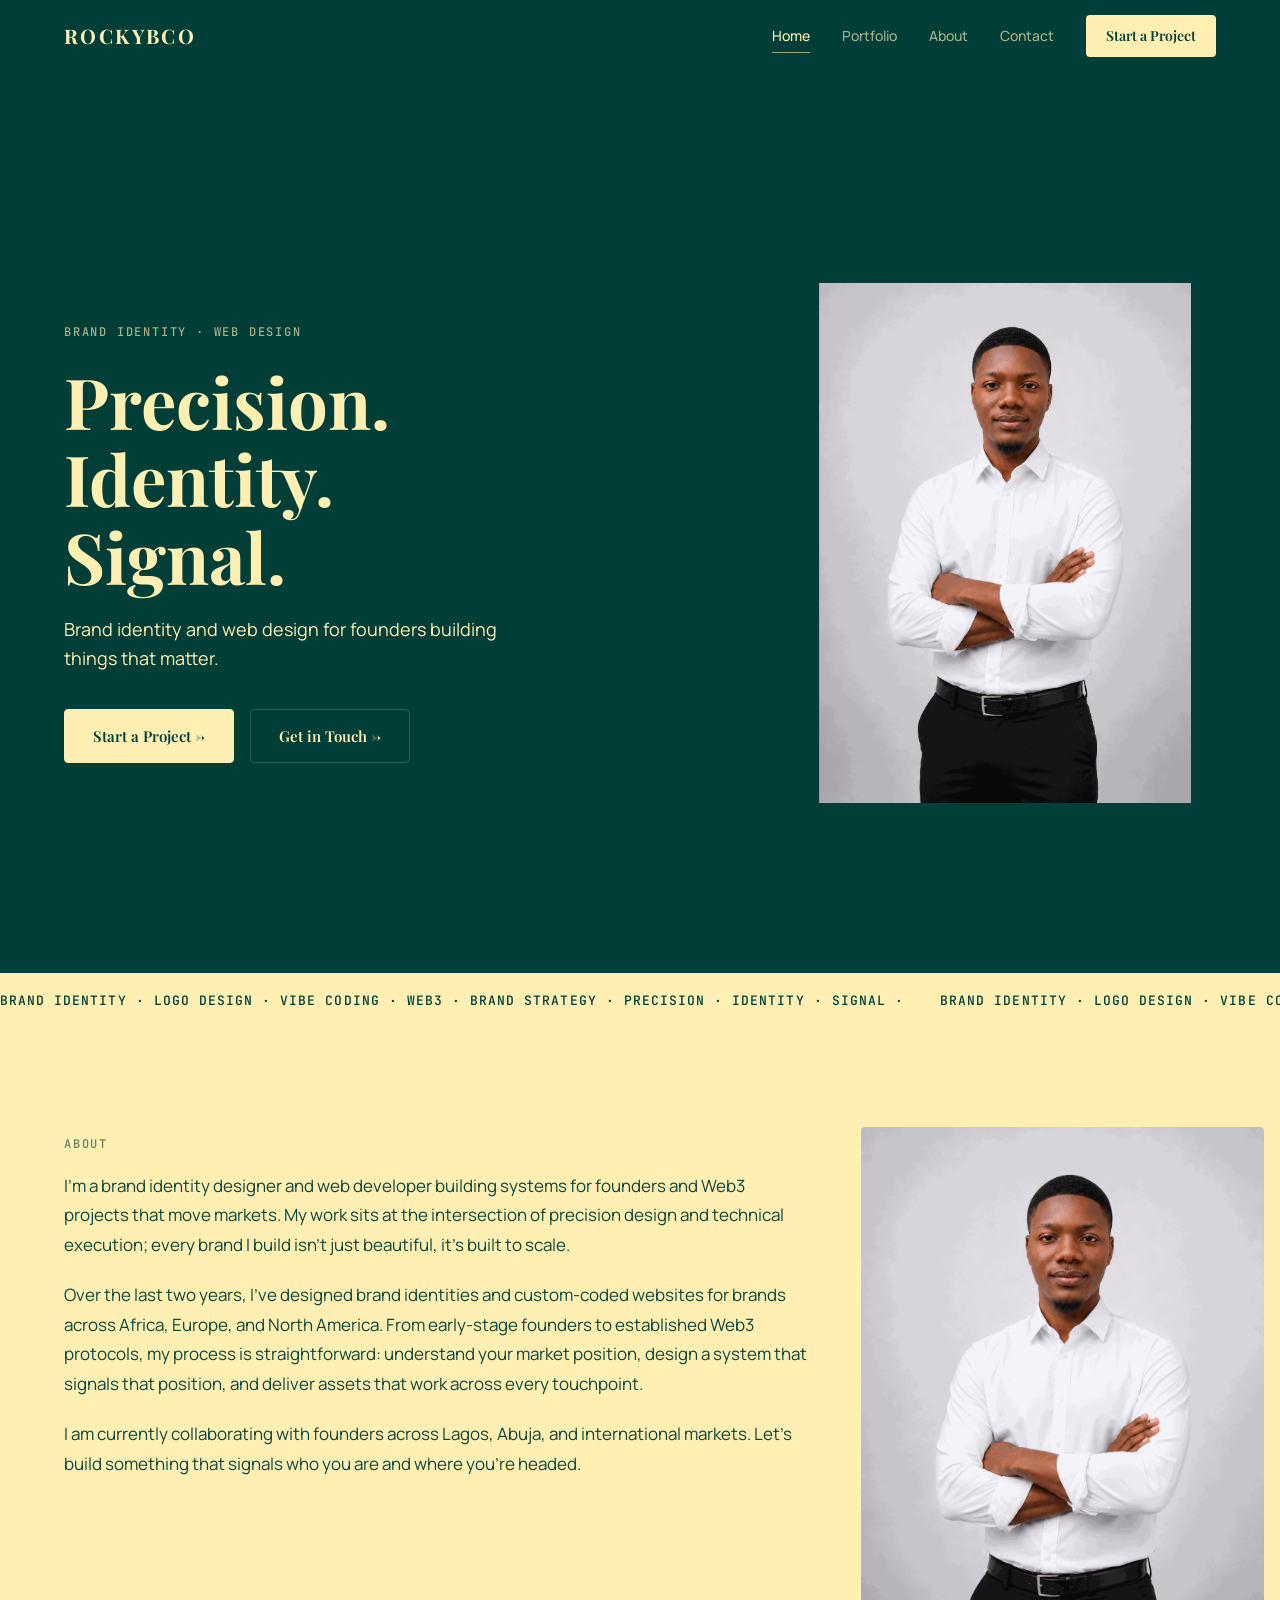
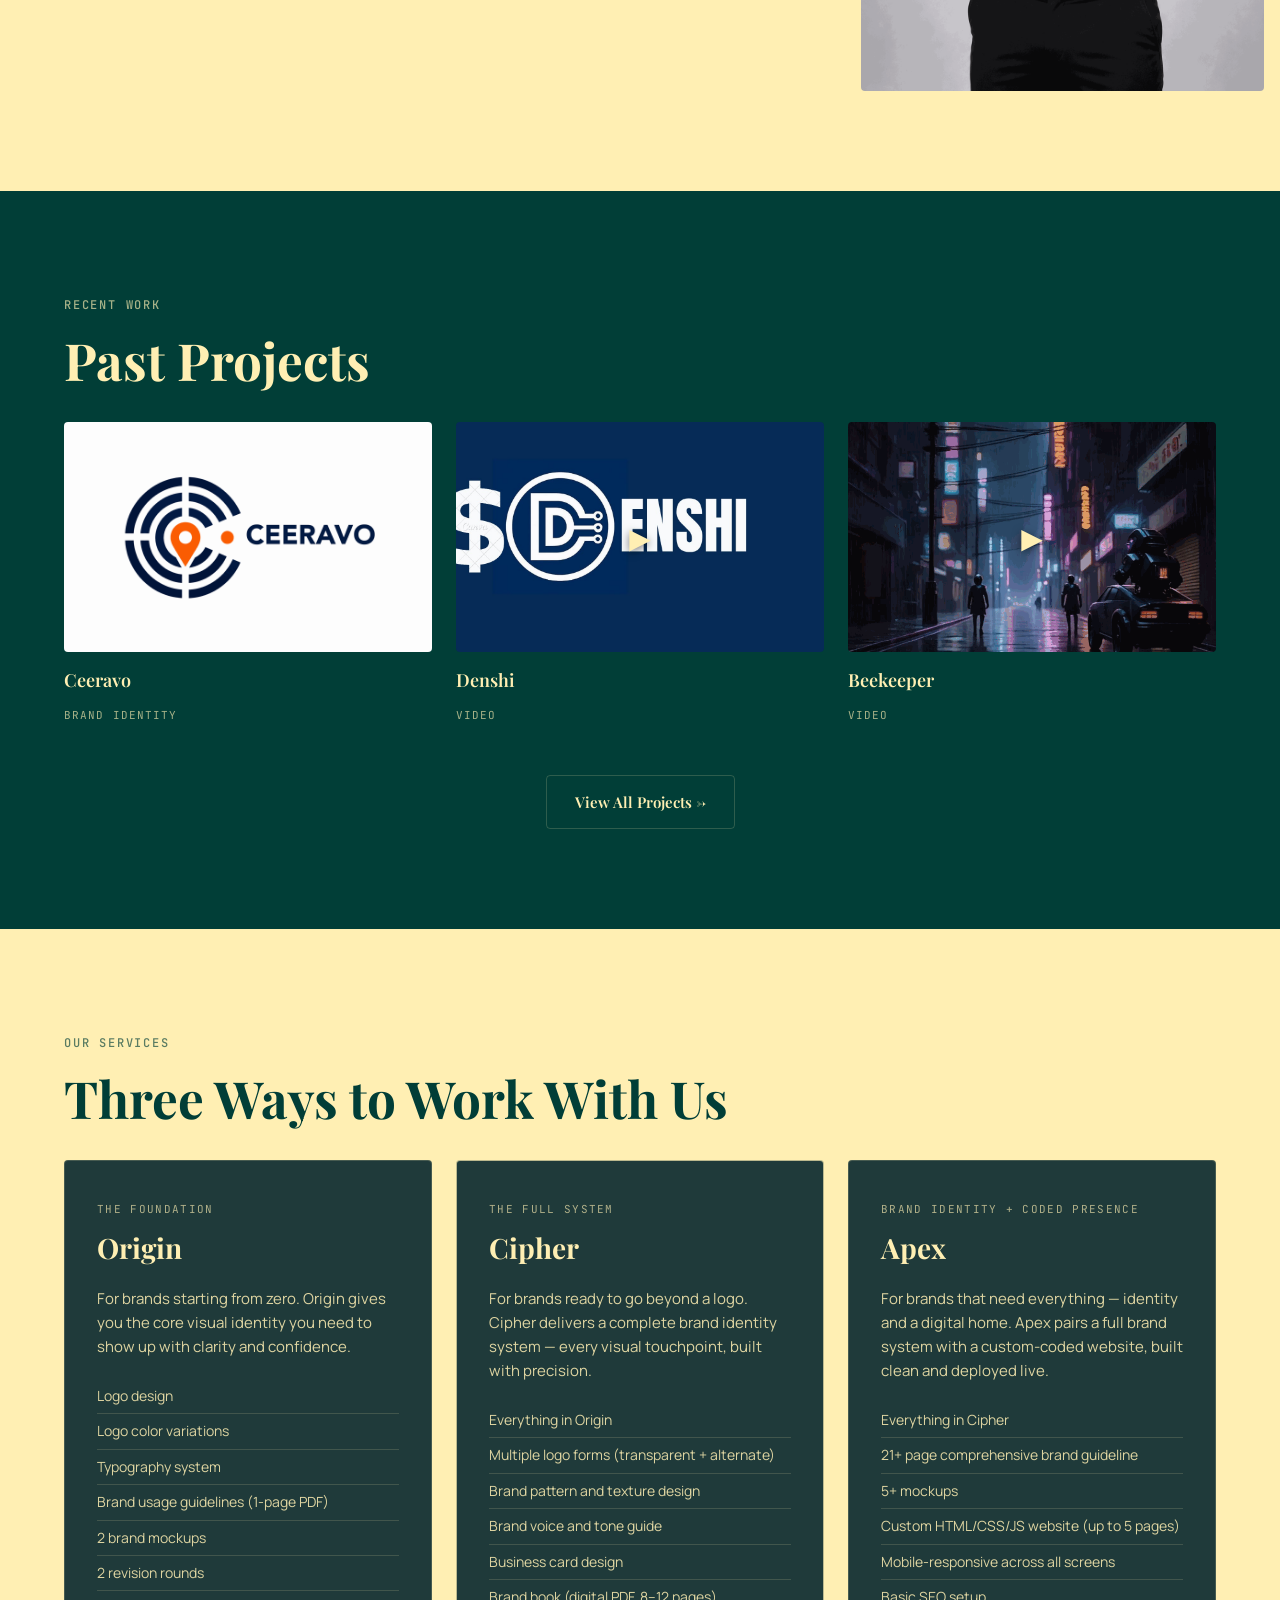
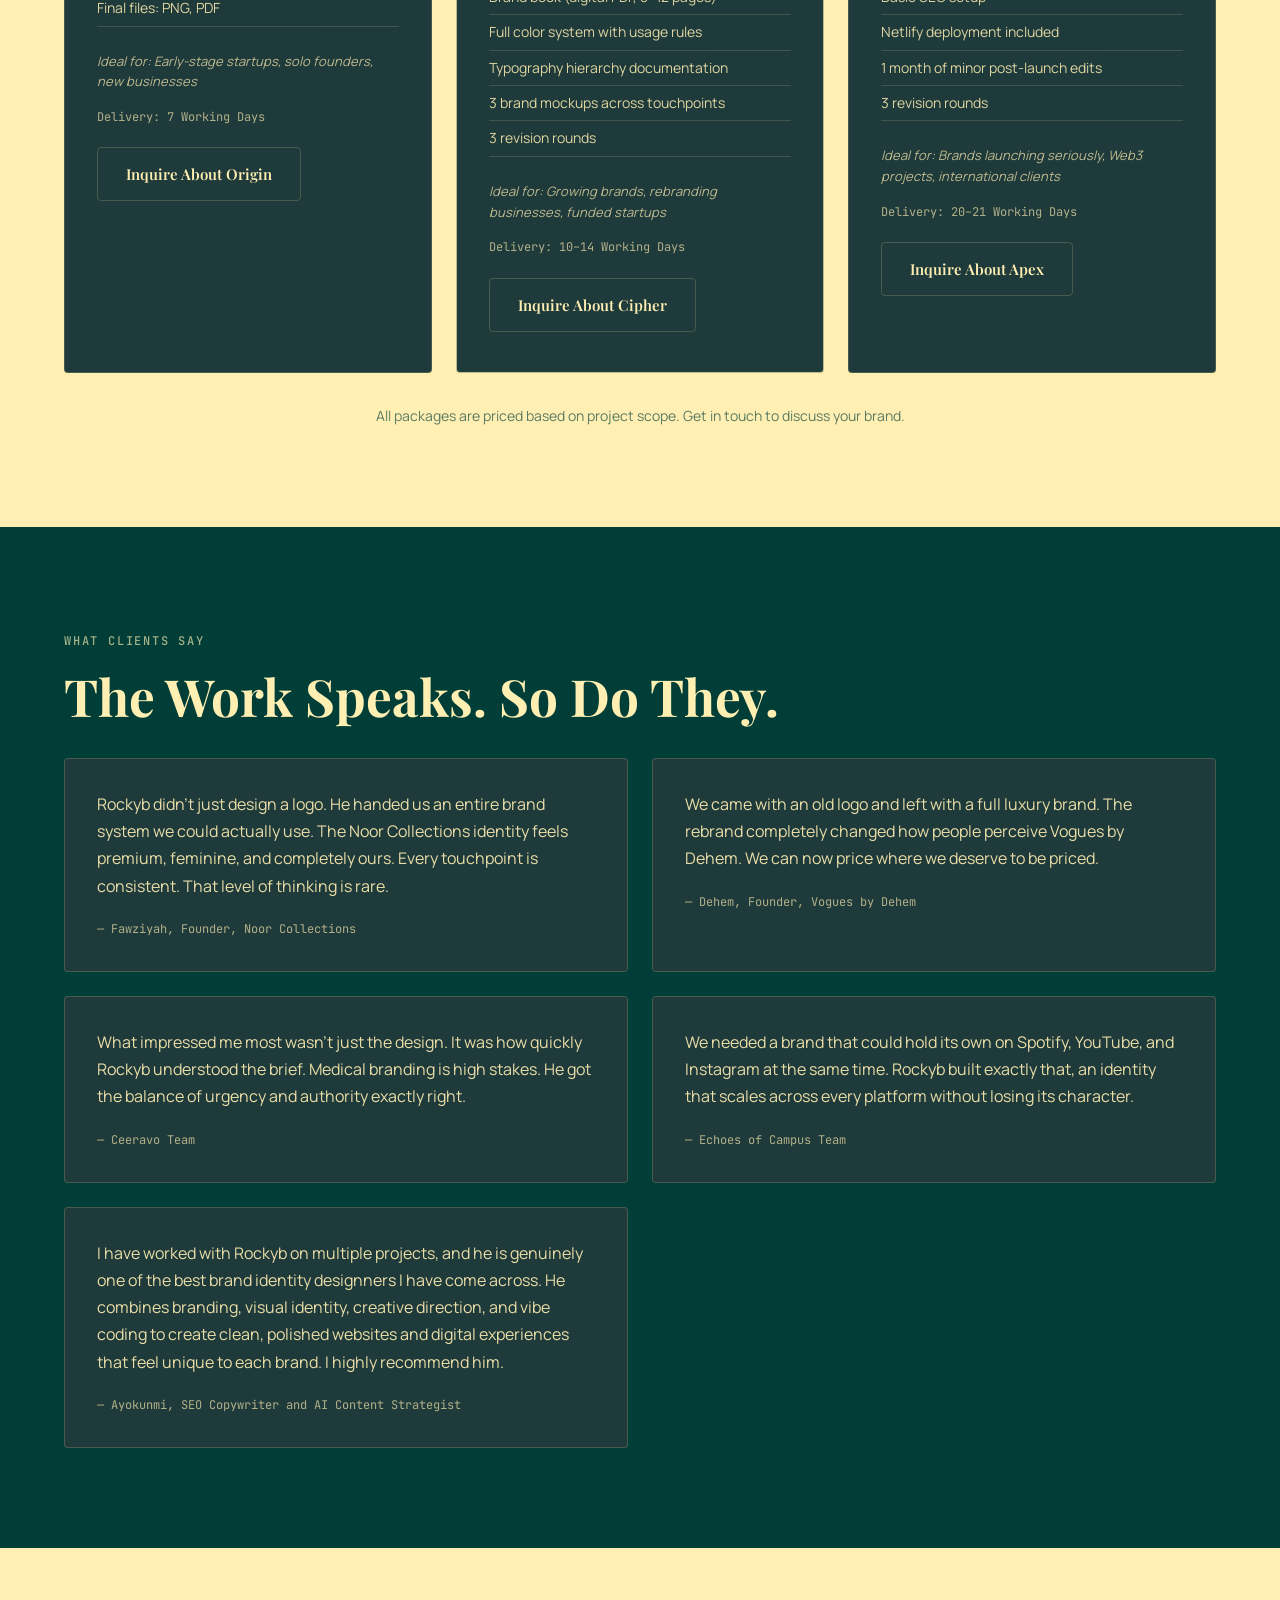
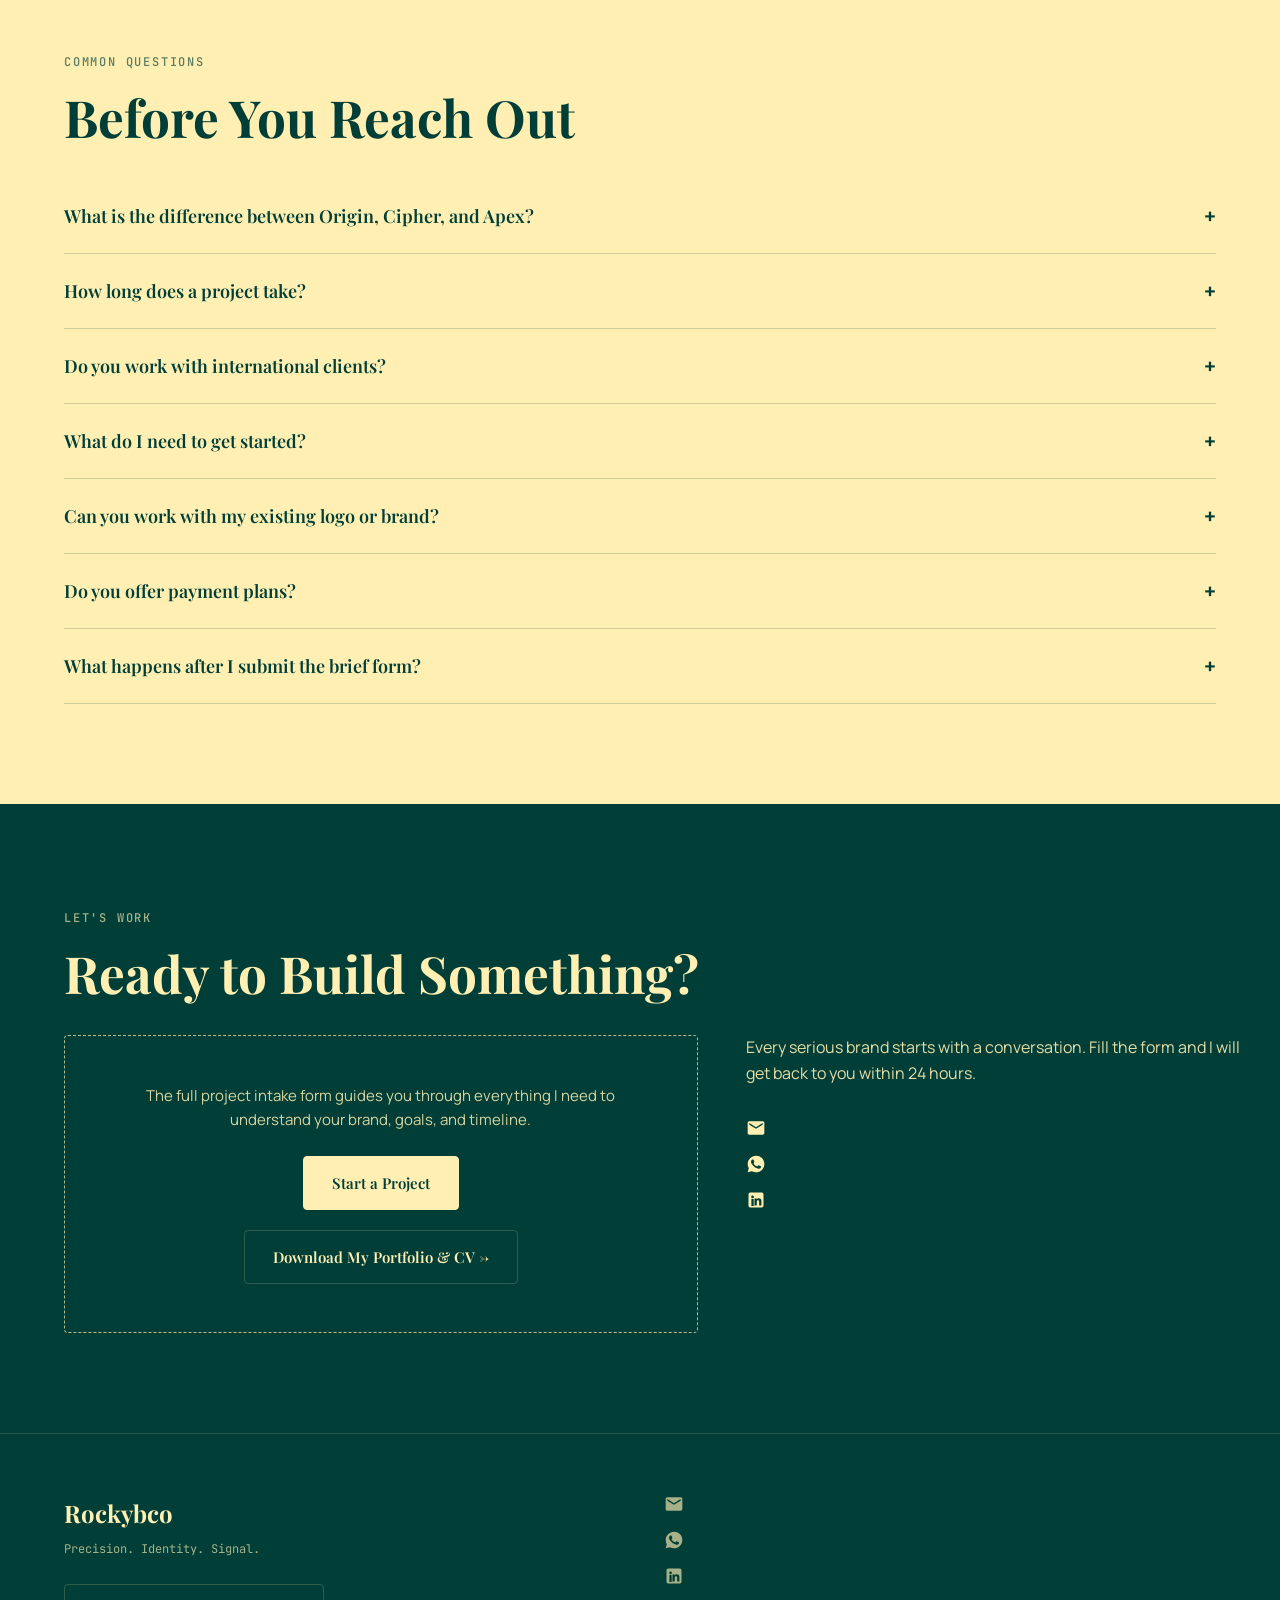
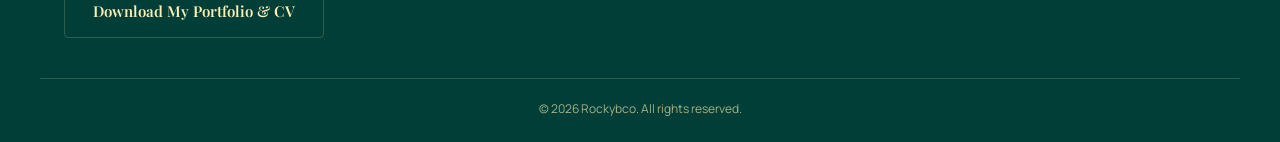
==== index.html @ d32a432c "Fix video indexing for denshi.mp4 + beekeeper.mp4 - sitemap.xml: add video sitemap namespace + 4 vid" ====
<!DOCTYPE html>
<html lang='en'>

<head>
  <meta charset='UTF-8'>
  <meta name='viewport' content='width=device-width, initial-scale=1.0'>
  <title>Rockybco — Brand Identity & Web Design | Precision. Identity. Signal.</title>
  <meta name="description" content="Rockybco is a brand identity & web design studio in Ilorin, Kwara State, Nigeria, crafting precision-driven identities and custom-coded websites for founders across Africa and beyond. Contact: +2348156876258, +2347047721082, Rockyb.systems@gmail.com." />
  <meta name="author" content="Rockybco — Ibraheem Abdulroqeeb Olayemi" />
  <meta name="robots" content="index, follow" />
  <link rel="canonical" href="https://rockybco.vercel.app/" />
  <!-- Open Graph -->
  <meta property="og:title" content="Rockybco — Brand Identity & Web Design | Precision. Identity. Signal." />
  <meta property="og:description" content="Brand identity and custom-coded websites for founders building things that matter. Based in Ilorin, Nigeria. 10 selected projects across brand, logos, web & Web3." />
  <meta property="og:image" content="https://rockybco.vercel.app/assets/image/rockyb.png" />
  <meta property="og:image:alt" content="Rockybco — Ibraheem Abdulroqeeb Olayemi" />
  <meta property="og:url" content="https://rockybco.vercel.app/" />
  <meta property="og:type" content="website" />
  <meta property="og:site_name" content="Rockybco" />
  <meta property="og:locale" content="en_NG" />
  <!-- Twitter -->
  <meta name="twitter:card" content="summary_large_image" />
  <meta name="twitter:title" content="Rockybco — Brand Identity & Web Design | Precision. Identity. Signal." />
  <meta name="twitter:description" content="Precision-driven brand identity and web design for founders. Ilorin, Nigeria — available worldwide." />
  <meta name="twitter:image" content="https://rockybco.vercel.app/assets/image/rockyb.png" />
  <!-- Business -->
  <meta name="format-detection" content="telephone=yes" />
  <meta name="geo.region" content="NG-KW" />
  <meta name="geo.placename" content="Ilorin, Kwara State, Nigeria" />
    <!-- Google tag (gtag.js) -->
  <script async src="https://www.googletagmanager.com/gtag/js?id=G-21J6ST9GNY"></script>
  <script>
    window.dataLayer = window.dataLayer || [];
    function gtag(){dataLayer.push(arguments);}
    gtag('js', new Date());
    gtag('config', 'G-21J6ST9GNY');
  </script>
  <!-- VideoObject Schema for denshi.mp4 + beekeeper.mp4 -->
  <script type="application/ld+json">
  {
    "@context": "https://schema.org",
    "@graph": [
      {
        "@type": "VideoObject",
        "name": "Denshi — Web3 Design Contest 1st Place | Rockybco",
        "description": "$DENSHI Web3 token on Solana — program-derived addresses, circuit-inspired D monogram. Featured on Rockybco homepage.",
        "thumbnailUrl": "https://rockybco.vercel.app/assets/web3/denshi-poster.jpeg",
        "contentUrl": "https://rockybco.vercel.app/assets/web3/denshi.mp4",
        "embedUrl": "https://rockybco.vercel.app/",
        "uploadDate": "2026-08-30",
        "duration": "PT36S"
      },
      {
        "@type": "VideoObject",
        "name": "Beekeeper — Web3 Design Contest 1st Place | Rockybco",
        "description": "$BEEKEEPER Web3 token — hive metaphor, hexagonal mark, animated case study. Featured on Rockybco homepage.",
        "thumbnailUrl": "https://rockybco.vercel.app/assets/web3/beekeeper-poster.png",
        "contentUrl": "https://rockybco.vercel.app/assets/web3/beekeeper.mp4",
        "embedUrl": "https://rockybco.vercel.app/",
        "uploadDate": "2026-08-30",
        "duration": "PT42S"
      }
    ]
  }
  </script>
  <link rel="preconnect" href="https://fonts.googleapis.com">
  <link rel="preconnect" href="https://fonts.gstatic.com" crossorigin>
  <link href='https://fonts.googleapis.com/css2?family=Playfair+Display:wght@400;600;700&family=Manrope:wght@400;500;600&family=JetBrains+Mono:wght@400;500&display=swap' rel='stylesheet'>
  <link rel='stylesheet' href='css/style.css'>
  <style>
    /* ===== HOME PAGE STYLES ===== */
    .hero {
      background: var(--teal);
      min-height: 100vh;
      display: flex;
      align-items: center;
      padding: 120px 0 80px;
    }

    .hero-inner {
      display: grid;
      grid-template-columns: 55% 45%;
      gap: 48px;
      align-items: center;
    }

    @media (max-width: 900px) {
      .hero-inner {
        grid-template-columns: 1fr;
      }
    }

    .hero-label {
      font-family: var(--font-mono);
      font-size: 12px;
      font-weight: 500;
      text-transform: uppercase;
      letter-spacing: 0.15em;
      color: var(--cream-dim);
      margin-bottom: 20px;
      opacity: 0;
      transform: translateY(16px);
      animation: fadeUp 0.5s ease-out 0s forwards;
    }

    .hero-headline {
      font-family: var(--font-head);
      font-size: clamp(48px, 5.5vw, 80px);
      font-weight: 700;
      line-height: 1.1;
      color: var(--cream);
      margin-bottom: 20px;
      opacity: 0;
      transform: translateY(16px);
      animation: fadeUp 0.6s ease-out 0.15s forwards;
    }

    .hero-sub {
      font-family: var(--font-body);
      font-size: 18px;
      font-weight: 400;
      color: var(--cream);
      opacity: 0.85;
      margin-bottom: 36px;
      max-width: 440px;
      transform: translateY(16px);
      animation: fadeUp 0.5s ease-out 0.3s forwards;
    }

    .hero-btns {
      display: flex;
      gap: 16px;
      flex-wrap: wrap;
      opacity: 0;
      transform: translateY(16px);
      animation: fadeUp 0.5s ease-out 0.45s forwards;
    }

    .hero-photo {
      display: flex;
      justify-content: center;
      align-items: flex-end;
      opacity: 0;
      transform: translateX(30px);
      animation: fadeRight 0.7s ease-out 0.3s forwards;
    }

    .hero-photo img {
      max-height: 520px;
      width: auto;
      object-fit: contain;
    }

    @keyframes fadeUp {
      to {
        opacity: 1;
        transform: translateY(0);
      }
    }

    @keyframes fadeRight {
      to {
        opacity: 1;
        transform: translateX(0);
      }
    }

    /* Marquee */
    .marquee-strip {
      background: var(--cream);
      overflow: hidden;
      padding: 14px 0;
      white-space: nowrap;
    }

    .marquee-track {
      display: inline-block;
      animation: marqueeScroll 20s linear infinite;
      font-family: var(--font-mono);
      font-size: 13px;
      font-weight: 500;
      color: var(--teal);
      letter-spacing: 0.08em;
      text-transform: uppercase;
    }

    @keyframes marqueeScroll {
      0% {
        transform: translateX(0);
      }

      100% {
        transform: translateX(-50%);
      }
    }

    /* Bio (Pale Cream Background) */
    .bio-section {
      background: var(--cream);
      color: var(--teal);
      padding: 100px 0;
    }

    .bio-inner {
      display: grid;
      grid-template-columns: 65% 35%;
      gap: 48px;
      align-items: start;
    }

    @media (max-width: 900px) {
      .bio-inner {
        grid-template-columns: 1fr;
      }
    }

    .bio-text {
      font-family: var(--font-body);
      font-size: 17px;
      line-height: 1.75;
      color: var(--teal);
      opacity: 0.95;
    }

    .bio-text p {
      margin-bottom: 20px;
    }

    .bio-photo img {
      width: 100%;
      border-radius: var(--radius);
      object-fit: cover;
    }

    /* Featured Work (Dark Teal) */
    .featured {
      background: var(--teal);
      padding: 100px 0;
    }

    .project-grid {
      display: grid;
      grid-template-columns: repeat(3, 1fr);
      gap: 24px;
    }

    @media (max-width: 1024px) {
      .project-grid {
        grid-template-columns: repeat(2, 1fr);
      }
    }

    @media (max-width: 600px) {
      .project-grid {
        grid-template-columns: 1fr;
      }
    }

    .project-card {
      cursor: pointer;
      transition: transform var(--transition);
    }

    .project-card:hover {
      transform: translateY(-4px);
    }

    .project-card .thumb {
      width: 100%;
      aspect-ratio: 16/10;
      background: var(--teal-light);
      border-radius: var(--radius);
      overflow: hidden;
      margin-bottom: 14px;
    }

    .project-card .thumb img,
    .project-card .thumb video {
      width: 100%;
      height: 100%;
      object-fit: cover;
    }

    .project-card .thumb.video-thumb {
      position: relative;
    }

    .project-card h3 {
      font-family: var(--font-head);
      font-size: 18px;
      font-weight: 600;
      margin-bottom: 6px;
      color: var(--cream);
    }

    .project-card .tag {
      font-family: var(--font-mono);
      font-size: 11px;
      color: var(--cream-dim);
      text-transform: uppercase;
      letter-spacing: 0.1em;
    }

    .featured-cta {
      text-align: center;
      margin-top: 48px;
    }

    /* Services (Pale Cream) */
    .services {
      background: var(--cream);
      color: var(--teal);
      padding: 100px 0;
    }

    .service-grid {
      display: grid;
      grid-template-columns: repeat(3, 1fr);
      gap: 24px;
    }

    @media (max-width: 900px) {
      .service-grid {
        grid-template-columns: 1fr;
      }
    }

    .service-card {
      background: var(--teal-light);
      color: var(--cream);
      border: 1px solid var(--border);
      border-radius: var(--radius);
      padding: 40px 32px;
    }

    .service-card.highlight {
      border-color: var(--border-active);
    }

    .service-card .tier {
      font-family: var(--font-mono);
      font-size: 11px;
      text-transform: uppercase;
      letter-spacing: 0.12em;
      color: var(--cream-dim);
      margin-bottom: 8px;
    }

    .service-card h3 {
      font-family: var(--font-head);
      font-size: 28px;
      font-weight: 700;
      margin-bottom: 16px;
    }

    .service-card .intro {
      font-family: var(--font-body);
      font-size: 15px;
      opacity: 0.85;
      margin-bottom: 20px;
    }

    .service-card ul {
      margin-bottom: 24px;
    }

    .service-card ul li {
      font-family: var(--font-body);
      font-size: 14px;
      padding: 6px 0;
      border-bottom: 1px solid var(--border);
      opacity: 0.85;
    }

    .service-card .ideal {
      font-family: var(--font-body);
      font-size: 13px;
      font-style: italic;
      opacity: 0.7;
      margin: 16px 0;
    }

    .service-card .timeline {
      font-family: var(--font-mono);
      font-size: 12px;
      color: var(--cream-dim);
      margin-bottom: 20px;
    }

    .service-note {
      text-align: center;
      font-family: var(--font-body);
      font-size: 14px;
      color: var(--teal-dim);
      margin-top: 32px;
    }

    /* Testimonials (Dark Teal) */
    .testimonials {
      background: var(--teal);
      padding: 100px 0;
    }

    .testimonial-grid {
      display: grid;
      grid-template-columns: repeat(2, 1fr);
      gap: 24px;
    }

    @media (max-width: 768px) {
      .testimonial-grid {
        display: flex;
        overflow-x: auto;
        gap: 16px;
        scroll-snap-type: x mandatory;
        padding-bottom: 12px;
      }

      .testimonial-card {
        min-width: 300px;
        scroll-snap-align: start;
      }
    }

    .testimonial-card {
      background: var(--teal-light);
      border: 1px solid var(--border);
      border-radius: var(--radius);
      padding: 32px;
      color: var(--cream);
    }

    .testimonial-card p {
      font-family: var(--font-body);
      font-size: 16px;
      line-height: 1.7;
      margin-bottom: 20px;
      opacity: 0.9;
    }

    .testimonial-card .attr {
      font-family: var(--font-mono);
      font-size: 12px;
      color: var(--cream-dim);
    }

    /* FAQ (Pale Cream) */
    .faq {
      background: var(--cream);
      color: var(--teal);
      padding: 100px 0;
    }

    .faq-item {
      border-bottom: 1px solid var(--teal-border);
    }

    .faq-question {
      display: flex;
      justify-content: space-between;
      align-items: center;
      width: 100%;
      padding: 24px 0;
      font-family: var(--font-head);
      font-size: 18px;
      font-weight: 600;
      text-align: left;
      color: var(--teal);
    }

    .faq-icon {
      font-family: var(--font-mono);
      font-size: 20px;
      transition: transform 0.3s ease;
    }

    .faq-item.open .faq-icon {
      transform: rotate(45deg);
    }

    .faq-answer {
      max-height: 0;
      overflow: hidden;
      transition: max-height 0.35s ease, padding 0.35s ease;
    }

    .faq-item.open .faq-answer {
      max-height: 400px;
      padding-bottom: 24px;
    }

    .faq-answer p {
      font-family: var(--font-body);
      font-size: 15px;
      line-height: 1.7;
      color: var(--teal-dim);
    }

    /* Contact (Dark Teal) */
    .contact {
      background: var(--teal);
      padding: 100px 0;
    }

    .contact-inner {
      display: grid;
      grid-template-columns: 55% 45%;
      gap: 48px;
      align-items: start;
    }

    @media (max-width: 900px) {
      .contact-inner {
        grid-template-columns: 1fr;
      }
    }

    .contact-form-embed {
      border: 1px dashed var(--border-active);
      border-radius: var(--radius);
      padding: 48px;
      text-align: center;
    }

    .contact-form-embed p {
      font-family: var(--font-body);
      font-size: 15px;
      opacity: 0.85;
      margin-bottom: 24px;
    }

    .contact-info p {
      font-family: var(--font-body);
      font-size: 16px;
      opacity: 0.9;
      margin-bottom: 32px;
    }

    .contact-links {
      display: flex;
      flex-direction: column;
      gap: 16px;
    }

    .contact-links a {
      display: flex;
      align-items: center;
      gap: 12px;
      font-family: var(--font-body);
      font-size: 16px;
      color: var(--cream);
      transition: opacity var(--transition);
    }

    .contact-links a:hover {
      opacity: 0.7;
    }

    /* Modal */
    .modal-overlay {
      position: fixed;
      inset: 0;
      background: rgba(1, 62, 55, 0.88);
      backdrop-filter: blur(8px);
      z-index: 2000;
      display: none;
      align-items: center;
      justify-content: center;
      padding: 40px 24px;
    }

    .modal-overlay.active {
      display: flex;
    }

    .modal-content {
      background: var(--teal);
      border: 1px solid var(--border);
      border-radius: var(--radius);
      max-width: 960px;
      width: 100%;
      max-height: 85vh;
      overflow-y: auto;
      position: relative;
      color: var(--cream);
    }

    .modal-close {
      position: absolute;
      top: 16px;
      right: 16px;
      width: 36px;
      height: 36px;
      display: flex;
      align-items: center;
      justify-content: center;
      background: var(--teal-light);
      border-radius: var(--radius);
      font-family: var(--font-mono);
      font-size: 18px;
      color: var(--cream);
      z-index: 10;
    }

    .modal-body {
      display: grid;
      grid-template-columns: 1fr 1fr;
      gap: 0;
    }

    @media (max-width: 768px) {
      .modal-body {
        grid-template-columns: 1fr;
      }
    }

    .modal-visuals {
      padding: 40px;
      display: flex;
      flex-direction: column;
      gap: 20px;
      background: var(--teal-light);
      border-right: 1px solid var(--border);
    }

    .modal-visuals img {
      border-radius: var(--radius);
      width: 100%;
    }

    .modal-story {
      padding: 40px;
    }

    .modal-story h2 {
      font-family: var(--font-head);
      font-size: 28px;
      font-weight: 700;
      margin-bottom: 8px;
      color: var(--cream);
    }

    .modal-story .label {
      font-family: var(--font-mono);
      font-size: 12px;
      color: var(--cream-dim);
      margin-bottom: 20px;
      display: block;
    }

    .modal-story p {
      font-family: var(--font-body);
      font-size: 15px;
      line-height: 1.7;
      opacity: 0.9;
      margin-bottom: 16px;
      color: var(--cream);
    }

    .modal-story .swatches {
      display: flex;
      gap: 10px;
      margin: 16px 0;
    }

    .swatch {
      width: 32px;
      height: 32px;
      border-radius: 50%;
      border: 1px solid var(--border);
    }

    .modal-story .typo {
      font-family: var(--font-mono);
      font-size: 12px;
      color: var(--cream-dim);
      margin: 8px 0;
    }
  </style>
</head>

<body><!-- HEADER -->
  <header class='site-header'>
    <div class='container nav-inner'><a href='index.html' class='logo-link'><span class='logo-fallback'>ROCKYBCO</span></a>
      <nav class='nav-links'><a href='index.html' class='nav-link active'>Home</a><a href='work.html' class='nav-link'>Portfolio</a><a href='about.html' class='nav-link'>About</a><a href='brief.html' class='nav-link'>Contact</a><a href='brief.html' class='nav-cta'>Start a Project</a></nav><button class='hamburger' aria-label='Menu'><span></span><span></span><span></span></button>
    </div>
    <div class='mobile-nav'><a href='index.html'>Home</a><a href='work.html'>Portfolio</a><a href='about.html'>About</a><a href='brief.html'>Contact</a><a href='brief.html' class='nav-cta'>Start a Project</a></div>
  </header><!-- HERO -->
  <section class='hero'>
    <div class='container hero-inner'>
      <div class='hero-text'>
        <div class='hero-label'>Brand Identity &middot; Web Design</div>
        <h1 class='hero-headline'>Precision.<br>Identity.<br>Signal.</h1>
        <p class='hero-sub'>Brand identity and web design for founders building things that matter.</p>
        <div class='hero-btns'><a href='brief.html' class='btn btn-primary'>Start a Project &rarr;</a><a href='brief.html' class='btn btn-ghost'>Get in Touch &rarr;</a></div>
      </div>
      <div class='hero-photo'><img src='assets/image/rockyb.png' alt='Ibraheem Abdulroqeeb Olayemi — Rockyb, Brand Identity Designer' width='400' height='520' loading='eager' fetchpriority='high' decoding='async'></div>
    </div>
  </section><!-- MARQUEE -->
  <div class='marquee-strip'>
    <div class='marquee-track'>Brand Identity &middot; Logo Design &middot; Vibe Coding &middot; Web3 &middot; Brand Strategy &middot; Precision &middot; Identity &middot; Signal &middot;&nbsp;&nbsp;&nbsp;&nbsp;Brand Identity &middot; Logo Design &middot; Vibe Coding &middot; Web3 &middot; Brand Strategy &middot; Precision &middot; Identity &middot; Signal &middot;&nbsp;&nbsp;&nbsp;&nbsp;</div>
  </div><!-- BIO -->
  <section class='bio-section section'>
    <div class='container bio-inner reveal'>
      <div class='bio-text'><span class='section-label on-cream'>About</span>
        <p>I'm a brand identity designer and web developer building systems for founders and Web3 projects that move markets. My work sits at the intersection of precision design and technical execution; every brand I build isn't just beautiful, it's built to scale.</p>
        <p>Over the last two years, I've designed brand identities and custom-coded websites for brands across Africa, Europe, and North America. From early-stage founders to established Web3 protocols, my process is straightforward: understand your market position, design a system that signals that position, and deliver assets that work across every touchpoint.</p>
        <p>I am currently collaborating with founders across Lagos, Abuja, and international markets. Let's build something that signals who you are and where you're headed.</p>
      </div>
      <div class='bio-photo'><img src='assets/image/rockyb.png' alt='Ibraheem Abdulroqeeb Olayemi portrait' width='350' height='450' loading='lazy'></div>
    </div>
  </section><!-- FEATURED PROJECTS -->
  <section class='featured section'>
    <div class='container'><span class='section-label reveal'>Recent Work</span>
      <h2 class='section-headline reveal'>Past Projects</h2>
      <div class='project-grid stagger-children' id='featuredGrid'>
        <div class='project-card' data-modal='ceeravo'>
          <div class='thumb'><img src='assets/projects/ceeravo/ceeravo-thumbnail.png' alt='Ceeravo brand identity' width='400' height='250' loading='lazy'></div>
          <h3>Ceeravo</h3><span class='tag'>Brand Identity</span>
        </div>
        <div class='project-card' data-modal='denshi'>
          <div class='thumb video-thumb'><video src='assets/web3/denshi.mp4' muted playsinline preload='metadata' poster='assets/web3/denshi-poster.jpeg' onerror="this.poster='assets/web3/denshi-poster.jpeg'; this.style.display='block';"></video><span class='play-icon' style='position:absolute;inset:0;display:flex;align-items:center;justify-content:center;font-size:28px;color:var(--cream);text-shadow:0 2px 8px rgba(0,0,0,0.5);pointer-events:none;'>&#9654;</span></div>
          <h3>Denshi</h3><span class='tag'>Video</span>
        </div>
        <div class='project-card' data-modal='beekeeper'>
          <div class='thumb video-thumb'><video src='assets/web3/beekeeper.mp4' muted playsinline preload='metadata' poster='assets/web3/beekeeper-poster.png' onerror="this.poster='assets/web3/beekeeper-poster.png'; this.style.display='block';"></video><span class='play-icon' style='position:absolute;inset:0;display:flex;align-items:center;justify-content:center;font-size:28px;color:var(--cream);text-shadow:0 2px 8px rgba(0,0,0,0.5);pointer-events:none;'>&#9654;</span></div>
          <h3>Beekeeper</h3><span class='tag'>Video</span>
        </div>
      </div>
      <div class='featured-cta reveal'><a href='work.html' class='btn btn-ghost'>View All Projects &rarr;</a></div>
    </div>
  </section><!-- SERVICES -->
  <section class='services section' id='services'>
    <div class='container'><span class='section-label reveal on-cream'>Our Services</span>
      <h2 class='section-headline reveal on-cream'>Three Ways to Work With Us</h2>
      <div class='service-grid stagger-children'>
        <div class='service-card'>
          <div class='tier'>The Foundation</div>
          <h3>Origin</h3>
          <p class='intro'>For brands starting from zero. Origin gives you the core visual identity you need to show up with clarity and confidence.</p>
          <ul>
            <li>Logo design</li>
            <li>Logo color variations</li>
            <li>Typography system</li>
            <li>Brand usage guidelines (1-page PDF)</li>
            <li>2 brand mockups</li>
            <li>2 revision rounds</li>
            <li>Final files: PNG, PDF</li>
          </ul>
          <p class='ideal'>Ideal for: Early-stage startups, solo founders, new businesses</p>
          <p class='timeline'>Delivery: 7 Working Days</p><a href='brief.html' class='btn btn-ghost'>Inquire About Origin</a>
        </div>
        <div class='service-card highlight'>
          <div class='tier'>The Full System</div>
          <h3>Cipher</h3>
          <p class='intro'>For brands ready to go beyond a logo. Cipher delivers a complete brand identity system — every visual touchpoint, built with precision.</p>
          <ul>
            <li>Everything in Origin</li>
            <li>Multiple logo forms (transparent + alternate)</li>
            <li>Brand pattern and texture design</li>
            <li>Brand voice and tone guide</li>
            <li>Business card design</li>
            <li>Brand book (digital PDF, 8–12 pages)</li>
            <li>Full color system with usage rules</li>
            <li>Typography hierarchy documentation</li>
            <li>3 brand mockups across touchpoints</li>
            <li>3 revision rounds</li>
          </ul>
          <p class='ideal'>Ideal for: Growing brands, rebranding businesses, funded startups</p>
          <p class='timeline'>Delivery: 10–14 Working Days</p><a href='brief.html' class='btn btn-ghost'>Inquire About Cipher</a>
        </div>
        <div class='service-card'>
          <div class='tier'>Brand Identity + Coded Presence</div>
          <h3>Apex</h3>
          <p class='intro'>For brands that need everything — identity and a digital home. Apex pairs a full brand system with a custom-coded website, built clean and deployed live.</p>
          <ul>
            <li>Everything in Cipher</li>
            <li>21+ page comprehensive brand guideline</li>
            <li>5+ mockups</li>
            <li>Custom HTML/CSS/JS website (up to 5 pages)</li>
            <li>Mobile-responsive across all screens</li>
            <li>Basic SEO setup</li>
            <li>Netlify deployment included</li>
            <li>1 month of minor post-launch edits</li>
            <li>3 revision rounds</li>
          </ul>
          <p class='ideal'>Ideal for: Brands launching seriously, Web3 projects, international clients</p>
          <p class='timeline'>Delivery: 20–21 Working Days</p><a href='brief.html' class='btn btn-ghost'>Inquire About Apex</a>
        </div>
      </div>
      <p class='service-note'>All packages are priced based on project scope. Get in touch to discuss your brand.</p>
    </div>
  </section><!-- TESTIMONIALS -->
  <section class='testimonials section'>
    <div class='container'><span class='section-label reveal'>What Clients Say</span>
      <h2 class='section-headline reveal'>The Work Speaks. So Do They.</h2>
      <div class='testimonial-grid stagger-children'>
        <div class='testimonial-card'>
          <p>Rockyb didn't just design a logo. He handed us an entire brand system we could actually use. The Noor Collections identity feels premium, feminine, and completely ours. Every touchpoint is consistent. That level of thinking is rare.</p>
          <div class='attr'>— Fawziyah, Founder, Noor Collections</div>
        </div>
        <div class='testimonial-card'>
          <p>We came with an old logo and left with a full luxury brand. The rebrand completely changed how people perceive Vogues by Dehem. We can now price where we deserve to be priced.</p>
          <div class='attr'>— Dehem, Founder, Vogues by Dehem</div>
        </div>
        <div class='testimonial-card'>
          <p>What impressed me most wasn't just the design. It was how quickly Rockyb understood the brief. Medical branding is high stakes. He got the balance of urgency and authority exactly right.</p>
          <div class='attr'>— Ceeravo Team</div>
        </div>
        <div class='testimonial-card'>
          <p>We needed a brand that could hold its own on Spotify, YouTube, and Instagram at the same time. Rockyb built exactly that, an identity that scales across every platform without losing its character.</p>
          <div class='attr'>— Echoes of Campus Team</div>
        </div>
        <div class='testimonial-card'>
          <p>I have worked with Rockyb on multiple projects, and he is genuinely one of the best brand identity designners I have come across. He combines branding, visual identity, creative direction, and vibe coding to create clean, polished websites and digital experiences that feel unique to each brand. I highly recommend him. </p>
          <div class='attr'>— Ayokunmi, SEO Copywriter and AI Content Strategist</div>
        </div>
      </div>
    </div>
  </section><!-- FAQ -->
  <section class='faq section'>
    <div class='container'><span class='section-label reveal on-cream'>Common Questions</span>
      <h2 class='section-headline reveal on-cream'>Before You Reach Out</h2>
      <div class='faq-list reveal'>
        <div class='faq-item'><button class='faq-question' aria-expanded='false'>What is the difference between Origin, Cipher, and Apex?<span class='faq-icon'>+</span></button>
          <div class='faq-answer'>
            <p>Origin is for founders who need immediate brand credibility fast. Cipher is the complete brand identity system for businesses that want every visual touchpoint covered properly. Apex adds a custom-coded website on top of everything in Cipher — for teams that want to launch with the full package.</p>
          </div>
        </div>
        <div class='faq-item'><button class='faq-question' aria-expanded='false'>How long does a project take?<span class='faq-icon'>+</span></button>
          <div class='faq-answer'>
            <p>Origin runs 5 to 7 working days. Cipher takes 10 to 14 working days. Apex, because it includes a full website build, runs 3 to 4 weeks depending on how ready your content is. Timelines are confirmed at the start of every project.</p>
          </div>
        </div>
        <div class='faq-item'><button class='faq-question' aria-expanded='false'>Do you work with international clients?<span class='faq-icon'>+</span></button>
          <div class='faq-answer'>
            <p>Yes. I work with founders across Africa, Europe, and North America. Everything happens remotely with no drop in quality or process.</p>
          </div>
        </div>
        <div class='faq-item'><button class='faq-question' aria-expanded='false'>What do I need to get started?<span class='faq-icon'>+</span></button>
          <div class='faq-answer'>
            <p>Not much. After you submit the intake form, I send over a comprehensive brand brief that pulls out everything I need from you. The clearer your answers, the faster and sharper the output.</p>
          </div>
        </div>
        <div class='faq-item'><button class='faq-question' aria-expanded='false'>Can you work with my existing logo or brand?<span class='faq-icon'>+</span></button>
          <div class='faq-answer'>
            <p>Depending on the scope, yes. If what you have is worth building on, I will build on it. If it is holding you back, I will tell you that directly.</p>
          </div>
        </div>
        <div class='faq-item'><button class='faq-question' aria-expanded='false'>Do you offer payment plans?<span class='faq-icon'>+</span></button>
          <div class='faq-answer'>
            <p>Payment structure is discussed during the initial conversation. Reach out and we will work out something that fits your project scope.</p>
          </div>
        </div>
        <div class='faq-item'><button class='faq-question' aria-expanded='false'>What happens after I submit the brief form?<span class='faq-icon'>+</span></button>
          <div class='faq-answer'>
            <p>You get a response within 24 hours via WhatsApp or email. From there, we confirm scope, timeline, and investment. Then the work begins.</p>
          </div>
        </div>
      </div>
    </div>
  </section><!-- CONTACT / LET'S WORK -->
  <section class='contact section' id='contact'>
    <div class='container'><span class='section-label reveal'>Let's Work</span>
      <h2 class='section-headline reveal'>Ready to Build Something?</h2>
      <div class='contact-inner reveal'>
        <div class='contact-form-embed'>
          <p>The full project intake form guides you through everything I need to understand your brand, goals, and timeline.</p><a href='brief.html' class='btn btn-primary'>Start a Project</a>
          <div style='margin-top:20px;'><a href='assets/pdf/rockybco-portfolio-cv.pdf' class='btn btn-ghost' download target='_blank' rel='noopener'>Download My Portfolio &amp; CV &rarr;</a></div>
        </div>
        <div class='contact-info'>
          <p>Every serious brand starts with a conversation. Fill the form and I will get back to you within 24 hours.</p>
          <div class='contact-links'><a href='mailto:Rockyb.systems@gmail.com' aria-label='Email Rockybco'><span class='icon icon-email'><svg viewBox="0 0 24 24" width="20" height="20" fill="currentColor"> <path d="M20 4H4c-1.1 0-2 .9-2 2v12c0 1.1.9 2 2 2h16c1.1 0 2-.9 2-2V6c0-1.1-.9-2-2-2zm0 4l-8 5-8-5V6l8 5 8-5v2z" />
                          </svg></span></a><a href='https://wa.me/2348156876258' target='_blank' rel='noopener' aria-label='WhatsApp Rockybco'><span class='icon icon-whatsapp'><svg viewBox="0 0 24 24" width="20" height="20" fill="currentColor">
                  <path d="M12.012 2c-5.506 0-9.989 4.478-9.99 9.984 0 1.764.459 3.487 1.333 5.004L2 22l5.133-1.347a9.923 9.923 0 004.877 1.28h.005c5.507 0 9.99-4.478 9.99-9.985 0-2.667-1.039-5.176-2.926-7.062A9.926 9.926 0 0012.012 2zm5.827 14.167c-.247.695-1.226 1.272-1.996 1.439-.53.114-1.222.204-3.553-.761-2.981-1.234-4.901-4.264-5.05-4.462-.147-.198-1.206-1.607-1.206-3.065 0-1.459.761-2.176 1.03-2.47.27-.295.589-.368.785-.368.196 0 .393.002.564.01.182.008.428-.069.67.511.247.592.836 2.04.91 2.188.074.148.123.321.025.518-.098.197-.148.321-.295.494-.148.173-.31.387-.442.52-.148.148-.302.309-.13.605.173.296.767 1.267 1.65 2.054 1.135 1.011 2.091 1.325 2.387 1.472.296.148.468.124.64-.074.173-.198.739-.863.935-1.16.197-.296.394-.247.665-.148.271.099 1.722.813 2.017.961.295.148.492.222.565.345.074.123.074.717-.173 1.412z" />
                </svg></span></a><a href='https://linkedin.com/in/iamrockyb' target='_blank' rel='noopener' aria-label='LinkedIn Rockybco'><span class='icon icon-linkedin'><svg viewBox="0 0 24 24" width="20" height="20" fill="currentColor">
                  <path d="M19 3a2 2 0 0 1 2 2v14a2 2 0 0 1-2 2H5a2 2 0 0 1-2-2V5a2 2 0 0 1 2-2h14m-.5 15.5v-5.3a3.26 3.26 0 0 0-3.26-3.26c-.85 0-1.84.52-2.28 1.3v-1.11h-2.79v8.37h2.79v-4.93c0-.77.62-1.4 1.39-1.4a1.4 1.4 0 0 1 1.4 1.4v4.93h2.75M6.46 10.9v8.37H9.25V10.9H6.46M7.86 6.64a1.62 1.62 0 1 0 0 3.24 1.62 1.62 0 0 0 0-3.24z" />
                </svg></span></a></div>
        </div>
      </div>
    </div>
  </section><!-- FOOTER -->
  <footer class='site-footer'>
    <div class='container footer-inner'>
      <div>
        <div class='footer-brand'>Rockybco</div>
        <div class='footer-tagline'>Precision. Identity. Signal.</div><a href='assets/pdf/rockybco-portfolio-cv.pdf' class='btn btn-ghost' download target='_blank' rel='noopener'>Download My Portfolio &amp; CV</a>
      </div>
      <div class='footer-contact'><a href='mailto:Rockyb.systems@gmail.com' aria-label='Email'><span class='icon icon-email'><svg viewBox="0 0 24 24" width="20" height="20" fill="currentColor">
              <path d="M20 4H4c-1.1 0-2 .9-2 2v12c0 1.1.9 2 2 2h16c1.1 0 2-.9 2-2V6c0-1.1-.9-2-2-2zm0 4l-8 5-8-5V6l8 5 8-5v2z" />
            </svg></span></a><a href='https://wa.me/2348156876258' target='_blank' rel='noopener' aria-label="WhatsApp"><span class='icon icon-whatsapp'><svg viewBox="0 0 24 24" width="20" height="20" fill="currentColor">
              <path d="M12.012 2c-5.506 0-9.989 4.478-9.99 9.984 0 1.764.459 3.487 1.333 5.004L2 22l5.133-1.347a9.923 9.923 0 004.877 1.28h.005c5.507 0 9.99-4.478 9.99-9.985 0-2.667-1.039-5.176-2.926-7.062A9.926 9.926 0 0012.012 2zm5.827 14.167c-.247.695-1.226 1.272-1.996 1.439-.53.114-1.222.204-3.553-.761-2.981-1.234-4.901-4.264-5.05-4.462-.147-.198-1.206-1.607-1.206-3.065 0-1.459.761-2.176 1.03-2.47.27-.295.589-.368.785-.368.196 0 .393.002.564.01.182.008.428-.069.67.511.247.592.836 2.04.91 2.188.074.148.123.321.025.518-.098.197-.148.321-.295.494-.148.173-.31.387-.442.52-.148.148-.302.309-.13.605.173.296.767 1.267 1.65 2.054 1.135 1.011 2.091 1.325 2.387 1.472.296.148.468.124.64-.074.173-.198.739-.863.935-1.16.197-.296.394-.247.665-.148.271.099 1.722.813 2.017.961.295.148.492.222.565.345.074.123.074.717-.173 1.412z" />
            </svg></span></a><a href='https://linkedin.com/in/iamrockyb' target='_blank' rel='noopener' aria-label="LinkedIn"><span class='icon icon-linkedin'><svg viewBox="0 0 24 24" width="20" height="20" fill="currentColor">
              <path d="M19 3a2 2 0 0 1 2 2v14a2 2 0 0 1-2 2H5a2 2 0 0 1-2-2V5a2 2 0 0 1 2-2h14m-.5 15.5v-5.3a3.26 3.26 0 0 0-3.26-3.26c-.85 0-1.84.52-2.28 1.3v-1.11h-2.79v8.37h2.79v-4.93c0-.77.62-1.4 1.39-1.4a1.4 1.4 0 0 1 1.4 1.4v4.93h2.75M6.46 10.9v8.37H9.25V10.9H6.46M7.86 6.64a1.62 1.62 0 1 0 0 3.24 1.62 1.62 0 0 0 0-3.24z" />
            </svg></span></a></div>
    </div>
    <div class='container footer-bottom'>&copy; 2026 Rockybco. All rights reserved.</div>
  </footer><!-- PROJECT MODAL -->
  <div class='modal-overlay' id='projectModal'>
    <div class='modal-content'><button class='modal-close' aria-label='Close modal'>&times;</button>
      <div class='modal-body' id='modalBody'></div>
    </div>
  </div>
  <script src='js/nav.js' defer></script>
  <script>
    /* FAQ Accordion */
    document.querySelectorAll('.faq-question').forEach(btn => {
      btn.addEventListener('click', () => {
        const item = btn.parentElement;
        const isOpen = item.classList.contains('open');
        document.querySelectorAll('.faq-item').forEach(i => {
          i.classList.remove('open');
          i.querySelector('.faq-question').setAttribute('aria-expanded', 'false');
        });
        if (!isOpen) {
          item.classList.add('open');
          btn.setAttribute('aria-expanded', 'true');
        }
      });
    }); /* Project Modal Data */
    const modalData = {
      ceeravo: {
        name: 'Ceeravo',
        label: 'Smart Medical Routing Platform',
        swatches: ['#041940', '#FA5C08'],
        typo: 'Avenir Bold + Inter',
        story: 'Ceeravo is a smart routing and matching platform startup built to synchronize Nigeria hospital network. It tracks facility capacity, specialist availability, and live operational status across clinics and hospitals. The brand needed to be impossible to forget and easy to navigate when a user is in full panic. Too subtle and it disappears under pressure. Too complex and it slows down a paramedic trying to find a route in ten seconds. I replaced passive medical symbols with an expanding C, a radar grid, and a location pin to create a sharp, memorable visual beacon that signals real-time routing. Deep Navy carries trust. Vibrant Orange is reserved strictly for emergency CTAs and live pins, giving panicked eyes an instant visual target. Avenir Bold and Inter strip out all non-essential clutter so users can scan critical data like bed counts and queue times and act immediately.',
        images: ['assets/projects/ceeravo/ceeravo-mockup-1.png', 'assets/projects/ceeravo/ceeravo-mockup-2.png'],
        pdf: 'assets/pdf/ceeravo-brand-identity.pdf'
      },
      echoes: {
        name: 'Echoes of Campus',
        label: 'Student Media Platform',
        swatches: ['#0B1E38', '#8A939C', '#4A5568', '#6B7280'],
        typo: 'Futura Bold + Inter',
        story: 'Echoes of Campus is a student media startup built to amplify the voices, opinions, and experiences of Nigerian students. The brand needed to feel authoritative enough to command respect across universities while staying dynamic, youth-driven, and recognizable on Spotify, YouTube, and Instagram. I built the identity around one idea: every voice has a signal, and Echoes of Campus amplifies it.',
        images: ['assets/projects/echoes-of-campus/echoes-of-campus-mockup-1.png', 'assets/projects/echoes-of-campus/echoes-of-campus-mockup-2.png'],
        pdf: 'assets/pdf/echoes-of-campus-brand-identity.pdf'
      },
      denshi: {
        name: 'Denshi',
        label: 'Web3 Design Contest — 1st Place',
        swatches: [],
        typo: '',
        story: '$DENSHI is a Web3 token built on Solana, centered around program-derived addresses and keyless authority. A protocol where control belongs strictly to code. Most submissions relied on static imagery that failed to communicate technical depth or protocol credibility. I delivered a full-motion case study instead. A circuit-inspired D monogram derived from Denshi, Japanese for electronic, built from printed circuit board trace nodes to symbolize pure code execution. The visual system moves from physical locks and matrix terminal code to dynamic 3D kinetic tunnels, speed lines, and live market overlays in deep space navy and electric white. Delivering a high-production video asset out-framed every competitor and secured a first-place win.',
        images: []
      },
      beekeeper: {
        name: 'Beekeeper',
        label: 'Web3 Design Contest — 1st Place',
        swatches: [],
        typo: '',
        story: 'In Web3, static visuals get scrolled past. While every other contestant filled the submissions channel with flat images, I saw a gap. Combining brand identity, AI generation, video editing, and narrative architecture, I built an animated brand case study that did not just show a logo mark. It defined the entire ecosystem of $BEEKEEPER. A Web3 token built on decentralized liquidity and community volume, using the hive as a metaphor for collective financial strength. I engineered a precise hexagonal mark signaling security and structural integrity, paired with high-contrast Electric Amber. Turning a static design brief into a full motion case study secured an undisputed first-place win.',
        images: []
      }
    };
    const modal = document.getElementById('projectModal');
    const modalBody = document.getElementById('modalBody');
    document.querySelectorAll('.project-card[data-modal]').forEach(card => {
      card.addEventListener('click', () => {
        const key = card.dataset.modal;
        const data = modalData[key];
        if (!data) return;
        let visuals = '';
        if (data.images && data.images.length) {
          visuals = data.images.map(src => `<img src='${src}' alt='${data.name} mockup' width='800' height='500' loading='lazy' decoding='async'>`).join('');
        } else {
          visuals = `<div class='img-placeholder'>${data.name}</div>`;
        }
        let swatches = '';
        if (data.swatches && data.swatches.length) {
          swatches = `<div class='swatches'>${data.swatches.map(c => `<div class='swatch' style='background:${c}' title='${c}'></div>`).join('')}</div>`;
        }
        let typo = data.typo ? `<div class='typo'>Typography: ${data.typo}</div>` : '';
        let liveBtn = data.liveUrl ? `<a href='${data.liveUrl}' class='btn btn-primary' target='_blank' rel='noopener' style='margin-top:12px; display:inline-block;'>View Live Website &rarr;</a>` : '';
        let pdfBtn = data.pdf ? `<a href='${data.pdf}' class='btn btn-ghost' target='_blank' rel='noopener' style='margin-top:12px; display:inline-block; margin-left:8px;'>View Full Identity &rarr;</a>` : '';
        modalBody.innerHTML = `<div class='modal-visuals'>${visuals}</div><div class='modal-story'><h2>${data.name}</h2><span class='label'>${data.label}</span>${swatches}${typo}<p>${data.story}</p>${liveBtn}${pdfBtn}<br><a href='work.html' class='btn btn-ghost' style='margin-top:12px'>Back to Portfolio</a></div>`;
        modal.classList.add('active');
        document.body.style.overflow = 'hidden';
      });
    });
    document.querySelector('.modal-close').addEventListener('click', closeModal);
    modal.addEventListener('click', e => {
      if (e.target === modal) closeModal();
    });
    document.addEventListener('keydown', e => {
      if (e.key === 'Escape') closeModal();
    });

    function closeModal() {
      modal.classList.remove('active');
      document.body.style.overflow = '';
    }
  </script>
</body>

</html>
---- css/style.css ----
/* ============================================ */
/* ROCKYBCO — GLOBAL STYLES                      */
/* ============================================ */
:root {
  --teal:          #013E37;
  --teal-light:    #1F3A3A;   /* Dark Slate — accent */
  --charcoal:      #2A2A2A;   /* Warm Charcoal — accent */
  --cream:         #FFEFB3;   /* Pale Cream — primary light */
  --cream-dim:     rgba(255, 239, 179, 0.65);
  --cream-faint:   rgba(255, 239, 179, 0.12);
  --border:        rgba(255, 239, 179, 0.18);
  --border-active: rgba(255, 239, 179, 0.70);
  /* On-cream colours (teal text/accents used on pale cream bg) */
  --teal-dim:      rgba(1, 62, 55, 0.65);
  --teal-faint:    rgba(1, 62, 55, 0.10);
  --teal-border:   rgba(1, 62, 55, 0.20);
  --teal-border-active: rgba(1, 62, 55, 0.60);
  --error:         #c0392b;
  --radius:        4px;
  --transition:    0.22s ease;
  --font-head:     'Playfair Display', Georgia, serif;
  --font-body:     'Manrope', system-ui, sans-serif;
  --font-mono:     'JetBrains Mono', 'SF Mono', monospace;
}

/* Reset & Base */
*, *::before, *::after { margin: 0; padding: 0; box-sizing: border-box; }
html { scroll-behavior: smooth; }
body {
  font-family: var(--font-body);
  background: var(--teal);
  color: var(--cream);
  line-height: 1.6;
  -webkit-font-smoothing: antialiased;
  -moz-osx-font-smoothing: grayscale;
}
img { max-width: 100%; height: auto; display: block; }
a { color: inherit; text-decoration: none; }
ul, ol { list-style: none; }
button { font-family: inherit; cursor: pointer; border: none; background: none; color: inherit; }

/* Typography Helpers */
.font-head { font-family: var(--font-head); }
.font-body { font-family: var(--font-body); }
.font-mono { font-family: var(--font-mono); }

/* Section Base */
.section { width: 100%; padding: 80px 0; }
@media (max-width: 768px) { .section { padding: 60px 0; } }
.container {
  width: 100%;
  max-width: 1200px;
  margin: 0 auto;
  padding: 0 24px;
}

/* Labels on TEAL background */
.section-label {
  font-family: var(--font-mono);
  font-size: 12px;
  font-weight: 500;
  text-transform: uppercase;
  letter-spacing: 0.15em;
  color: var(--cream-dim);
  margin-bottom: 16px;
  display: inline-block;
}

/* Labels on CREAM background */
.section-label.on-cream {
  color: var(--teal-dim);
}

/* Headlines on TEAL */
.section-headline {
  font-family: var(--font-head);
  font-size: clamp(32px, 4vw, 56px);
  font-weight: 700;
  line-height: 1.15;
  color: var(--cream);
  margin-bottom: 32px;
}

/* Headlines on CREAM */
.section-headline.on-cream {
  color: var(--teal);
}

/* ============================================ */
/* BUTTONS                                       */
/* ============================================ */

/* Primary button — cream bg / teal text (use on teal sections) */
.btn {
  display: inline-flex;
  align-items: center;
  gap: 8px;
  font-family: var(--font-head);
  font-size: 15px;
  font-weight: 600;
  padding: 14px 28px;
  border-radius: var(--radius);
  transition: all var(--transition);
  cursor: pointer;
}

.btn-primary {
  background: var(--cream);
  color: var(--teal);
  border: 1px solid var(--cream);
}
.btn-primary:hover {
  background: transparent;
  color: var(--cream);
  border-color: var(--cream);
}

/* Ghost button on TEAL bg */
.btn-ghost {
  background: transparent;
  color: var(--cream);
  border: 1px solid var(--border);
}
.btn-ghost:hover {
  border-color: var(--border-active);
  background: var(--cream-faint);
}

/* Teal button — teal bg / cream text (use on cream sections) */
.btn-teal {
  background: var(--teal);
  color: var(--cream);
  border: 1px solid var(--teal);
}
.btn-teal:hover {
  background: var(--teal-light);
  border-color: var(--teal-light);
}

/* Ghost button on CREAM bg */
.btn-ghost-cream {
  background: transparent;
  color: var(--teal);
  border: 1px solid var(--teal-border);
}
.btn-ghost-cream:hover {
  border-color: var(--teal-border-active);
  background: var(--teal-faint);
}

/* ============================================ */
/* SCROLL REVEAL                                 */
/* ============================================ */
.reveal {
  opacity: 0;
  transform: translateY(24px);
  transition: opacity 0.6s ease-out, transform 0.6s ease-out;
}
.reveal.visible {
  opacity: 1;
  transform: translateY(0);
}

.stagger-children > * {
  opacity: 0;
  transform: translateY(20px);
  transition: opacity 0.5s ease-out, transform 0.5s ease-out;
}
.stagger-children.visible > *:nth-child(1) { transition-delay: 0ms;   opacity: 1; transform: translateY(0); }
.stagger-children.visible > *:nth-child(2) { transition-delay: 50ms;  opacity: 1; transform: translateY(0); }
.stagger-children.visible > *:nth-child(3) { transition-delay: 100ms; opacity: 1; transform: translateY(0); }
.stagger-children.visible > *:nth-child(4) { transition-delay: 150ms; opacity: 1; transform: translateY(0); }
.stagger-children.visible > *:nth-child(5) { transition-delay: 200ms; opacity: 1; transform: translateY(0); }
.stagger-children.visible > *:nth-child(6) { transition-delay: 250ms; opacity: 1; transform: translateY(0); }
.stagger-children.visible > *:nth-child(7)  { transition-delay: 300ms; opacity: 1; transform: translateY(0); }
.stagger-children.visible > *:nth-child(8)  { transition-delay: 350ms; opacity: 1; transform: translateY(0); }
.stagger-children.visible > *:nth-child(9)  { transition-delay: 400ms; opacity: 1; transform: translateY(0); }
.stagger-children.visible > *:nth-child(10) { transition-delay: 450ms; opacity: 1; transform: translateY(0); }
.stagger-children.visible > *:nth-child(11) { transition-delay: 500ms; opacity: 1; transform: translateY(0); }
.stagger-children.visible > *:nth-child(12) { transition-delay: 550ms; opacity: 1; transform: translateY(0); }
.stagger-children.visible > *:nth-child(13) { transition-delay: 600ms; opacity: 1; transform: translateY(0); }
.stagger-children.visible > *:nth-child(14) { transition-delay: 650ms; opacity: 1; transform: translateY(0); }
.stagger-children.visible > *:nth-child(15) { transition-delay: 700ms; opacity: 1; transform: translateY(0); }

/* Image placeholder */
.img-placeholder {
  width: 100%;
  aspect-ratio: 16/10;
  background: var(--teal-light);
  display: flex;
  align-items: center;
  justify-content: center;
  font-family: var(--font-mono);
  font-size: 13px;
  color: var(--cream-dim);
  text-align: center;
  padding: 20px;
  border-radius: var(--radius);
}

/* ============================================ */
/* NAVIGATION                                    */
/* ============================================ */
.site-header {
  position: sticky;
  top: 0;
  z-index: 1000;
  background: var(--teal);
  border-bottom: 1px solid transparent;
  transition: all var(--transition);
}
.site-header.scrolled {
  border-bottom-color: rgba(255, 239, 179, 0.15);
  backdrop-filter: blur(8px);
}
.nav-inner {
  display: flex;
  align-items: center;
  justify-content: space-between;
  height: 72px;
}
.logo-link { display: flex; align-items: center; }
.logo-link img { height: 32px; width: auto; }
.logo-fallback {
  font-family: var(--font-head);
  font-weight: 700;
  font-size: 20px;
  letter-spacing: 0.12em;
  color: var(--cream);
}
.nav-links {
  display: flex;
  align-items: center;
  gap: 32px;
}
.nav-link {
  font-family: var(--font-body);
  font-size: 14px;
  font-weight: 500;
  color: var(--cream-dim);
  transition: color var(--transition);
  position: relative;
}
.nav-link:hover, .nav-link.active { color: var(--cream); }
.nav-link.active::after {
  content: '';
  position: absolute;
  bottom: -6px;
  left: 0;
  width: 100%;
  height: 1px;
  background: var(--cream);
  opacity: 0.6;
}
.nav-cta {
  background: var(--cream);
  color: var(--teal);
  padding: 10px 20px;
  border-radius: var(--radius);
  font-family: var(--font-head);
  font-size: 14px;
  font-weight: 600;
  transition: opacity var(--transition);
}
.nav-cta:hover { opacity: 0.85; }

/* Hamburger */
.hamburger {
  display: none;
  flex-direction: column;
  gap: 5px;
  padding: 8px;
  cursor: pointer;
  z-index: 1002;
}
.hamburger span {
  display: block;
  width: 24px;
  height: 2px;
  background: var(--cream);
  transition: all 0.3s ease;
}
.hamburger.active span:nth-child(1) { transform: rotate(45deg) translate(5px, 5px); }
.hamburger.active span:nth-child(2) { opacity: 0; }
.hamburger.active span:nth-child(3) { transform: rotate(-45deg) translate(5px, -5px); }

/* Mobile Nav */
.mobile-nav {
  position: fixed;
  inset: 0;
  background: var(--teal);
  z-index: 1001;
  display: flex;
  flex-direction: column;
  align-items: center;
  justify-content: center;
  gap: 40px;
  transform: translateX(100%);
  transition: transform 0.4s ease;
}
.mobile-nav.open { transform: translateX(0); }
.mobile-nav a {
  font-family: var(--font-head);
  font-size: 32px;
  font-weight: 700;
  color: var(--cream);
}
.mobile-nav .nav-cta { font-size: 20px; padding: 14px 32px; }
@media (max-width: 768px) {
  .nav-links { display: none; }
  .hamburger { display: flex; }
}

/* ============================================ */
/* FOOTER                                        */
/* ============================================ */
.site-footer {
  background: var(--teal);
  border-top: 1px solid rgba(255, 239, 179, 0.15);
  padding: 60px 0 24px;
}
.footer-inner {
  display: grid;
  grid-template-columns: 1fr 1fr;
  gap: 48px;
  margin-bottom: 40px;
}
@media (max-width: 768px) { .footer-inner { grid-template-columns: 1fr; } }
.footer-brand {
  font-family: var(--font-head);
  font-size: 24px;
  font-weight: 700;
  color: var(--cream);
  margin-bottom: 8px;
}
.footer-tagline {
  font-family: var(--font-mono);
  font-size: 12px;
  color: var(--cream-dim);
  margin-bottom: 24px;
}
.footer-contact {
  display: flex;
  flex-direction: column;
  gap: 16px;
}
.footer-contact a {
  display: flex;
  align-items: center;
  gap: 12px;
  font-family: var(--font-body);
  font-size: 15px;
  color: var(--cream-dim);
  transition: color var(--transition);
}
.footer-contact a:hover { color: var(--cream); }
.footer-bottom {
  border-top: 1px solid var(--border);
  padding-top: 20px;
  text-align: center;
  font-family: var(--font-body);
  font-size: 12px;
  color: var(--cream-dim);
}

/* Icons */
.icon { width: 20px; height: 20px; display: inline-flex; align-items: center; justify-content: center; vertical-align: middle; }
.icon svg { display: block; width: 100%; height: 100%; }
.icon-email:empty::before    { content: '✉'; }
.icon-phone:empty::before    { content: '☎'; }
.icon-whatsapp:empty::before { content: '💬'; }
.icon-linkedin:empty::before { content: 'in'; font-family: var(--font-mono); font-size: 12px; font-weight: 700; }
.icon-close:empty::before    { content: '✕'; font-size: 20px; }
.icon-play:empty::before     { content: '▶'; font-size: 24px; }
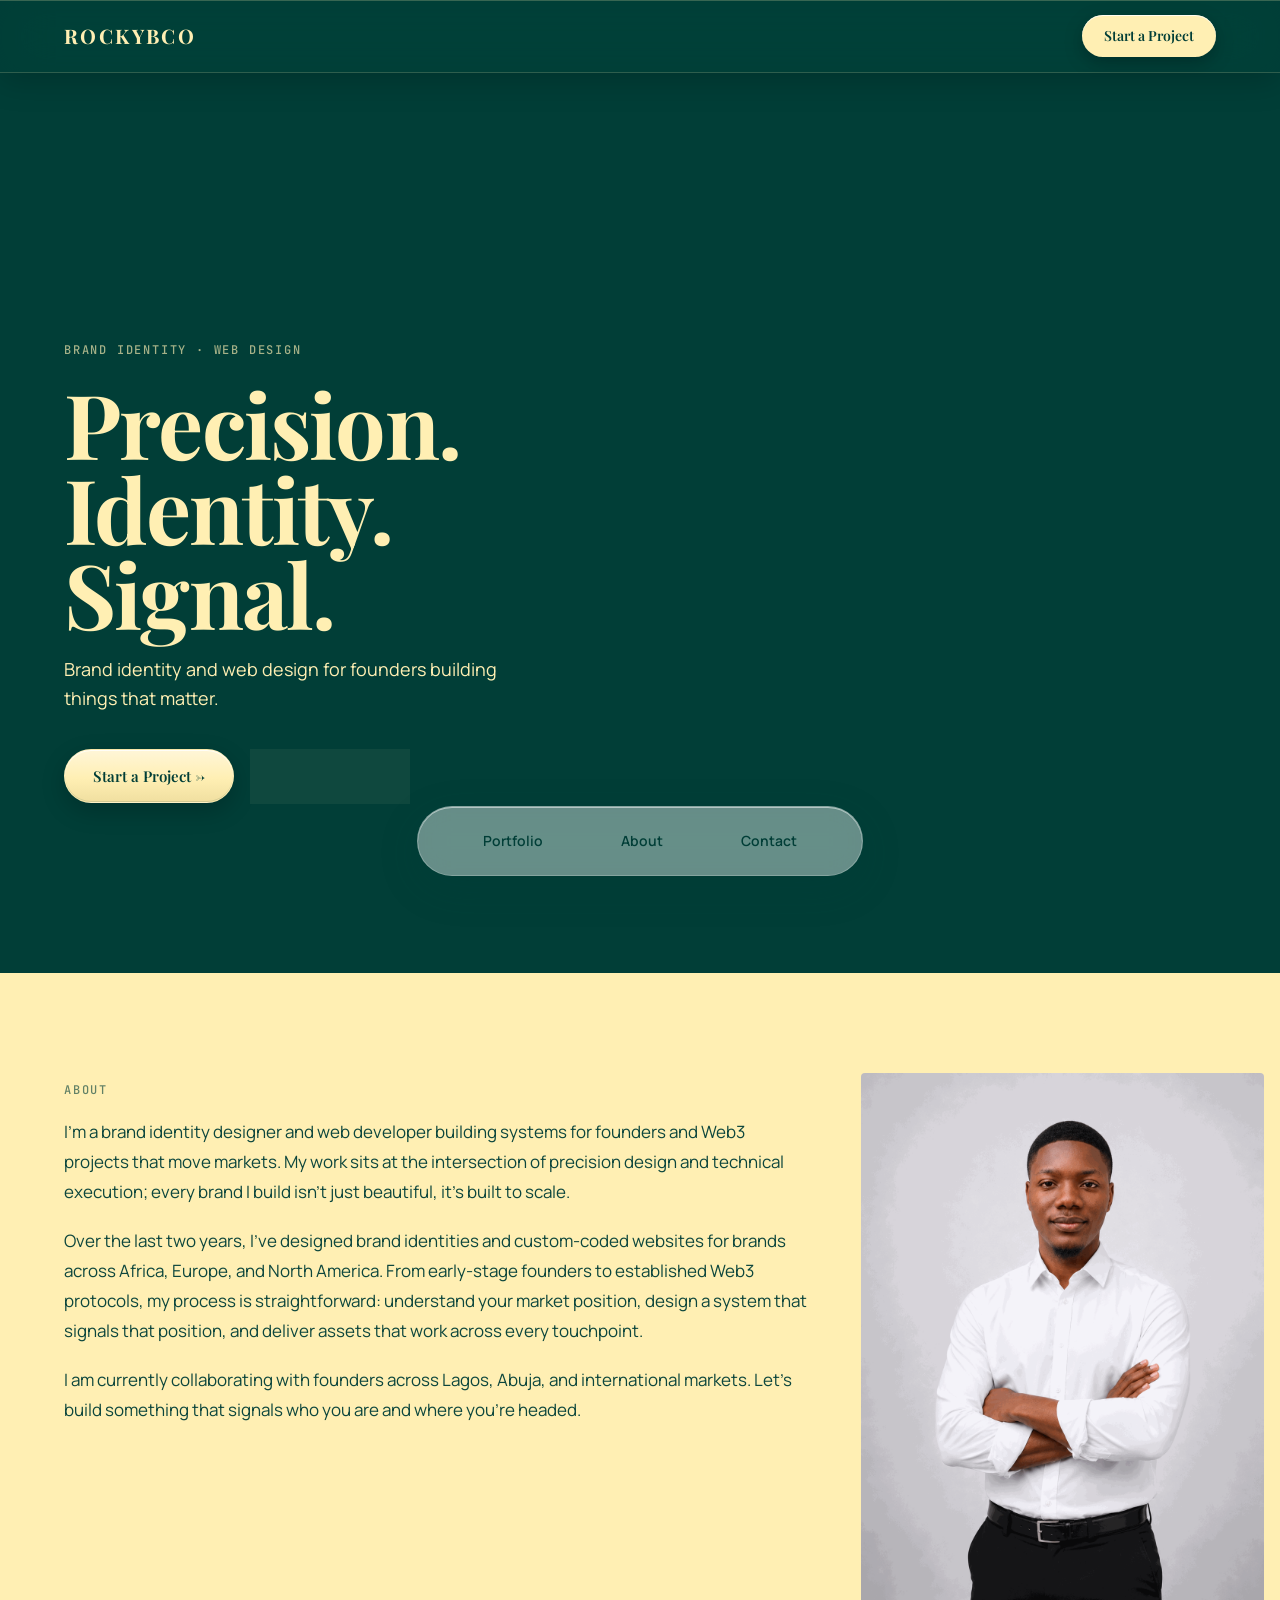
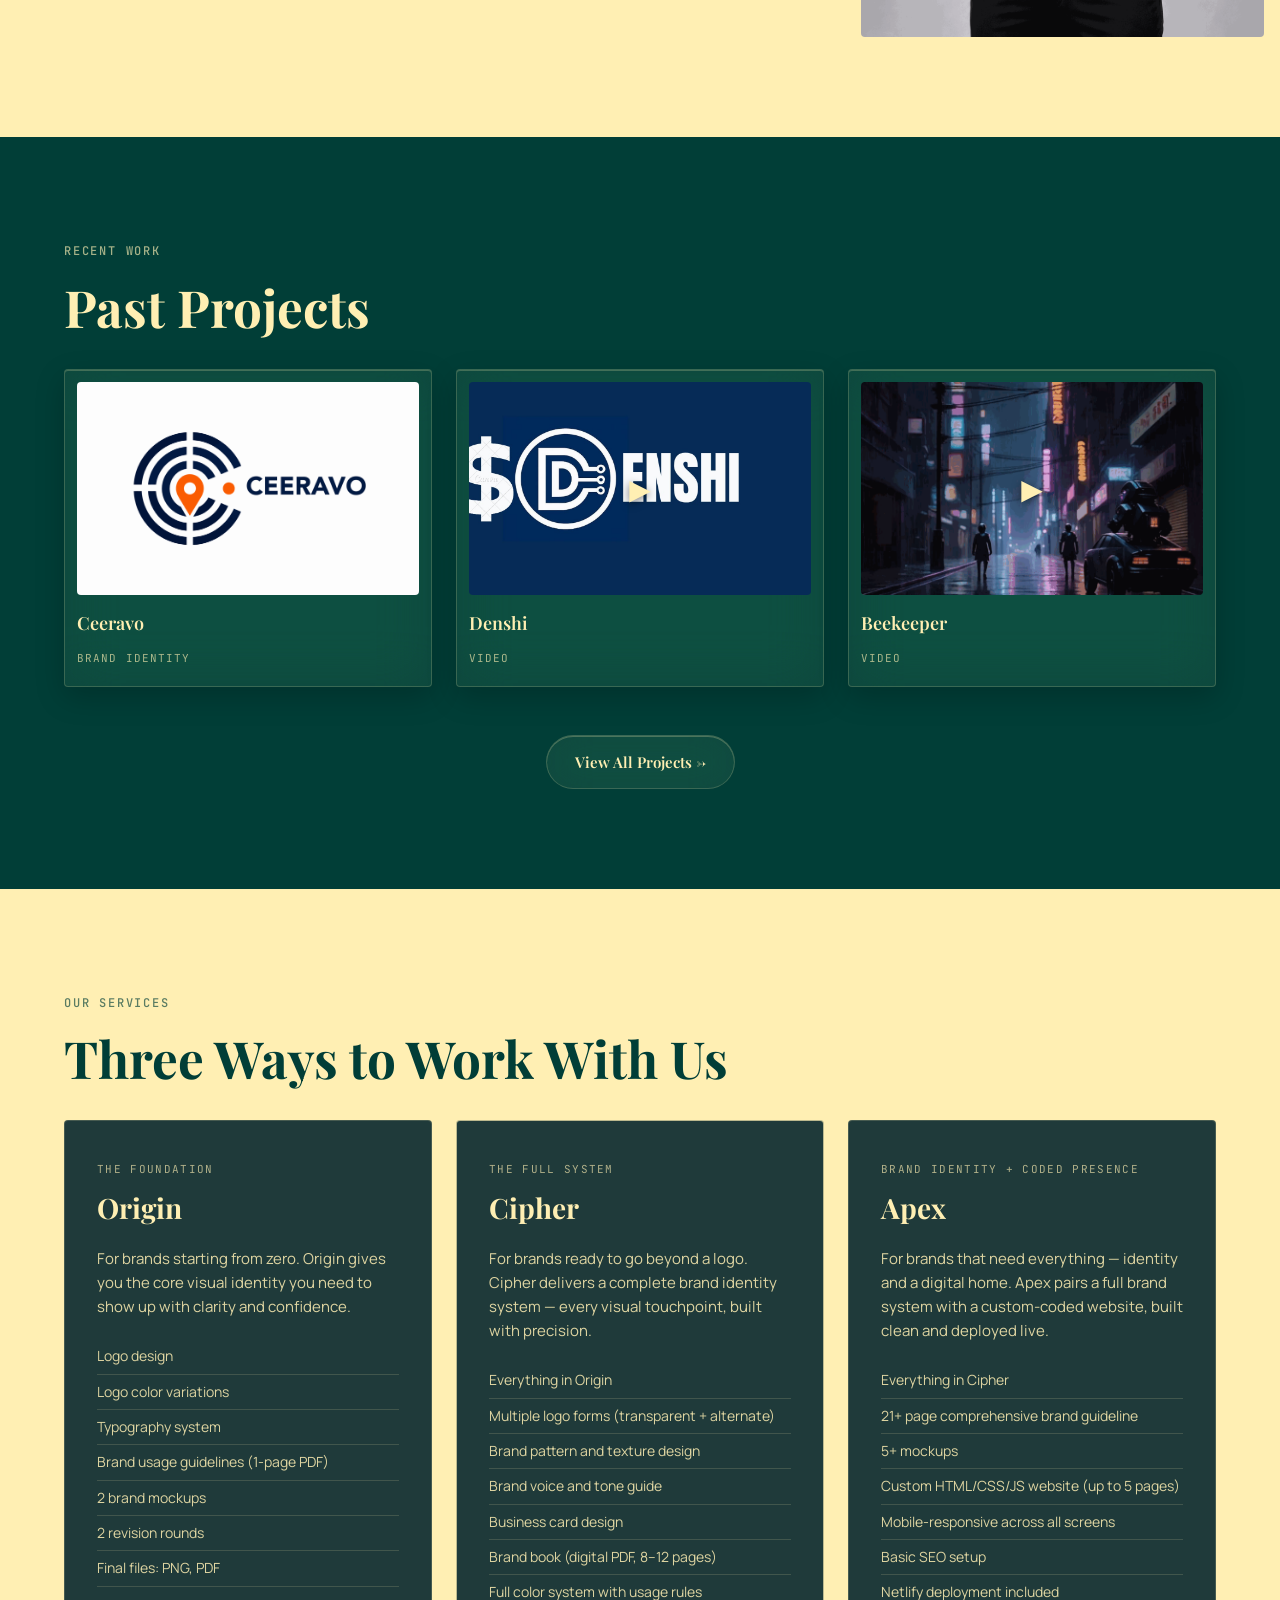
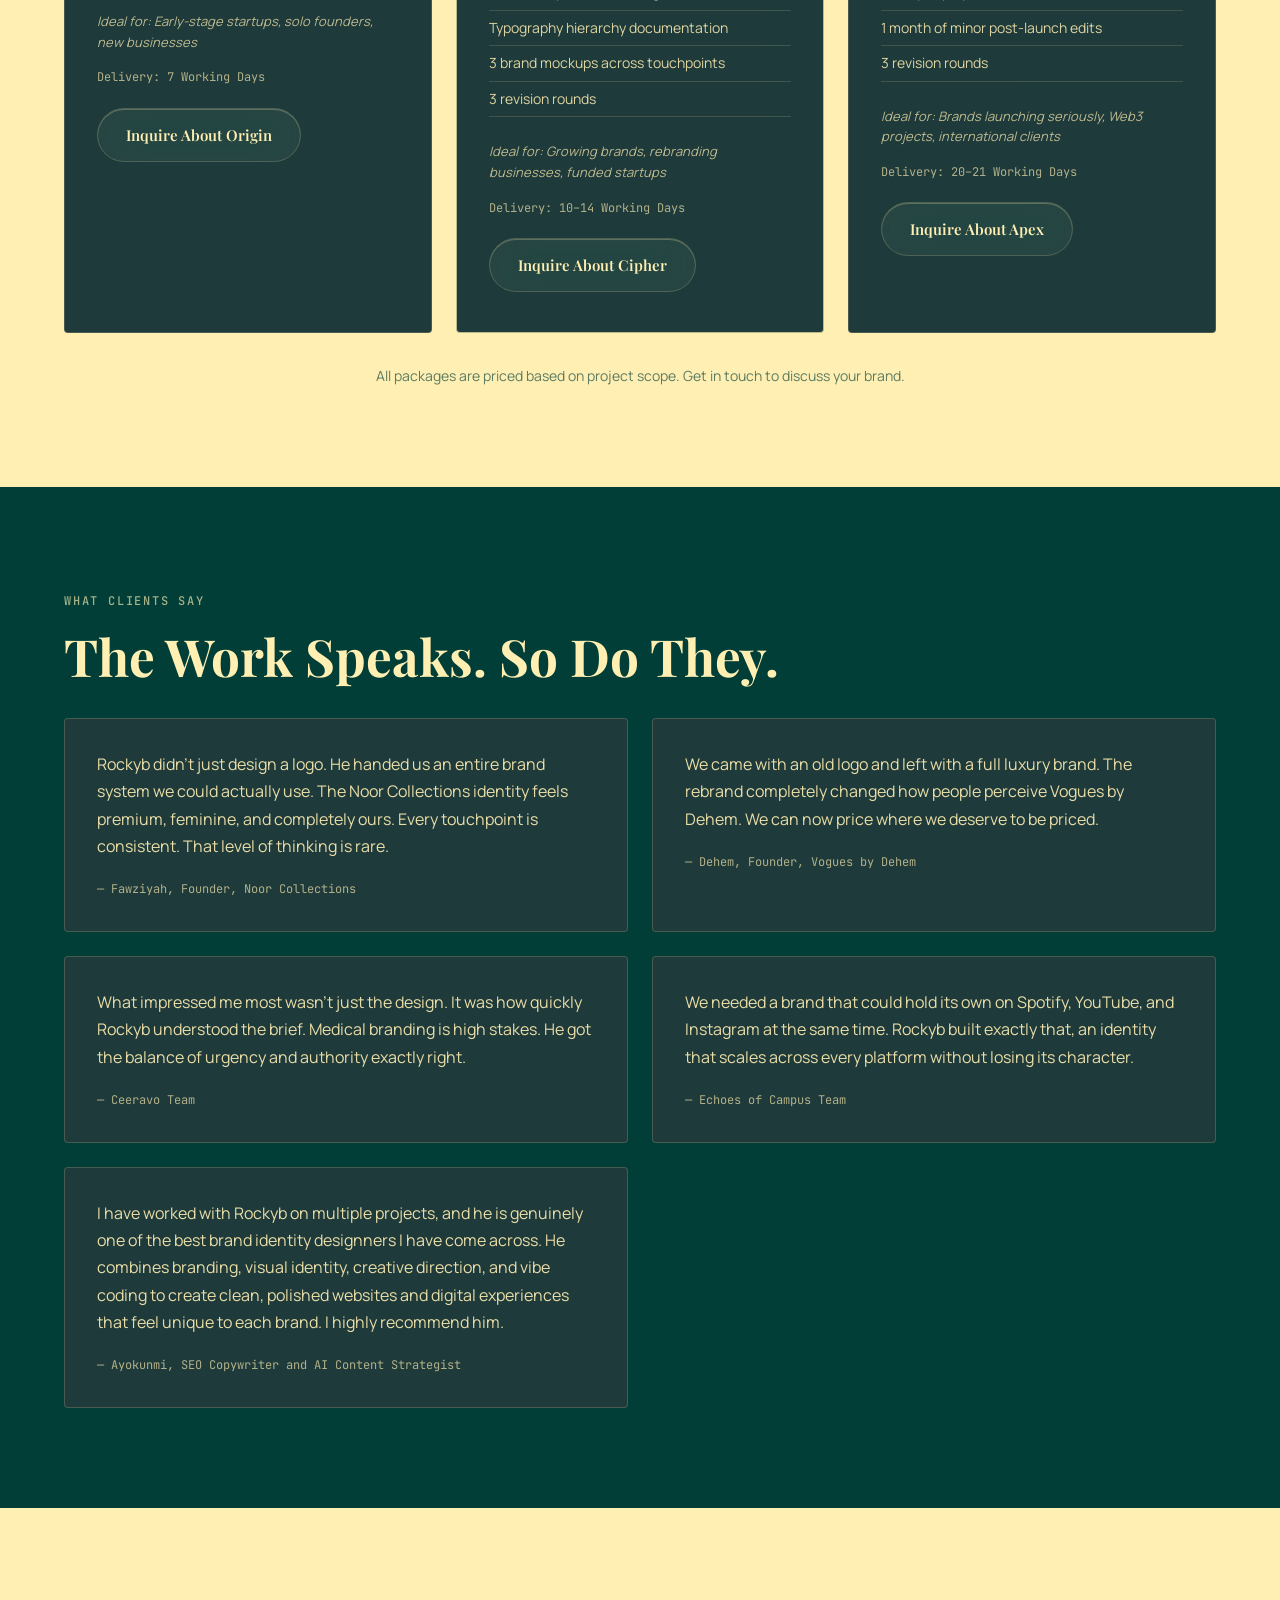
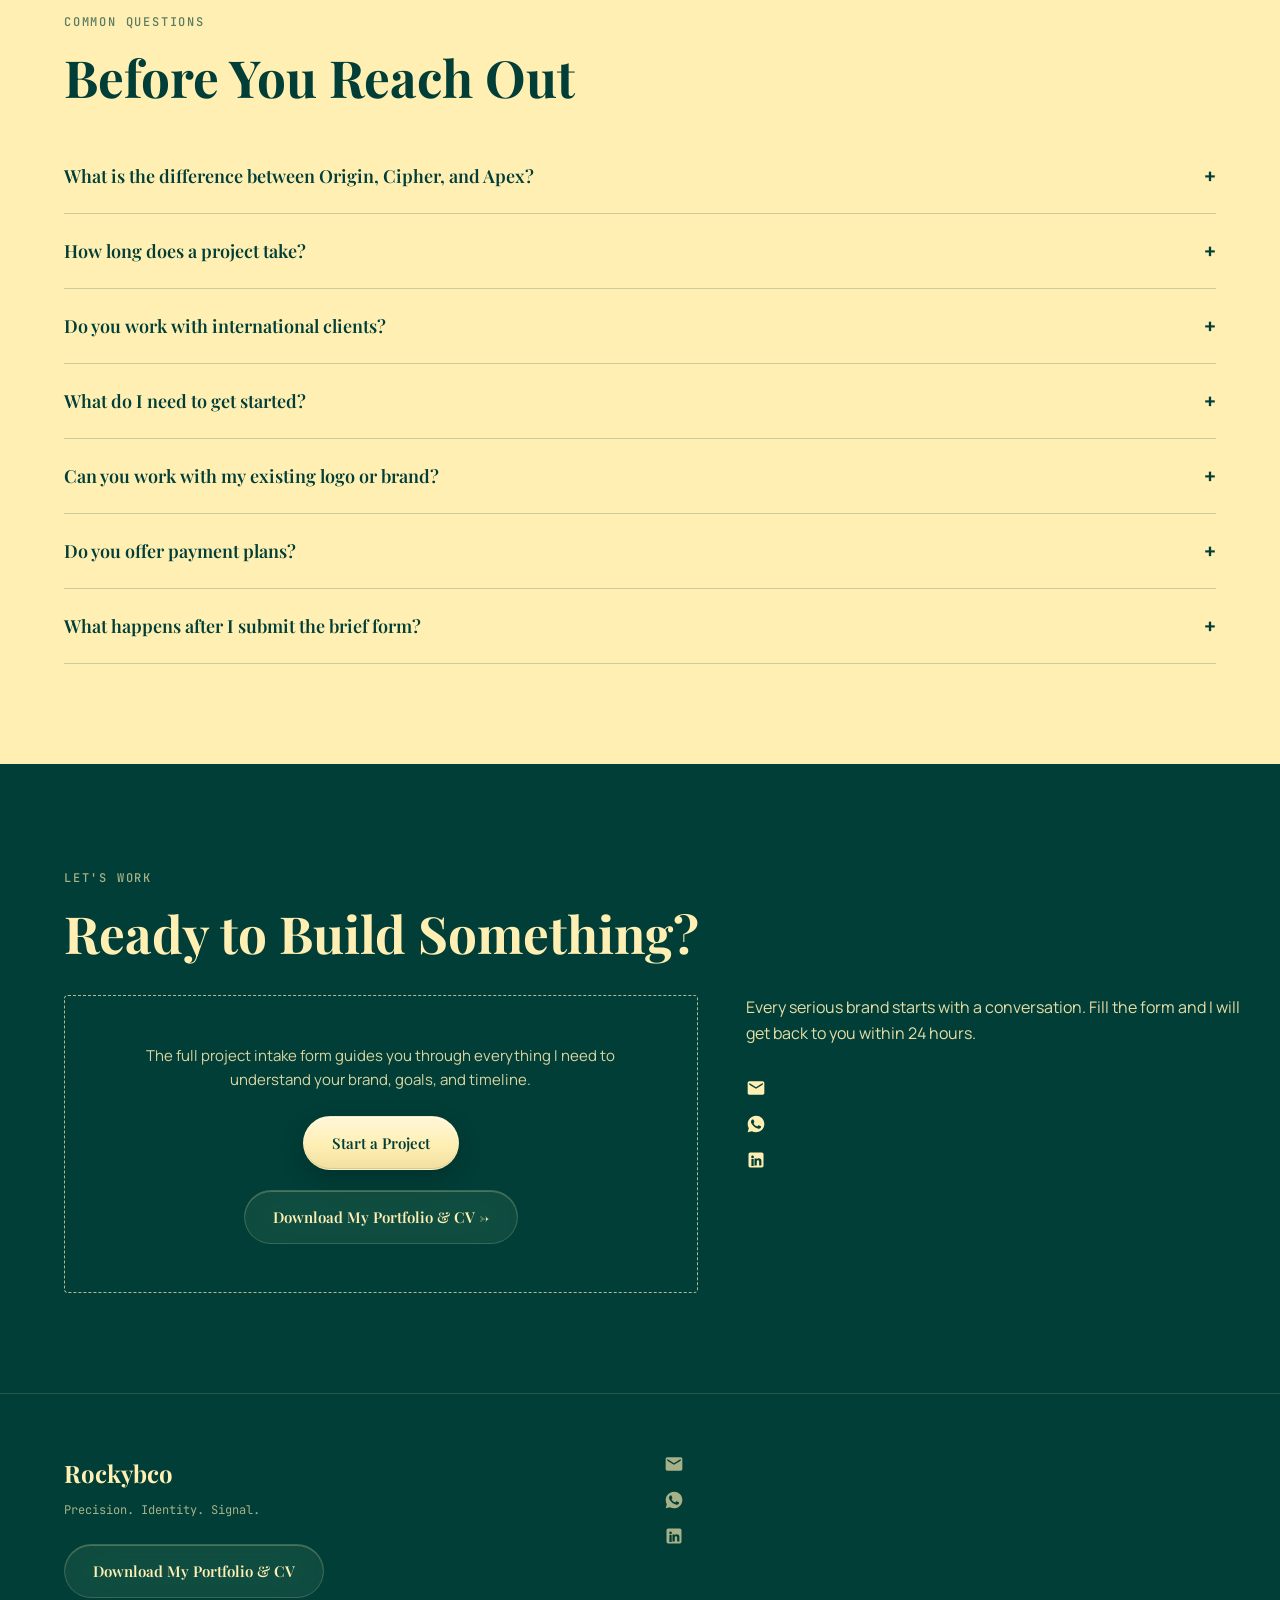
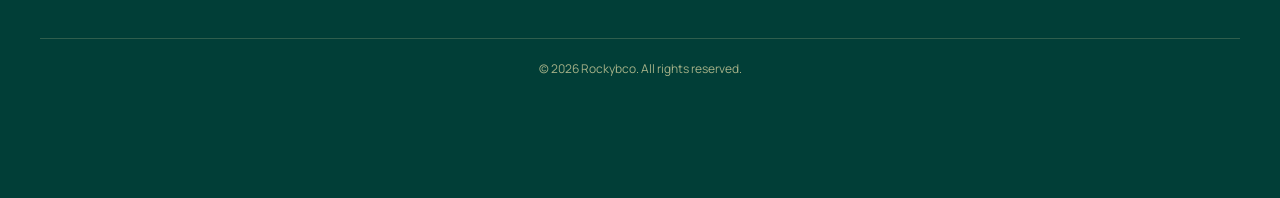
==== commit 4b58d78b: "Rebrand: Vignelli hero + liquid glass + floating bento dock (teal/cream) - index.html hero: Vignelli" ====
--- a/index.html
+++ b/index.html
@@ -73,15 +73,25 @@
       background: var(--teal);
       min-height: 100vh;
       display: flex;
-      align-items: center;
-      padding: 120px 0 80px;
+      align-items: flex-end;
+      padding: 140px 0 90px;
+      overflow: hidden;
+      position: relative;
     }
 
     .hero-inner {
       display: grid;
-      grid-template-columns: 55% 45%;
-      gap: 48px;
-      align-items: center;
+      grid-template-columns: 58% 42%;
+      gap: 0;
+      align-items: end;
+      width: 100%;
+    }
+
+    .hero-text {
+      position: relative;
+      z-index: 2;
+      margin-right: -80px;
+      padding-bottom: 80px;
     }
 
     @media (max-width: 900px) {
@@ -99,20 +109,28 @@
       color: var(--cream-dim);
       margin-bottom: 20px;
       opacity: 0;
-      transform: translateY(16px);
-      animation: fadeUp 0.5s ease-out 0s forwards;
+      transform: translateX(-40px);
+      animation: fadeLeft 0.6s ease-out 0s forwards;
     }
 
     .hero-headline {
       font-family: var(--font-head);
-      font-size: clamp(48px, 5.5vw, 80px);
+      font-size: clamp(56px, 7vw, 110px);
       font-weight: 700;
-      line-height: 1.1;
+      line-height: 0.95;
+      letter-spacing: -0.02em;
       color: var(--cream);
       margin-bottom: 20px;
       opacity: 0;
-      transform: translateY(16px);
-      animation: fadeUp 0.6s ease-out 0.15s forwards;
+      transform: translateX(-40px);
+      animation: fadeLeft 0.7s ease-out 0.15s forwards;
+    }
+
+    @keyframes fadeLeft {
+      to {
+        opacity: 1;
+        transform: translateX(0);
+      }
     }
 
     .hero-sub {
@@ -120,11 +138,11 @@
       font-size: 18px;
       font-weight: 400;
       color: var(--cream);
-      opacity: 0.85;
+      opacity: 0;
       margin-bottom: 36px;
       max-width: 440px;
-      transform: translateY(16px);
-      animation: fadeUp 0.5s ease-out 0.3s forwards;
+      transform: translateX(-40px);
+      animation: fadeLeft 0.6s ease-out 0.3s forwards;
     }
 
     .hero-btns {
@@ -132,23 +150,59 @@
       gap: 16px;
       flex-wrap: wrap;
       opacity: 0;
-      transform: translateY(16px);
-      animation: fadeUp 0.5s ease-out 0.45s forwards;
+      transform: translateX(-40px);
+      animation: fadeLeft 0.6s ease-out 0.45s forwards;
     }
 
     .hero-photo {
       display: flex;
-      justify-content: center;
+      justify-content: flex-end;
       align-items: flex-end;
       opacity: 0;
-      transform: translateX(30px);
-      animation: fadeRight 0.7s ease-out 0.3s forwards;
+      transform: translateX(110px) scale(0.96);
+      transition: opacity 0.9s ease-out, transform 0.9s cubic-bezier(0.22, 1, 0.36, 1);
+      perspective: 1000px;
+      position: relative;
+      z-index: 1;
+      will-change: transform, opacity;
+    }
+
+    .hero-photo.in-view {
+      opacity: 1;
+      transform: translateX(0) scale(1);
     }
 
     .hero-photo img {
-      max-height: 520px;
+      max-height: 660px;
       width: auto;
       object-fit: contain;
+      transform-style: preserve-3d;
+      transition: transform 0.4s ease;
+      filter: drop-shadow(0 24px 48px rgba(0, 0, 0, 0.35));
+    }
+
+    .hero-photo:hover img {
+      transform: perspective(1000px) rotateY(-6deg) rotateX(2deg) scale(1.02);
+    }
+
+    /* Glass nav on home — teal/cream only */
+    .site-header {
+      background: rgba(1, 62, 55, 0.6);
+      backdrop-filter: blur(26px) saturate(1.6);
+      -webkit-backdrop-filter: blur(26px) saturate(1.6);
+      border-bottom: 1px solid var(--border);
+    }
+
+    @media (max-width: 900px) {
+      .hero { padding: 120px 0 90px; }
+      .hero-text { margin-right: 0; padding-bottom: 40px; }
+      .hero-photo { justify-content: center; }
+      .hero-photo img { max-height: 480px; }
+    }
+
+    @media (prefers-reduced-motion: reduce) {
+      .hero-photo img { transition: none; }
+      .hero-photo:hover img { transform: none; }
     }
 
     @keyframes fadeUp {
@@ -165,34 +219,7 @@
       }
     }
 
-    /* Marquee */
-    .marquee-strip {
-      background: var(--cream);
-      overflow: hidden;
-      padding: 14px 0;
-      white-space: nowrap;
-    }
-
-    .marquee-track {
-      display: inline-block;
-      animation: marqueeScroll 20s linear infinite;
-      font-family: var(--font-mono);
-      font-size: 13px;
-      font-weight: 500;
-      color: var(--teal);
-      letter-spacing: 0.08em;
-      text-transform: uppercase;
-    }
-
-    @keyframes marqueeScroll {
-      0% {
-        transform: translateX(0);
-      }
-
-      100% {
-        transform: translateX(-50%);
-      }
-    }
+
 
     /* Bio (Pale Cream Background) */
     .bio-section {
@@ -258,11 +285,20 @@
 
     .project-card {
       cursor: pointer;
-      transition: transform var(--transition);
+      transition: transform 0.35s ease, box-shadow 0.35s ease, border-color 0.35s ease;
+      background: rgba(255, 239, 179, 0.05);
+      -webkit-backdrop-filter: blur(26px) saturate(1.6);
+      backdrop-filter: blur(26px) saturate(1.6);
+      border: 1px solid var(--border);
+      border-radius: var(--radius);
+      padding: 12px 12px 16px;
+      box-shadow: inset 0 1px 0 rgba(255, 239, 179, 0.22), 0 10px 30px rgba(0, 0, 0, 0.2);
     }
 
     .project-card:hover {
-      transform: translateY(-4px);
+      transform: translateY(-6px);
+      border-color: var(--border-active);
+      box-shadow: inset 0 1px 0 rgba(255, 239, 179, 0.35), 0 18px 44px rgba(0, 0, 0, 0.3);
     }
 
     .project-card .thumb {
@@ -682,10 +718,11 @@
 <body><!-- HEADER -->
   <header class='site-header'>
     <div class='container nav-inner'><a href='index.html' class='logo-link'><span class='logo-fallback'>ROCKYBCO</span></a>
-      <nav class='nav-links'><a href='index.html' class='nav-link active'>Home</a><a href='work.html' class='nav-link'>Portfolio</a><a href='about.html' class='nav-link'>About</a><a href='brief.html' class='nav-link'>Contact</a><a href='brief.html' class='nav-cta'>Start a Project</a></nav><button class='hamburger' aria-label='Menu'><span></span><span></span><span></span></button>
+      <a href='brief.html' class='nav-cta'>Start a Project</a><button class='hamburger' aria-label='Menu'><span></span><span></span><span></span></button>
     </div>
     <div class='mobile-nav'><a href='index.html'>Home</a><a href='work.html'>Portfolio</a><a href='about.html'>About</a><a href='brief.html'>Contact</a><a href='brief.html' class='nav-cta'>Start a Project</a></div>
-  </header><!-- HERO -->
+  </header>
+  <nav class='nav-links' aria-label='Primary'><a href='work.html' class='nav-link'>Portfolio</a><a href='about.html' class='nav-link'>About</a><a href='brief.html' class='nav-link'>Contact</a></nav><!-- HERO -->
   <section class='hero'>
     <div class='container hero-inner'>
       <div class='hero-text'>
@@ -694,12 +731,9 @@
         <p class='hero-sub'>Brand identity and web design for founders building things that matter.</p>
         <div class='hero-btns'><a href='brief.html' class='btn btn-primary'>Start a Project &rarr;</a><a href='brief.html' class='btn btn-ghost'>Get in Touch &rarr;</a></div>
       </div>
-      <div class='hero-photo'><img src='assets/image/rockyb.png' alt='Ibraheem Abdulroqeeb Olayemi — Rockyb, Brand Identity Designer' width='400' height='520' loading='eager' fetchpriority='high' decoding='async'></div>
+      <div class='hero-photo' id='heroPhoto'><img src='assets/image/rockyb-cutout.png' alt='Ibraheem Abdulroqeeb Olayemi — Rockyb, Brand Identity Designer' width='400' height='520' loading='eager' fetchpriority='high' decoding='async'></div>
     </div>
-  </section><!-- MARQUEE -->
-  <div class='marquee-strip'>
-    <div class='marquee-track'>Brand Identity &middot; Logo Design &middot; Vibe Coding &middot; Web3 &middot; Brand Strategy &middot; Precision &middot; Identity &middot; Signal &middot;&nbsp;&nbsp;&nbsp;&nbsp;Brand Identity &middot; Logo Design &middot; Vibe Coding &middot; Web3 &middot; Brand Strategy &middot; Precision &middot; Identity &middot; Signal &middot;&nbsp;&nbsp;&nbsp;&nbsp;</div>
-  </div><!-- BIO -->
+  </section><!-- BIO -->
   <section class='bio-section section'>
     <div class='container bio-inner reveal'>
       <div class='bio-text'><span class='section-label on-cream'>About</span>
@@ -991,6 +1025,48 @@
       modal.classList.remove('active');
       document.body.style.overflow = '';
     }
+
+    /* Hero 3D tilt + scroll-up entrance + parallax — respects reduced motion */
+    (function () {
+      const photo = document.getElementById('heroPhoto');
+      if (!photo) return;
+      if (window.matchMedia('(prefers-reduced-motion: reduce)').matches) {
+        photo.classList.add('in-view');
+        return;
+      }
+      const img = photo.querySelector('img');
+      const hero = photo.closest('.hero');
+      // Replay entrance each time hero scrolls into view (scroll up brings image back)
+      const io = new IntersectionObserver(entries => {
+        entries.forEach(entry => {
+          if (entry.isIntersecting) photo.classList.add('in-view');
+          else photo.classList.remove('in-view');
+        });
+      }, { threshold: 0.2 });
+      io.observe(hero);
+      // Gentle parallax while hero is visible
+      let ticking = false;
+      window.addEventListener('scroll', () => {
+        if (ticking) return;
+        ticking = true;
+        requestAnimationFrame(() => {
+          const r = hero.getBoundingClientRect();
+          if (r.bottom > 0 && r.top < window.innerHeight) {
+            const p = Math.min(Math.max(-r.top / r.height, 0), 1);
+            photo.style.translate = `0 ${p * 40}px`;
+          }
+          ticking = false;
+        });
+      }, { passive: true });
+      // Mousemove 3D tilt
+      hero.addEventListener('mousemove', e => {
+        const r = hero.getBoundingClientRect();
+        const x = (e.clientX - r.left) / r.width - 0.5;
+        const y = (e.clientY - r.top) / r.height - 0.5;
+        img.style.transform = `perspective(1000px) rotateY(${x * -8}deg) rotateX(${y * 4}deg) scale(1.02)`;
+      });
+      hero.addEventListener('mouseleave', () => { img.style.transform = ''; });
+    })();
   </script>
 </body>
 
--- a/css/style.css
+++ b/css/style.css
@@ -26,6 +26,12 @@
 /* Reset & Base */
 *, *::before, *::after { margin: 0; padding: 0; box-sizing: border-box; }
 html { scroll-behavior: smooth; }
+html, body {
+  overflow-x: clip;
+}
+@supports not (overflow: clip) {
+  html, body { overflow-x: hidden; }
+}
 body {
   font-family: var(--font-body);
   background: var(--teal);
@@ -33,8 +39,10 @@
   line-height: 1.6;
   -webkit-font-smoothing: antialiased;
   -moz-osx-font-smoothing: grayscale;
-}
-img { max-width: 100%; height: auto; display: block; }
+  width: 100%;
+}
+img, video, svg { max-width: 100%; }
+img { height: auto; display: block; }
 a { color: inherit; text-decoration: none; }
 ul, ol { list-style: none; }
 button { font-family: inherit; cursor: pointer; border: none; background: none; color: inherit; }
@@ -99,31 +107,39 @@
   font-size: 15px;
   font-weight: 600;
   padding: 14px 28px;
-  border-radius: var(--radius);
+  border-radius: 999px;
   transition: all var(--transition);
   cursor: pointer;
 }
 
 .btn-primary {
-  background: var(--cream);
-  color: var(--teal);
-  border: 1px solid var(--cream);
+  background: linear-gradient(180deg, #fff6d8 0%, var(--cream) 55%, #f0dfa0 100%);
+  color: var(--teal);
+  border: 1px solid rgba(255, 239, 179, 0.5);
+  box-shadow: inset 0 1px 0 rgba(255, 255, 255, 0.8), inset 0 -1px 0 rgba(1, 62, 55, 0.12), 0 8px 24px rgba(0, 0, 0, 0.2);
 }
 .btn-primary:hover {
-  background: transparent;
-  color: var(--cream);
+  background: linear-gradient(180deg, #fff9e2 0%, #fff3c4 55%, #f5e3a8 100%);
+  color: var(--teal);
   border-color: var(--cream);
-}
-
-/* Ghost button on TEAL bg */
+  transform: translateY(-1px);
+  box-shadow: inset 0 1px 0 rgba(255, 255, 255, 0.9), 0 12px 28px rgba(0, 0, 0, 0.25);
+}
+
+/* Ghost button on TEAL bg — liquid glass */
 .btn-ghost {
-  background: transparent;
+  background: rgba(255, 239, 179, 0.06);
+  -webkit-backdrop-filter: blur(22px) saturate(1.5);
+  backdrop-filter: blur(22px) saturate(1.5);
   color: var(--cream);
   border: 1px solid var(--border);
+  box-shadow: inset 0 1px 0 rgba(255, 239, 179, 0.25);
 }
 .btn-ghost:hover {
   border-color: var(--border-active);
-  background: var(--cream-faint);
+  background: rgba(255, 239, 179, 0.16);
+  box-shadow: inset 0 1px 0 rgba(255, 239, 179, 0.35), 0 8px 24px rgba(0, 0, 0, 0.2);
+  transform: translateY(-1px);
 }
 
 /* Teal button — teal bg / cream text (use on cream sections) */
@@ -131,6 +147,8 @@
   background: var(--teal);
   color: var(--cream);
   border: 1px solid var(--teal);
+  border-radius: 999px;
+  box-shadow: inset 0 1px 0 rgba(255, 239, 179, 0.25), 0 8px 24px rgba(1, 62, 55, 0.25);
 }
 .btn-teal:hover {
   background: var(--teal-light);
@@ -139,9 +157,13 @@
 
 /* Ghost button on CREAM bg */
 .btn-ghost-cream {
-  background: transparent;
+  background: rgba(255, 255, 255, 0.28);
+  -webkit-backdrop-filter: blur(22px) saturate(1.5);
+  backdrop-filter: blur(22px) saturate(1.5);
   color: var(--teal);
   border: 1px solid var(--teal-border);
+  border-radius: 999px;
+  box-shadow: inset 0 1px 0 rgba(255, 255, 255, 0.6);
 }
 .btn-ghost-cream:hover {
   border-color: var(--teal-border-active);
@@ -205,13 +227,18 @@
   position: sticky;
   top: 0;
   z-index: 1000;
-  background: var(--teal);
-  border-bottom: 1px solid transparent;
+  background: rgba(1, 62, 55, 0.55);
+  -webkit-backdrop-filter: blur(30px) saturate(1.7);
+  backdrop-filter: blur(30px) saturate(1.7);
+  border-bottom: 1px solid rgba(255, 239, 179, 0.18);
+  box-shadow: inset 0 1px 0 rgba(255, 239, 179, 0.22), 0 8px 32px rgba(0, 0, 0, 0.18);
   transition: all var(--transition);
 }
 .site-header.scrolled {
-  border-bottom-color: rgba(255, 239, 179, 0.15);
-  backdrop-filter: blur(8px);
+  background: rgba(1, 62, 55, 0.7);
+  border-bottom-color: rgba(255, 239, 179, 0.28);
+  -webkit-backdrop-filter: blur(34px) saturate(1.8);
+  backdrop-filter: blur(34px) saturate(1.8);
 }
 .nav-inner {
   display: flex;
@@ -229,40 +256,61 @@
   color: var(--cream);
 }
 .nav-links {
-  display: flex;
-  align-items: center;
-  gap: 32px;
+  position: fixed;
+  bottom: 24px;
+  left: 50%;
+  transform: translateX(-50%);
+  z-index: 1000;
+  display: flex;
+  align-items: center;
+  gap: 8px;
+  padding: 10px 30px;
+  border-radius: 9999px;
+  max-width: calc(100vw - 32px);
+  background: rgba(255, 255, 255, 0.4);
+  -webkit-backdrop-filter: blur(16px) saturate(1.5);
+  backdrop-filter: blur(16px) saturate(1.5);
+  border: 1px solid rgba(255, 255, 255, 0.2);
+  box-shadow: inset 0 1px 0 rgba(255, 255, 255, 0.5), 0 12px 40px rgba(1, 62, 55, 0.18);
+  transition: background 0.4s ease, border-color 0.4s ease, box-shadow 0.4s ease;
 }
 .nav-link {
   font-family: var(--font-body);
   font-size: 14px;
-  font-weight: 500;
-  color: var(--cream-dim);
-  transition: color var(--transition);
+  font-weight: 600;
+  color: var(--teal);
+  transition: all var(--transition);
   position: relative;
-}
-.nav-link:hover, .nav-link.active { color: var(--cream); }
-.nav-link.active::after {
-  content: '';
-  position: absolute;
-  bottom: -6px;
-  left: 0;
-  width: 100%;
-  height: 1px;
-  background: var(--cream);
-  opacity: 0.6;
+  padding: 12px 34px;
+  border-radius: 9999px;
+  border: 1px solid transparent;
+  white-space: nowrap;
+}
+.nav-link:hover {
+  color: var(--teal);
+  background: linear-gradient(180deg, #fff6d8 0%, var(--cream) 55%, #f0dfa0 100%);
+  border-color: rgba(1, 62, 55, 0.2);
+  box-shadow: inset 0 1px 0 rgba(255, 255, 255, 0.8), 0 6px 18px rgba(1, 62, 55, 0.18);
+}
+.nav-link.active {
+  background: var(--teal);
+  color: var(--cream);
+  border-color: var(--teal);
+  box-shadow: inset 0 1px 0 rgba(255, 239, 179, 0.3), 0 6px 18px rgba(1, 62, 55, 0.3);
 }
 .nav-cta {
   background: var(--cream);
   color: var(--teal);
-  padding: 10px 20px;
-  border-radius: var(--radius);
+  padding: 10px 22px;
+  margin-left: 8px;
+  border-radius: 999px;
   font-family: var(--font-head);
   font-size: 14px;
   font-weight: 600;
-  transition: opacity var(--transition);
-}
-.nav-cta:hover { opacity: 0.85; }
+  transition: all var(--transition);
+  box-shadow: inset 0 1px 0 rgba(255, 255, 255, 0.8), 0 6px 18px rgba(0, 0, 0, 0.25);
+}
+.nav-cta:hover { opacity: 1; transform: translateY(-1px); }
 
 /* Hamburger */
 .hamburger {
@@ -284,11 +332,14 @@
 .hamburger.active span:nth-child(2) { opacity: 0; }
 .hamburger.active span:nth-child(3) { transform: rotate(-45deg) translate(5px, -5px); }
 
-/* Mobile Nav */
+/* Mobile Nav — liquid glass (hidden entirely unless opened; never leaves off-canvas overflow) */
 .mobile-nav {
+  display: none;
   position: fixed;
   inset: 0;
-  background: var(--teal);
+  background: rgba(1, 62, 55, 0.72);
+  -webkit-backdrop-filter: blur(34px) saturate(1.7);
+  backdrop-filter: blur(34px) saturate(1.7);
   z-index: 1001;
   display: flex;
   flex-direction: column;
@@ -296,19 +347,29 @@
   justify-content: center;
   gap: 40px;
   transform: translateX(100%);
-  transition: transform 0.4s ease;
-}
-.mobile-nav.open { transform: translateX(0); }
+  transition: transform 0.4s ease, visibility 0.4s;
+  visibility: hidden;
+}
+.mobile-nav.open { display: flex; transform: translateX(0); visibility: visible; }
 .mobile-nav a {
   font-family: var(--font-head);
   font-size: 32px;
   font-weight: 700;
   color: var(--cream);
+  padding: 8px 28px;
+  border-radius: 999px;
+  border: 1px solid transparent;
+  transition: all var(--transition);
+}
+.mobile-nav a:hover {
+  background: rgba(255, 239, 179, 0.1);
+  border-color: var(--border);
 }
 .mobile-nav .nav-cta { font-size: 20px; padding: 14px 32px; }
 @media (max-width: 768px) {
-  .nav-links { display: none; }
-  .hamburger { display: flex; }
+  .hamburger { display: none; }
+  .nav-links { bottom: 16px; padding: 8px 18px; }
+  .nav-link { padding: 10px 22px; font-size: 13px; }
 }
 
 /* ============================================ */
@@ -317,7 +378,7 @@
 .site-footer {
   background: var(--teal);
   border-top: 1px solid rgba(255, 239, 179, 0.15);
-  padding: 60px 0 24px;
+  padding: 60px 0 120px;
 }
 .footer-inner {
   display: grid;
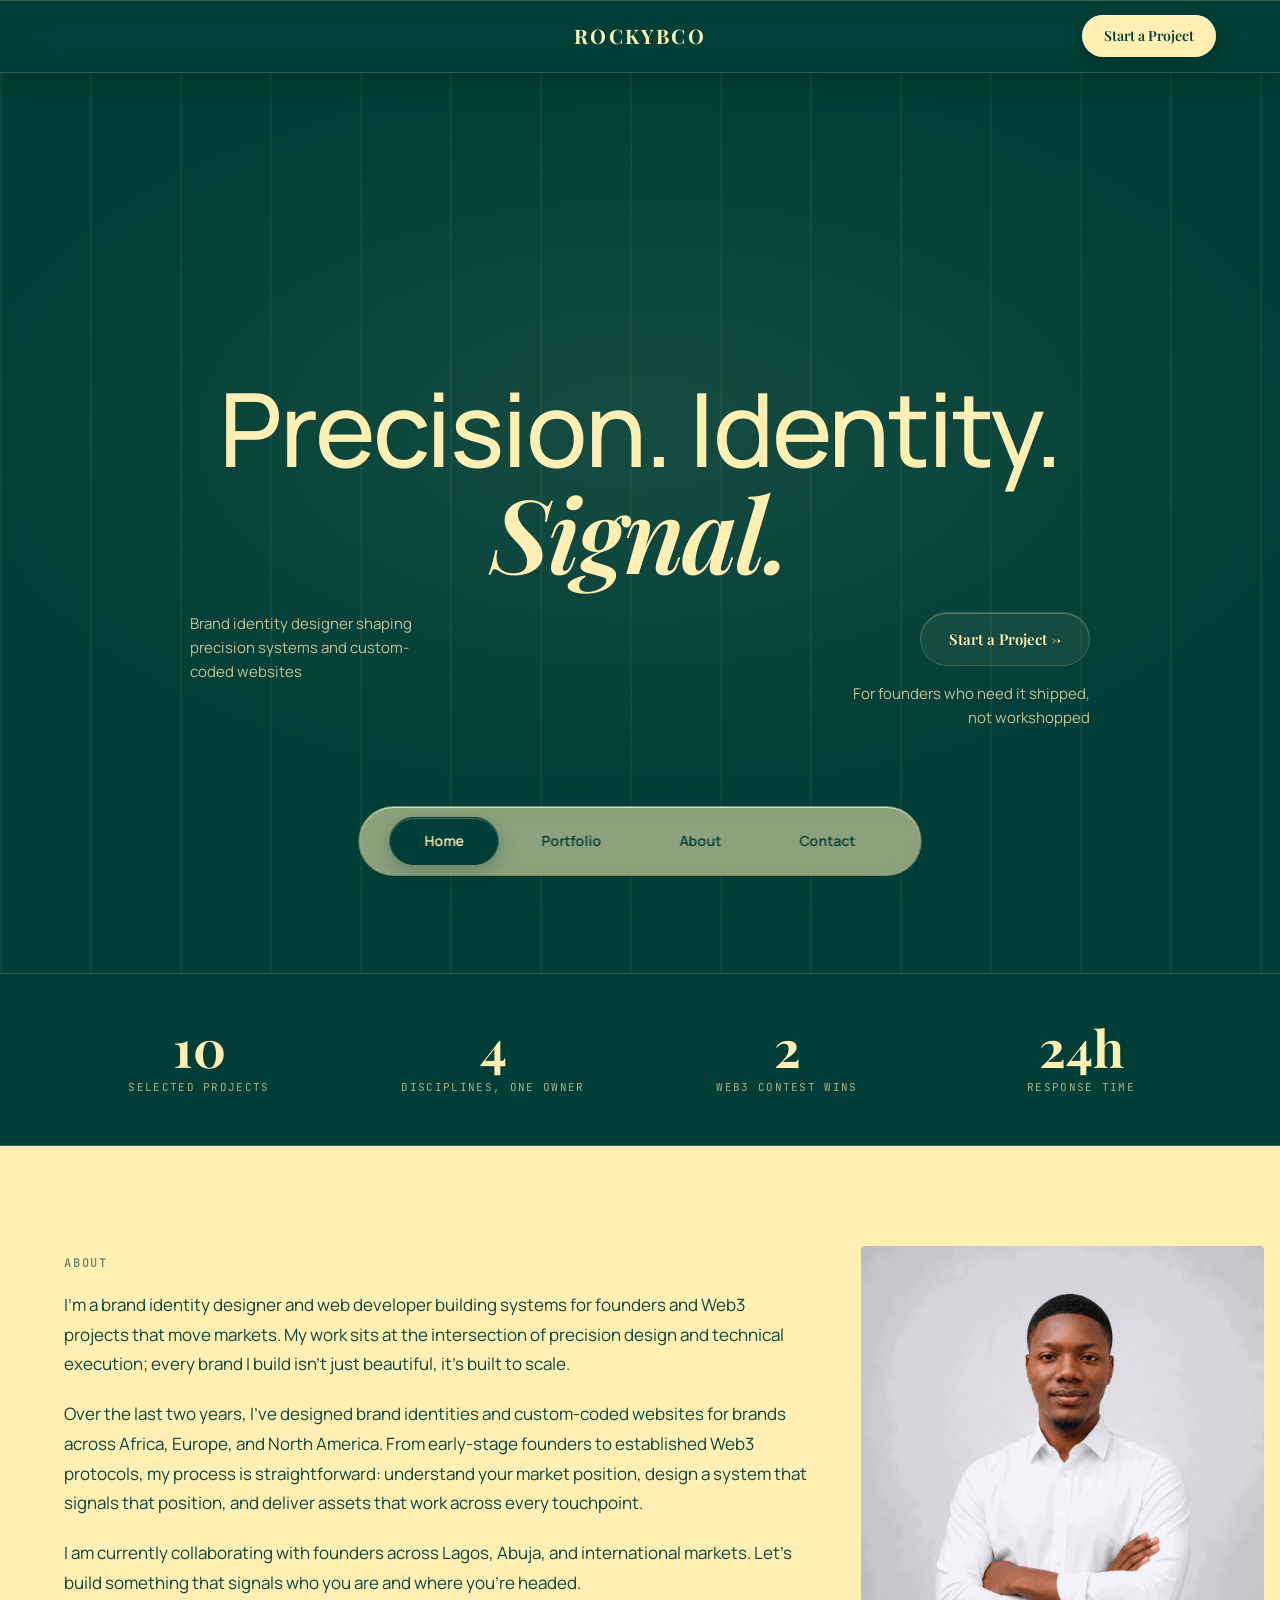
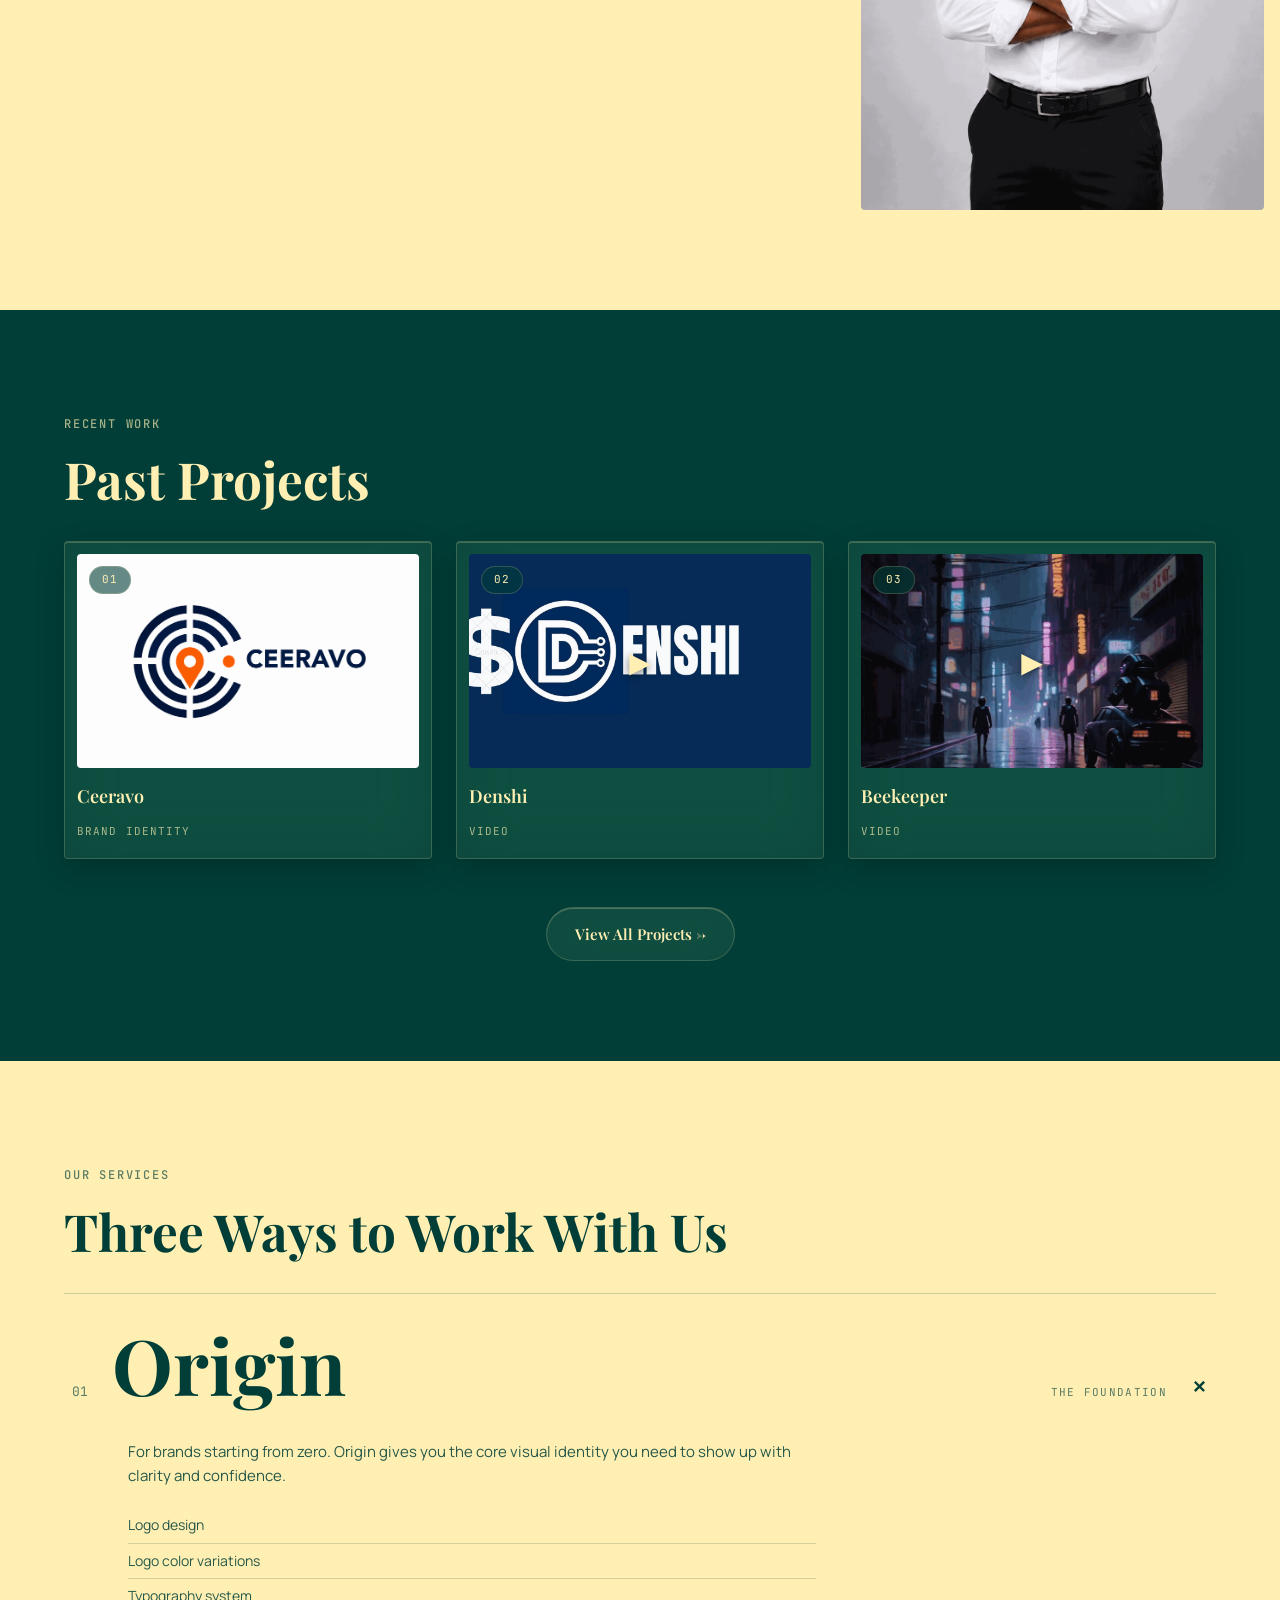
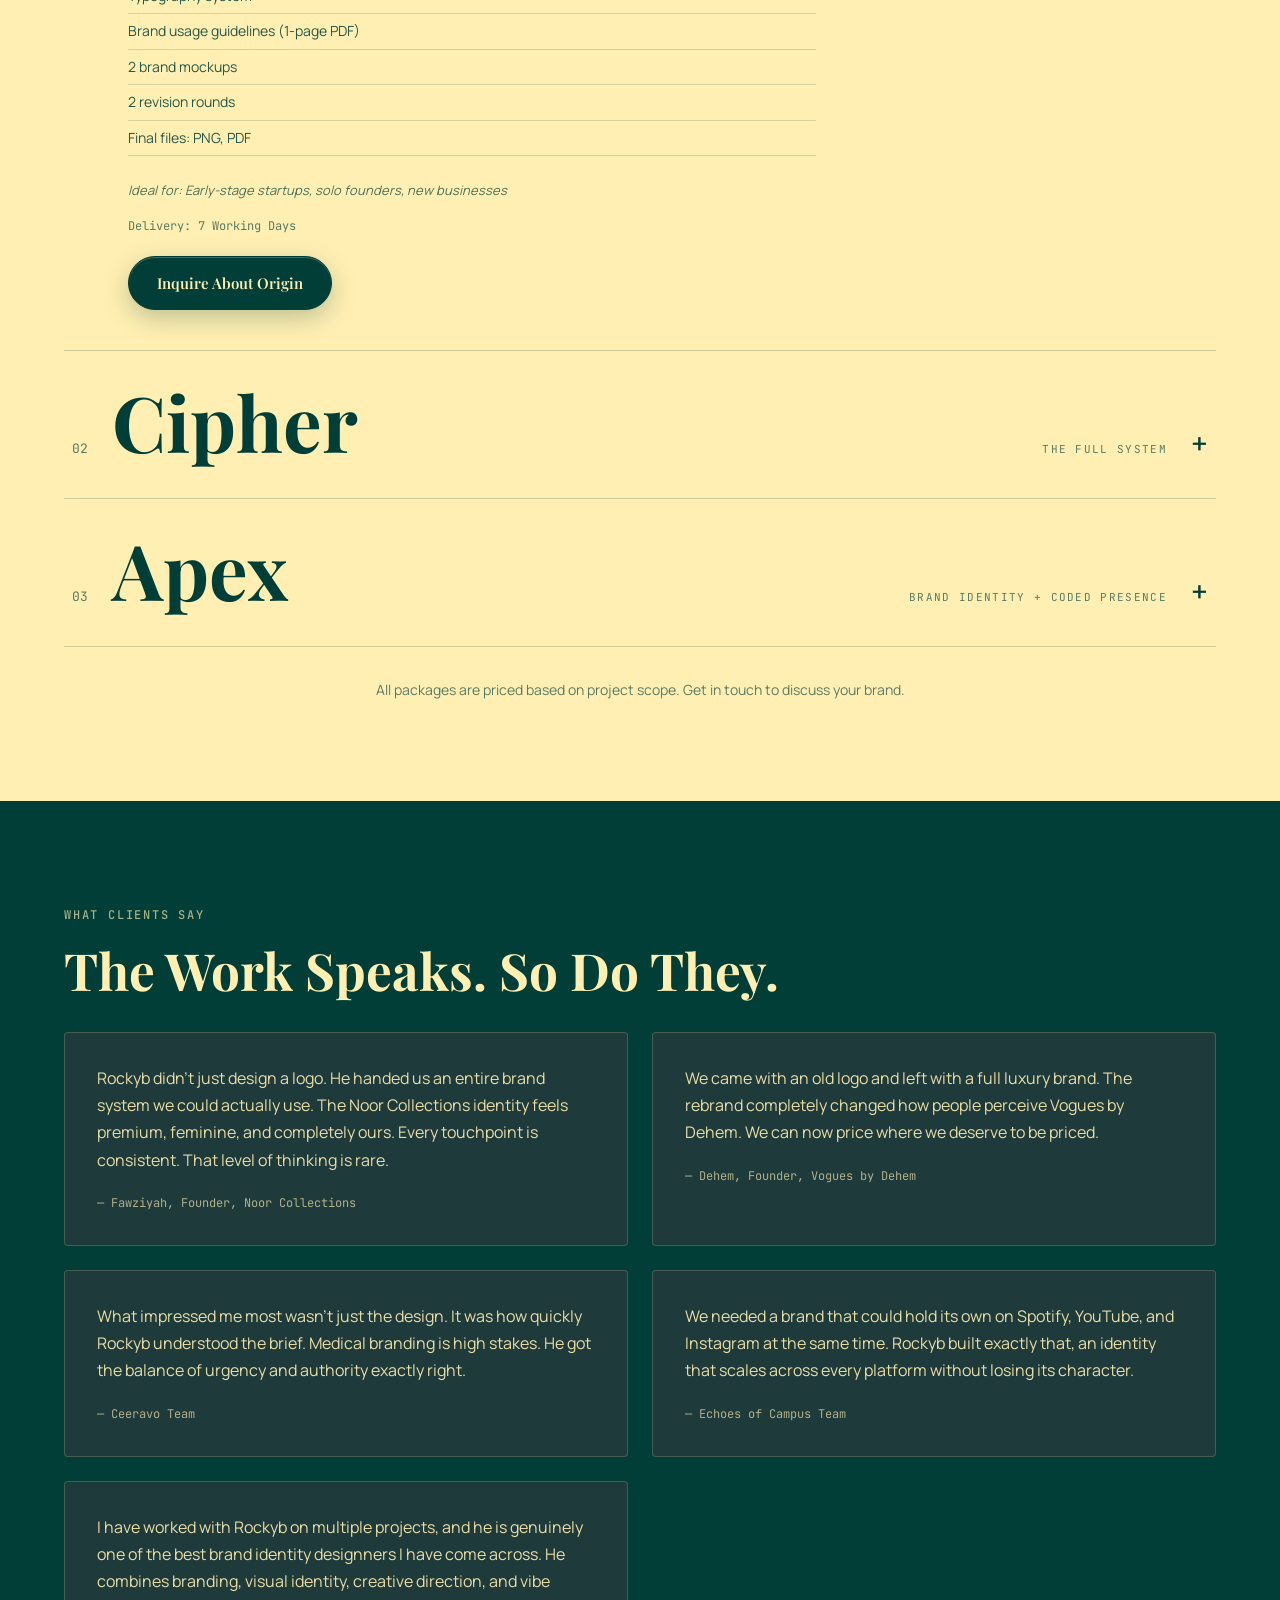
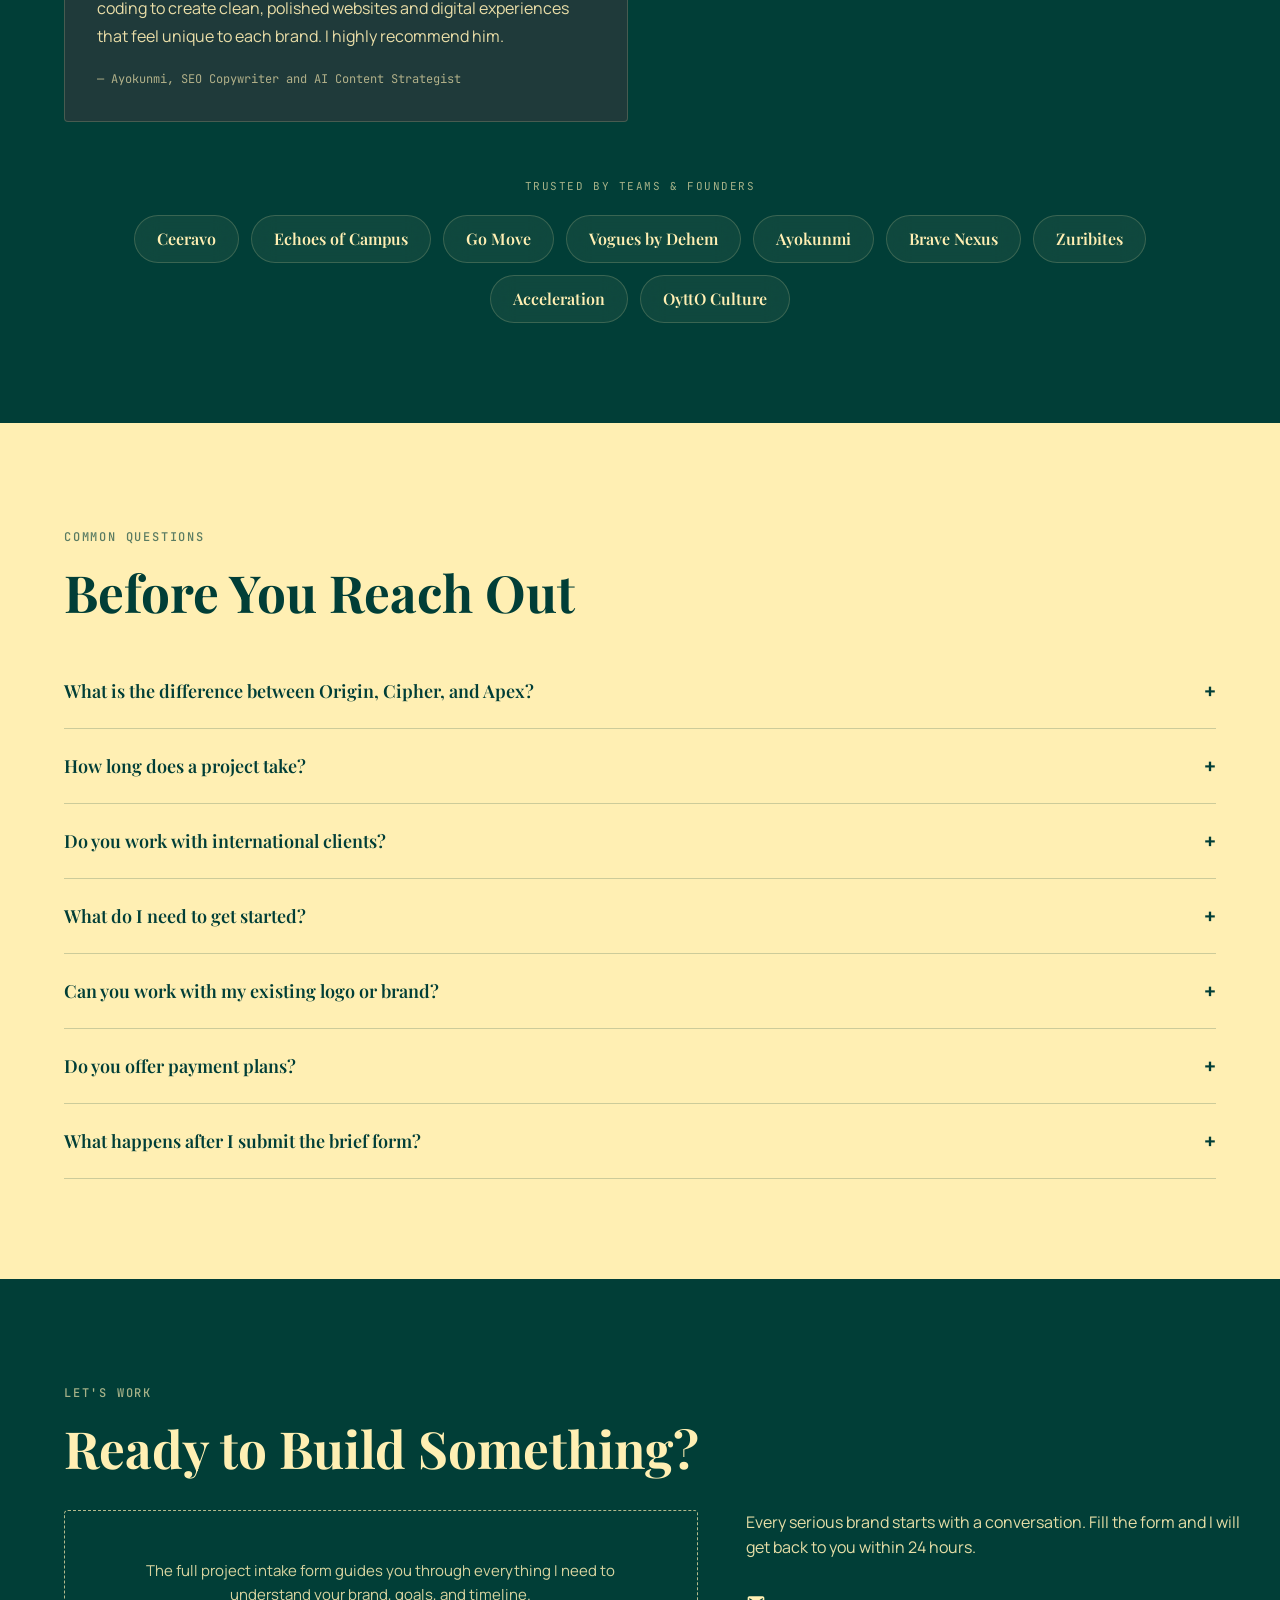
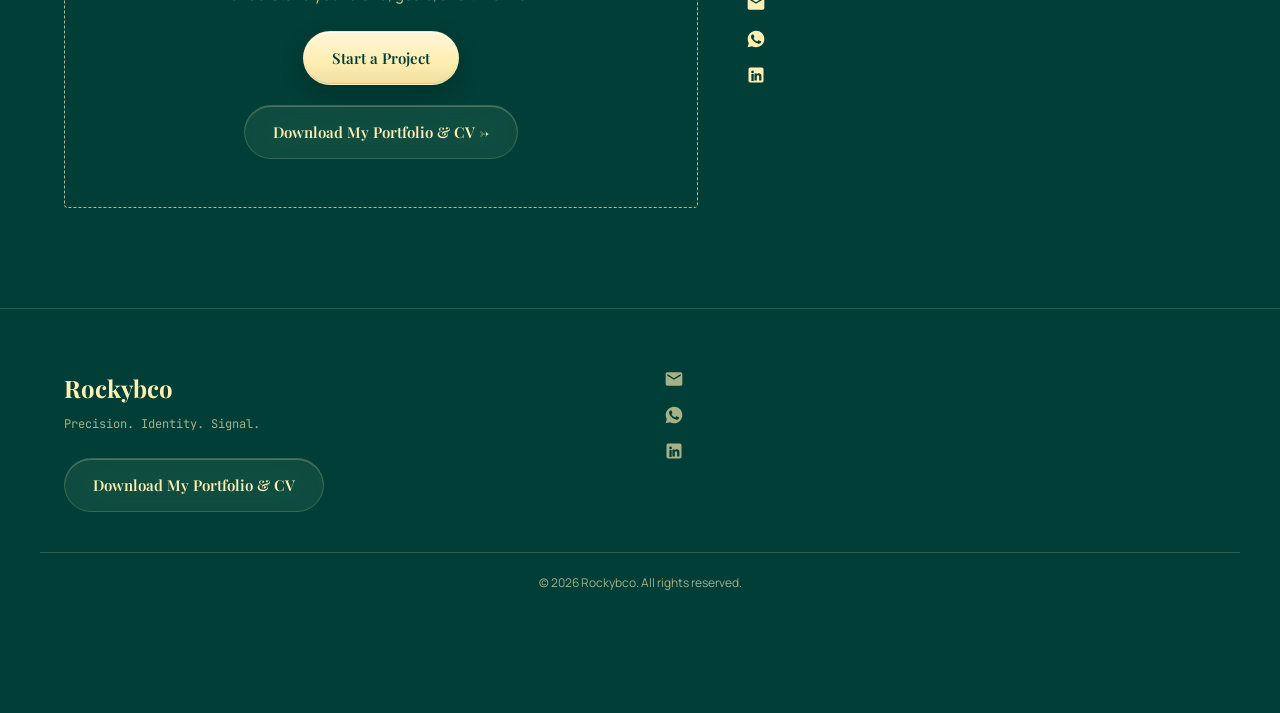
==== commit 3812d961: "kstoimenov-style redesign: centered hero, dock on all pages, services accordion - Homepage: ribbed t" ====
--- a/index.html
+++ b/index.html
@@ -70,35 +70,56 @@
   <style>
     /* ===== HOME PAGE STYLES ===== */
     .hero {
-      background: var(--teal);
+      background:
+        radial-gradient(ellipse 80% 60% at 50% 40%, rgba(255, 239, 179, 0.08), transparent 70%),
+        repeating-linear-gradient(90deg, rgba(255, 239, 179, 0.05) 0 2px, transparent 2px 90px),
+        var(--teal);
       min-height: 100vh;
       display: flex;
-      align-items: flex-end;
-      padding: 140px 0 90px;
+      align-items: center;
+      justify-content: center;
+      text-align: center;
+      padding: 140px 0 120px;
       overflow: hidden;
       position: relative;
-    }
+      cursor: none;
+    }
+    @media (pointer: coarse) { .hero { cursor: auto; } }
 
     .hero-inner {
-      display: grid;
-      grid-template-columns: 58% 42%;
-      gap: 0;
-      align-items: end;
+      display: flex;
+      flex-direction: column;
+      align-items: center;
       width: 100%;
-    }
-
-    .hero-text {
       position: relative;
       z-index: 2;
-      margin-right: -80px;
-      padding-bottom: 80px;
-    }
-
-    @media (max-width: 900px) {
-      .hero-inner {
-        grid-template-columns: 1fr;
-      }
-    }
+    }
+
+    .hero-cursor {
+      position: absolute;
+      top: 0;
+      left: 0;
+      width: 56px;
+      height: 56px;
+      margin: -28px 0 0 -28px;
+      border: 1px solid var(--cream-dim);
+      border-radius: 50%;
+      display: flex;
+      align-items: center;
+      justify-content: center;
+      font-family: var(--font-mono);
+      font-size: 20px;
+      color: var(--cream);
+      background: rgba(255, 239, 179, 0.06);
+      -webkit-backdrop-filter: blur(8px);
+      backdrop-filter: blur(8px);
+      pointer-events: none;
+      z-index: 3;
+      opacity: 0;
+      transition: opacity 0.3s ease;
+    }
+    .hero:hover .hero-cursor { opacity: 1; }
+    @media (pointer: coarse) { .hero-cursor { display: none; } }
 
     .hero-label {
       font-family: var(--font-mono);
@@ -114,76 +135,51 @@
     }
 
     .hero-headline {
-      font-family: var(--font-head);
-      font-size: clamp(56px, 7vw, 110px);
-      font-weight: 700;
-      line-height: 0.95;
+      font-size: clamp(52px, 8vw, 120px);
+      font-weight: 500;
+      line-height: 1.02;
       letter-spacing: -0.02em;
       color: var(--cream);
-      margin-bottom: 20px;
+      margin-bottom: 32px;
       opacity: 0;
-      transform: translateX(-40px);
-      animation: fadeLeft 0.7s ease-out 0.15s forwards;
-    }
-
-    @keyframes fadeLeft {
-      to {
-        opacity: 1;
-        transform: translateX(0);
-      }
-    }
-
-    .hero-sub {
+      transform: translateY(30px);
+      animation: fadeUp 0.8s ease-out 0.15s forwards;
+      max-width: 1000px;
+    }
+    .hero-headline .hl-sans { font-family: var(--font-body); font-weight: 500; }
+    .hero-headline .hl-serif { font-family: var(--font-head); font-style: italic; font-weight: 600; }
+
+    .hero-side-cta {
+      display: flex;
+      flex-direction: column;
+      align-items: flex-end;
+      gap: 16px;
+      opacity: 0;
+      transform: translateY(24px);
+      animation: fadeUp 0.7s ease-out 0.45s forwards;
+    }
+
+    .hero-subs {
+      display: flex;
+      justify-content: space-between;
+      align-items: flex-start;
+      gap: 32px;
+      width: 100%;
+      max-width: 900px;
+      margin-top: -8px;
+      opacity: 0;
+      animation: fadeUp 0.7s ease-out 0.6s forwards;
+    }
+    .hero-subs p {
       font-family: var(--font-body);
-      font-size: 18px;
-      font-weight: 400;
-      color: var(--cream);
-      opacity: 0;
-      margin-bottom: 36px;
-      max-width: 440px;
-      transform: translateX(-40px);
-      animation: fadeLeft 0.6s ease-out 0.3s forwards;
-    }
-
-    .hero-btns {
-      display: flex;
-      gap: 16px;
-      flex-wrap: wrap;
-      opacity: 0;
-      transform: translateX(-40px);
-      animation: fadeLeft 0.6s ease-out 0.45s forwards;
-    }
-
-    .hero-photo {
-      display: flex;
-      justify-content: flex-end;
-      align-items: flex-end;
-      opacity: 0;
-      transform: translateX(110px) scale(0.96);
-      transition: opacity 0.9s ease-out, transform 0.9s cubic-bezier(0.22, 1, 0.36, 1);
-      perspective: 1000px;
-      position: relative;
-      z-index: 1;
-      will-change: transform, opacity;
-    }
-
-    .hero-photo.in-view {
-      opacity: 1;
-      transform: translateX(0) scale(1);
-    }
-
-    .hero-photo img {
-      max-height: 660px;
-      width: auto;
-      object-fit: contain;
-      transform-style: preserve-3d;
-      transition: transform 0.4s ease;
-      filter: drop-shadow(0 24px 48px rgba(0, 0, 0, 0.35));
-    }
-
-    .hero-photo:hover img {
-      transform: perspective(1000px) rotateY(-6deg) rotateX(2deg) scale(1.02);
-    }
+      font-size: 15px;
+      line-height: 1.6;
+      color: var(--cream);
+      opacity: 0.75;
+      max-width: 260px;
+    }
+    .hero-subs p:first-child { text-align: left; }
+    .hero-subs p:last-child { text-align: right; }
 
     /* Glass nav on home — teal/cream only */
     .site-header {
@@ -192,17 +188,18 @@
       -webkit-backdrop-filter: blur(26px) saturate(1.6);
       border-bottom: 1px solid var(--border);
     }
+    .site-header .nav-inner { justify-content: center; }
+    .site-header .nav-inner .nav-cta { position: absolute; right: 24px; }
 
     @media (max-width: 900px) {
       .hero { padding: 120px 0 90px; }
-      .hero-text { margin-right: 0; padding-bottom: 40px; }
-      .hero-photo { justify-content: center; }
-      .hero-photo img { max-height: 480px; }
+      .hero-subs { flex-direction: column; align-items: center; gap: 12px; }
+      .hero-subs p:first-child, .hero-subs p:last-child { text-align: center; }
+      .hero-side-cta { align-items: center; }
     }
 
     @media (prefers-reduced-motion: reduce) {
-      .hero-photo img { transition: none; }
-      .hero-photo:hover img { transform: none; }
+      .hero-cursor { display: none; }
     }
 
     @keyframes fadeUp {
@@ -220,6 +217,36 @@
     }
 
 
+
+    /* Stats band */
+    .stats {
+      background: var(--teal);
+      border-top: 1px solid var(--border);
+      border-bottom: 1px solid var(--border);
+      padding: 48px 0;
+    }
+    .stats-inner {
+      display: grid;
+      grid-template-columns: repeat(4, 1fr);
+      gap: 24px;
+      text-align: center;
+    }
+    @media (max-width: 768px) { .stats-inner { grid-template-columns: repeat(2, 1fr); } }
+    .stat { display: flex; flex-direction: column; gap: 6px; }
+    .stat-num {
+      font-family: var(--font-head);
+      font-size: clamp(36px, 4vw, 56px);
+      font-weight: 700;
+      color: var(--cream);
+      line-height: 1;
+    }
+    .stat-label {
+      font-family: var(--font-mono);
+      font-size: 11px;
+      text-transform: uppercase;
+      letter-spacing: 0.12em;
+      color: var(--cream-dim);
+    }
 
     /* Bio (Pale Cream Background) */
     .bio-section {
@@ -302,6 +329,7 @@
     }
 
     .project-card .thumb {
+      position: relative;
       width: 100%;
       aspect-ratio: 16/10;
       background: var(--teal-light);
@@ -321,6 +349,23 @@
       position: relative;
     }
 
+    .card-num {
+      position: absolute;
+      top: 12px;
+      left: 12px;
+      z-index: 3;
+      font-family: var(--font-mono);
+      font-size: 11px;
+      letter-spacing: 0.1em;
+      color: var(--cream);
+      background: rgba(1, 62, 55, 0.6);
+      -webkit-backdrop-filter: blur(10px);
+      backdrop-filter: blur(10px);
+      border: 1px solid var(--border);
+      border-radius: 999px;
+      padding: 4px 12px;
+    }
+
     .project-card h3 {
       font-family: var(--font-head);
       font-size: 18px;
@@ -359,6 +404,60 @@
       .service-grid {
         grid-template-columns: 1fr;
       }
+    }
+
+    /* Giant accordion service rows */
+    .service-rows { border-top: 1px solid var(--teal-border); }
+    .service-row { border-bottom: 1px solid var(--teal-border); }
+    .service-row summary {
+      display: flex;
+      align-items: baseline;
+      gap: 24px;
+      padding: 32px 8px;
+      cursor: pointer;
+      list-style: none;
+      transition: background var(--transition), padding var(--transition);
+    }
+    .service-row summary::-webkit-details-marker { display: none; }
+    .service-row summary:hover { background: rgba(1, 62, 55, 0.05); }
+    .row-num {
+      font-family: var(--font-mono);
+      font-size: 13px;
+      color: var(--teal-dim);
+    }
+    .row-name {
+      font-family: var(--font-head);
+      font-size: clamp(40px, 6vw, 84px);
+      font-weight: 700;
+      color: var(--teal);
+      line-height: 1;
+      flex: 1;
+      transition: transform var(--transition);
+    }
+    .service-row summary:hover .row-name { transform: translateX(12px); }
+    .row-tier {
+      font-family: var(--font-mono);
+      font-size: 11px;
+      text-transform: uppercase;
+      letter-spacing: 0.12em;
+      color: var(--teal-dim);
+    }
+    .row-plus {
+      font-family: var(--font-mono);
+      font-size: 28px;
+      color: var(--teal);
+      transition: transform 0.3s ease;
+    }
+    .service-row[open] .row-plus { transform: rotate(45deg); }
+    .row-body { padding: 0 8px 40px 64px; max-width: 760px; }
+    .row-body .intro { font-size: 15px; opacity: 0.85; margin-bottom: 20px; }
+    .row-body ul { margin-bottom: 24px; }
+    .row-body ul li { font-size: 14px; padding: 6px 0; border-bottom: 1px solid var(--teal-border); opacity: 0.85; }
+    .row-body .ideal { font-size: 13px; font-style: italic; opacity: 0.7; margin: 16px 0; }
+    .row-body .timeline { font-family: var(--font-mono); font-size: 12px; color: var(--teal-dim); margin-bottom: 20px; }
+    @media (max-width: 768px) {
+      .row-body { padding: 0 8px 32px; }
+      .row-tier { display: none; }
     }
 
     .service-card {
@@ -478,6 +577,42 @@
       font-family: var(--font-mono);
       font-size: 12px;
       color: var(--cream-dim);
+    }
+
+    /* Client wall */
+    .client-wall { margin-top: 56px; text-align: center; }
+    .wall-label {
+      font-family: var(--font-mono);
+      font-size: 11px;
+      text-transform: uppercase;
+      letter-spacing: 0.14em;
+      color: var(--cream-dim);
+      display: block;
+      margin-bottom: 20px;
+    }
+    .wall-chips {
+      display: flex;
+      flex-wrap: wrap;
+      justify-content: center;
+      gap: 12px;
+    }
+    .wall-chips span {
+      font-family: var(--font-head);
+      font-size: 16px;
+      font-weight: 600;
+      color: var(--cream);
+      padding: 10px 22px;
+      border-radius: 999px;
+      border: 1px solid var(--border);
+      background: rgba(255, 239, 179, 0.06);
+      -webkit-backdrop-filter: blur(12px);
+      backdrop-filter: blur(12px);
+      transition: all var(--transition);
+    }
+    .wall-chips span:hover {
+      background: var(--cream);
+      color: var(--teal);
+      transform: translateY(-2px);
     }
 
     /* FAQ (Pale Cream) */
@@ -722,16 +857,27 @@
     </div>
     <div class='mobile-nav'><a href='index.html'>Home</a><a href='work.html'>Portfolio</a><a href='about.html'>About</a><a href='brief.html'>Contact</a><a href='brief.html' class='nav-cta'>Start a Project</a></div>
   </header>
-  <nav class='nav-links' aria-label='Primary'><a href='work.html' class='nav-link'>Portfolio</a><a href='about.html' class='nav-link'>About</a><a href='brief.html' class='nav-link'>Contact</a></nav><!-- HERO -->
+  <nav class='nav-links' aria-label='Primary'><a href='index.html' class='nav-link active'>Home</a><a href='work.html' class='nav-link'>Portfolio</a><a href='about.html' class='nav-link'>About</a><a href='brief.html' class='nav-link'>Contact</a></nav><!-- HERO -->
   <section class='hero'>
     <div class='container hero-inner'>
-      <div class='hero-text'>
-        <div class='hero-label'>Brand Identity &middot; Web Design</div>
-        <h1 class='hero-headline'>Precision.<br>Identity.<br>Signal.</h1>
-        <p class='hero-sub'>Brand identity and web design for founders building things that matter.</p>
-        <div class='hero-btns'><a href='brief.html' class='btn btn-primary'>Start a Project &rarr;</a><a href='brief.html' class='btn btn-ghost'>Get in Touch &rarr;</a></div>
+      <div class='hero-label'>Brand Identity &middot; Web Design</div>
+      <h1 class='hero-headline'><span class='hl-sans'>Precision. Identity.</span><br><span class='hl-serif'>Signal.</span></h1>
+      <div class='hero-subs'>
+        <p>Brand identity designer shaping precision systems and custom-coded websites</p>
+        <div class='hero-side-cta'>
+          <a href='brief.html' class='btn btn-ghost'>Start a Project &rarr;</a>
+          <p>For founders who need it shipped, not workshopped</p>
+        </div>
       </div>
-      <div class='hero-photo' id='heroPhoto'><img src='assets/image/rockyb-cutout.png' alt='Ibraheem Abdulroqeeb Olayemi — Rockyb, Brand Identity Designer' width='400' height='520' loading='eager' fetchpriority='high' decoding='async'></div>
+    </div>
+    <div class='hero-cursor' aria-hidden='true'>+</div>
+  </section><!-- STATS -->
+  <section class='stats'>
+    <div class='container stats-inner reveal'>
+      <div class='stat'><span class='stat-num'>10</span><span class='stat-label'>Selected projects</span></div>
+      <div class='stat'><span class='stat-num'>4</span><span class='stat-label'>Disciplines, one owner</span></div>
+      <div class='stat'><span class='stat-num'>2</span><span class='stat-label'>Web3 contest wins</span></div>
+      <div class='stat'><span class='stat-num'>24h</span><span class='stat-label'>Response time</span></div>
     </div>
   </section><!-- BIO -->
   <section class='bio-section section'>
@@ -749,15 +895,15 @@
       <h2 class='section-headline reveal'>Past Projects</h2>
       <div class='project-grid stagger-children' id='featuredGrid'>
         <div class='project-card' data-modal='ceeravo'>
-          <div class='thumb'><img src='assets/projects/ceeravo/ceeravo-thumbnail.png' alt='Ceeravo brand identity' width='400' height='250' loading='lazy'></div>
+          <div class='thumb'><span class='card-num'>01</span><img src='assets/projects/ceeravo/ceeravo-thumbnail.png' alt='Ceeravo brand identity' width='400' height='250' loading='lazy'></div>
           <h3>Ceeravo</h3><span class='tag'>Brand Identity</span>
         </div>
         <div class='project-card' data-modal='denshi'>
-          <div class='thumb video-thumb'><video src='assets/web3/denshi.mp4' muted playsinline preload='metadata' poster='assets/web3/denshi-poster.jpeg' onerror="this.poster='assets/web3/denshi-poster.jpeg'; this.style.display='block';"></video><span class='play-icon' style='position:absolute;inset:0;display:flex;align-items:center;justify-content:center;font-size:28px;color:var(--cream);text-shadow:0 2px 8px rgba(0,0,0,0.5);pointer-events:none;'>&#9654;</span></div>
+          <div class='thumb video-thumb'><span class='card-num'>02</span><video src='assets/web3/denshi.mp4' muted playsinline preload='metadata' poster='assets/web3/denshi-poster.jpeg' onerror="this.poster='assets/web3/denshi-poster.jpeg'; this.style.display='block';"></video><span class='play-icon' style='position:absolute;inset:0;display:flex;align-items:center;justify-content:center;font-size:28px;color:var(--cream);text-shadow:0 2px 8px rgba(0,0,0,0.5);pointer-events:none;'>&#9654;</span></div>
           <h3>Denshi</h3><span class='tag'>Video</span>
         </div>
         <div class='project-card' data-modal='beekeeper'>
-          <div class='thumb video-thumb'><video src='assets/web3/beekeeper.mp4' muted playsinline preload='metadata' poster='assets/web3/beekeeper-poster.png' onerror="this.poster='assets/web3/beekeeper-poster.png'; this.style.display='block';"></video><span class='play-icon' style='position:absolute;inset:0;display:flex;align-items:center;justify-content:center;font-size:28px;color:var(--cream);text-shadow:0 2px 8px rgba(0,0,0,0.5);pointer-events:none;'>&#9654;</span></div>
+          <div class='thumb video-thumb'><span class='card-num'>03</span><video src='assets/web3/beekeeper.mp4' muted playsinline preload='metadata' poster='assets/web3/beekeeper-poster.png' onerror="this.poster='assets/web3/beekeeper-poster.png'; this.style.display='block';"></video><span class='play-icon' style='position:absolute;inset:0;display:flex;align-items:center;justify-content:center;font-size:28px;color:var(--cream);text-shadow:0 2px 8px rgba(0,0,0,0.5);pointer-events:none;'>&#9654;</span></div>
           <h3>Beekeeper</h3><span class='tag'>Video</span>
         </div>
       </div>
@@ -767,60 +913,63 @@
   <section class='services section' id='services'>
     <div class='container'><span class='section-label reveal on-cream'>Our Services</span>
       <h2 class='section-headline reveal on-cream'>Three Ways to Work With Us</h2>
-      <div class='service-grid stagger-children'>
-        <div class='service-card'>
-          <div class='tier'>The Foundation</div>
-          <h3>Origin</h3>
-          <p class='intro'>For brands starting from zero. Origin gives you the core visual identity you need to show up with clarity and confidence.</p>
-          <ul>
-            <li>Logo design</li>
-            <li>Logo color variations</li>
-            <li>Typography system</li>
-            <li>Brand usage guidelines (1-page PDF)</li>
-            <li>2 brand mockups</li>
-            <li>2 revision rounds</li>
-            <li>Final files: PNG, PDF</li>
-          </ul>
-          <p class='ideal'>Ideal for: Early-stage startups, solo founders, new businesses</p>
-          <p class='timeline'>Delivery: 7 Working Days</p><a href='brief.html' class='btn btn-ghost'>Inquire About Origin</a>
-        </div>
-        <div class='service-card highlight'>
-          <div class='tier'>The Full System</div>
-          <h3>Cipher</h3>
-          <p class='intro'>For brands ready to go beyond a logo. Cipher delivers a complete brand identity system — every visual touchpoint, built with precision.</p>
-          <ul>
-            <li>Everything in Origin</li>
-            <li>Multiple logo forms (transparent + alternate)</li>
-            <li>Brand pattern and texture design</li>
-            <li>Brand voice and tone guide</li>
-            <li>Business card design</li>
-            <li>Brand book (digital PDF, 8–12 pages)</li>
-            <li>Full color system with usage rules</li>
-            <li>Typography hierarchy documentation</li>
-            <li>3 brand mockups across touchpoints</li>
-            <li>3 revision rounds</li>
-          </ul>
-          <p class='ideal'>Ideal for: Growing brands, rebranding businesses, funded startups</p>
-          <p class='timeline'>Delivery: 10–14 Working Days</p><a href='brief.html' class='btn btn-ghost'>Inquire About Cipher</a>
-        </div>
-        <div class='service-card'>
-          <div class='tier'>Brand Identity + Coded Presence</div>
-          <h3>Apex</h3>
-          <p class='intro'>For brands that need everything — identity and a digital home. Apex pairs a full brand system with a custom-coded website, built clean and deployed live.</p>
-          <ul>
-            <li>Everything in Cipher</li>
-            <li>21+ page comprehensive brand guideline</li>
-            <li>5+ mockups</li>
-            <li>Custom HTML/CSS/JS website (up to 5 pages)</li>
-            <li>Mobile-responsive across all screens</li>
-            <li>Basic SEO setup</li>
-            <li>Netlify deployment included</li>
-            <li>1 month of minor post-launch edits</li>
-            <li>3 revision rounds</li>
-          </ul>
-          <p class='ideal'>Ideal for: Brands launching seriously, Web3 projects, international clients</p>
-          <p class='timeline'>Delivery: 20–21 Working Days</p><a href='brief.html' class='btn btn-ghost'>Inquire About Apex</a>
-        </div>
+      <div class='service-rows stagger-children'>
+        <details class='service-row' open>
+          <summary><span class='row-num'>01</span><span class='row-name'>Origin</span><span class='row-tier'>The Foundation</span><span class='row-plus'>+</span></summary>
+          <div class='row-body'>
+            <p class='intro'>For brands starting from zero. Origin gives you the core visual identity you need to show up with clarity and confidence.</p>
+            <ul>
+              <li>Logo design</li>
+              <li>Logo color variations</li>
+              <li>Typography system</li>
+              <li>Brand usage guidelines (1-page PDF)</li>
+              <li>2 brand mockups</li>
+              <li>2 revision rounds</li>
+              <li>Final files: PNG, PDF</li>
+            </ul>
+            <p class='ideal'>Ideal for: Early-stage startups, solo founders, new businesses</p>
+            <p class='timeline'>Delivery: 7 Working Days</p><a href='brief.html' class='btn btn-teal'>Inquire About Origin</a>
+          </div>
+        </details>
+        <details class='service-row'>
+          <summary><span class='row-num'>02</span><span class='row-name'>Cipher</span><span class='row-tier'>The Full System</span><span class='row-plus'>+</span></summary>
+          <div class='row-body'>
+            <p class='intro'>For brands ready to go beyond a logo. Cipher delivers a complete brand identity system — every visual touchpoint, built with precision.</p>
+            <ul>
+              <li>Everything in Origin</li>
+              <li>Multiple logo forms (transparent + alternate)</li>
+              <li>Brand pattern and texture design</li>
+              <li>Brand voice and tone guide</li>
+              <li>Business card design</li>
+              <li>Brand book (digital PDF, 8–12 pages)</li>
+              <li>Full color system with usage rules</li>
+              <li>Typography hierarchy documentation</li>
+              <li>3 brand mockups across touchpoints</li>
+              <li>3 revision rounds</li>
+            </ul>
+            <p class='ideal'>Ideal for: Growing brands, rebranding businesses, funded startups</p>
+            <p class='timeline'>Delivery: 10–14 Working Days</p><a href='brief.html' class='btn btn-teal'>Inquire About Cipher</a>
+          </div>
+        </details>
+        <details class='service-row'>
+          <summary><span class='row-num'>03</span><span class='row-name'>Apex</span><span class='row-tier'>Brand Identity + Coded Presence</span><span class='row-plus'>+</span></summary>
+          <div class='row-body'>
+            <p class='intro'>For brands that need everything — identity and a digital home. Apex pairs a full brand system with a custom-coded website, built clean and deployed live.</p>
+            <ul>
+              <li>Everything in Cipher</li>
+              <li>21+ page comprehensive brand guideline</li>
+              <li>5+ mockups</li>
+              <li>Custom HTML/CSS/JS website (up to 5 pages)</li>
+              <li>Mobile-responsive across all screens</li>
+              <li>Basic SEO setup</li>
+              <li>Netlify deployment included</li>
+              <li>1 month of minor post-launch edits</li>
+              <li>3 revision rounds</li>
+            </ul>
+            <p class='ideal'>Ideal for: Brands launching seriously, Web3 projects, international clients</p>
+            <p class='timeline'>Delivery: 20–21 Working Days</p><a href='brief.html' class='btn btn-teal'>Inquire About Apex</a>
+          </div>
+        </details>
       </div>
       <p class='service-note'>All packages are priced based on project scope. Get in touch to discuss your brand.</p>
     </div>
@@ -848,6 +997,12 @@
         <div class='testimonial-card'>
           <p>I have worked with Rockyb on multiple projects, and he is genuinely one of the best brand identity designners I have come across. He combines branding, visual identity, creative direction, and vibe coding to create clean, polished websites and digital experiences that feel unique to each brand. I highly recommend him. </p>
           <div class='attr'>— Ayokunmi, SEO Copywriter and AI Content Strategist</div>
+        </div>
+      </div>
+      <div class='client-wall reveal'>
+        <span class='wall-label'>Trusted by teams &amp; founders</span>
+        <div class='wall-chips'>
+          <span>Ceeravo</span><span>Echoes of Campus</span><span>Go Move</span><span>Vogues by Dehem</span><span>Ayokunmi</span><span>Brave Nexus</span><span>Zuribites</span><span>Acceleration</span><span>OyttO Culture</span>
         </div>
       </div>
     </div>
@@ -1026,46 +1181,17 @@
       document.body.style.overflow = '';
     }
 
-    /* Hero 3D tilt + scroll-up entrance + parallax — respects reduced motion */
+    /* Hero cursor dot — follows mouse, desktop fine pointers only */
     (function () {
-      const photo = document.getElementById('heroPhoto');
-      if (!photo) return;
-      if (window.matchMedia('(prefers-reduced-motion: reduce)').matches) {
-        photo.classList.add('in-view');
-        return;
-      }
-      const img = photo.querySelector('img');
-      const hero = photo.closest('.hero');
-      // Replay entrance each time hero scrolls into view (scroll up brings image back)
-      const io = new IntersectionObserver(entries => {
-        entries.forEach(entry => {
-          if (entry.isIntersecting) photo.classList.add('in-view');
-          else photo.classList.remove('in-view');
-        });
-      }, { threshold: 0.2 });
-      io.observe(hero);
-      // Gentle parallax while hero is visible
-      let ticking = false;
-      window.addEventListener('scroll', () => {
-        if (ticking) return;
-        ticking = true;
-        requestAnimationFrame(() => {
-          const r = hero.getBoundingClientRect();
-          if (r.bottom > 0 && r.top < window.innerHeight) {
-            const p = Math.min(Math.max(-r.top / r.height, 0), 1);
-            photo.style.translate = `0 ${p * 40}px`;
-          }
-          ticking = false;
-        });
-      }, { passive: true });
-      // Mousemove 3D tilt
+      const hero = document.querySelector('.hero');
+      const dot = document.querySelector('.hero-cursor');
+      if (!hero || !dot) return;
+      if (!window.matchMedia('(pointer: fine)').matches) return;
+      if (window.matchMedia('(prefers-reduced-motion: reduce)').matches) return;
       hero.addEventListener('mousemove', e => {
         const r = hero.getBoundingClientRect();
-        const x = (e.clientX - r.left) / r.width - 0.5;
-        const y = (e.clientY - r.top) / r.height - 0.5;
-        img.style.transform = `perspective(1000px) rotateY(${x * -8}deg) rotateX(${y * 4}deg) scale(1.02)`;
+        dot.style.transform = `translate(${e.clientX - r.left}px, ${e.clientY - r.top}px)`;
       });
-      hero.addEventListener('mouseleave', () => { img.style.transform = ''; });
     })();
   </script>
 </body>
--- a/css/style.css
+++ b/css/style.css
@@ -243,8 +243,14 @@
 .nav-inner {
   display: flex;
   align-items: center;
-  justify-content: space-between;
+  justify-content: flex-end;
   height: 72px;
+  position: relative;
+}
+.nav-inner .logo-link {
+  position: absolute;
+  left: 50%;
+  transform: translateX(-50%);
 }
 .logo-link { display: flex; align-items: center; }
 .logo-link img { height: 32px; width: auto; }
@@ -267,11 +273,11 @@
   padding: 10px 30px;
   border-radius: 9999px;
   max-width: calc(100vw - 32px);
-  background: rgba(255, 255, 255, 0.4);
+  background: rgba(255, 239, 179, 0.55);
   -webkit-backdrop-filter: blur(16px) saturate(1.5);
   backdrop-filter: blur(16px) saturate(1.5);
-  border: 1px solid rgba(255, 255, 255, 0.2);
-  box-shadow: inset 0 1px 0 rgba(255, 255, 255, 0.5), 0 12px 40px rgba(1, 62, 55, 0.18);
+  border: 1px solid rgba(1, 62, 55, 0.14);
+  box-shadow: inset 0 1px 0 rgba(255, 255, 255, 0.65), 0 12px 40px rgba(1, 62, 55, 0.22);
   transition: background 0.4s ease, border-color 0.4s ease, box-shadow 0.4s ease;
 }
 .nav-link {
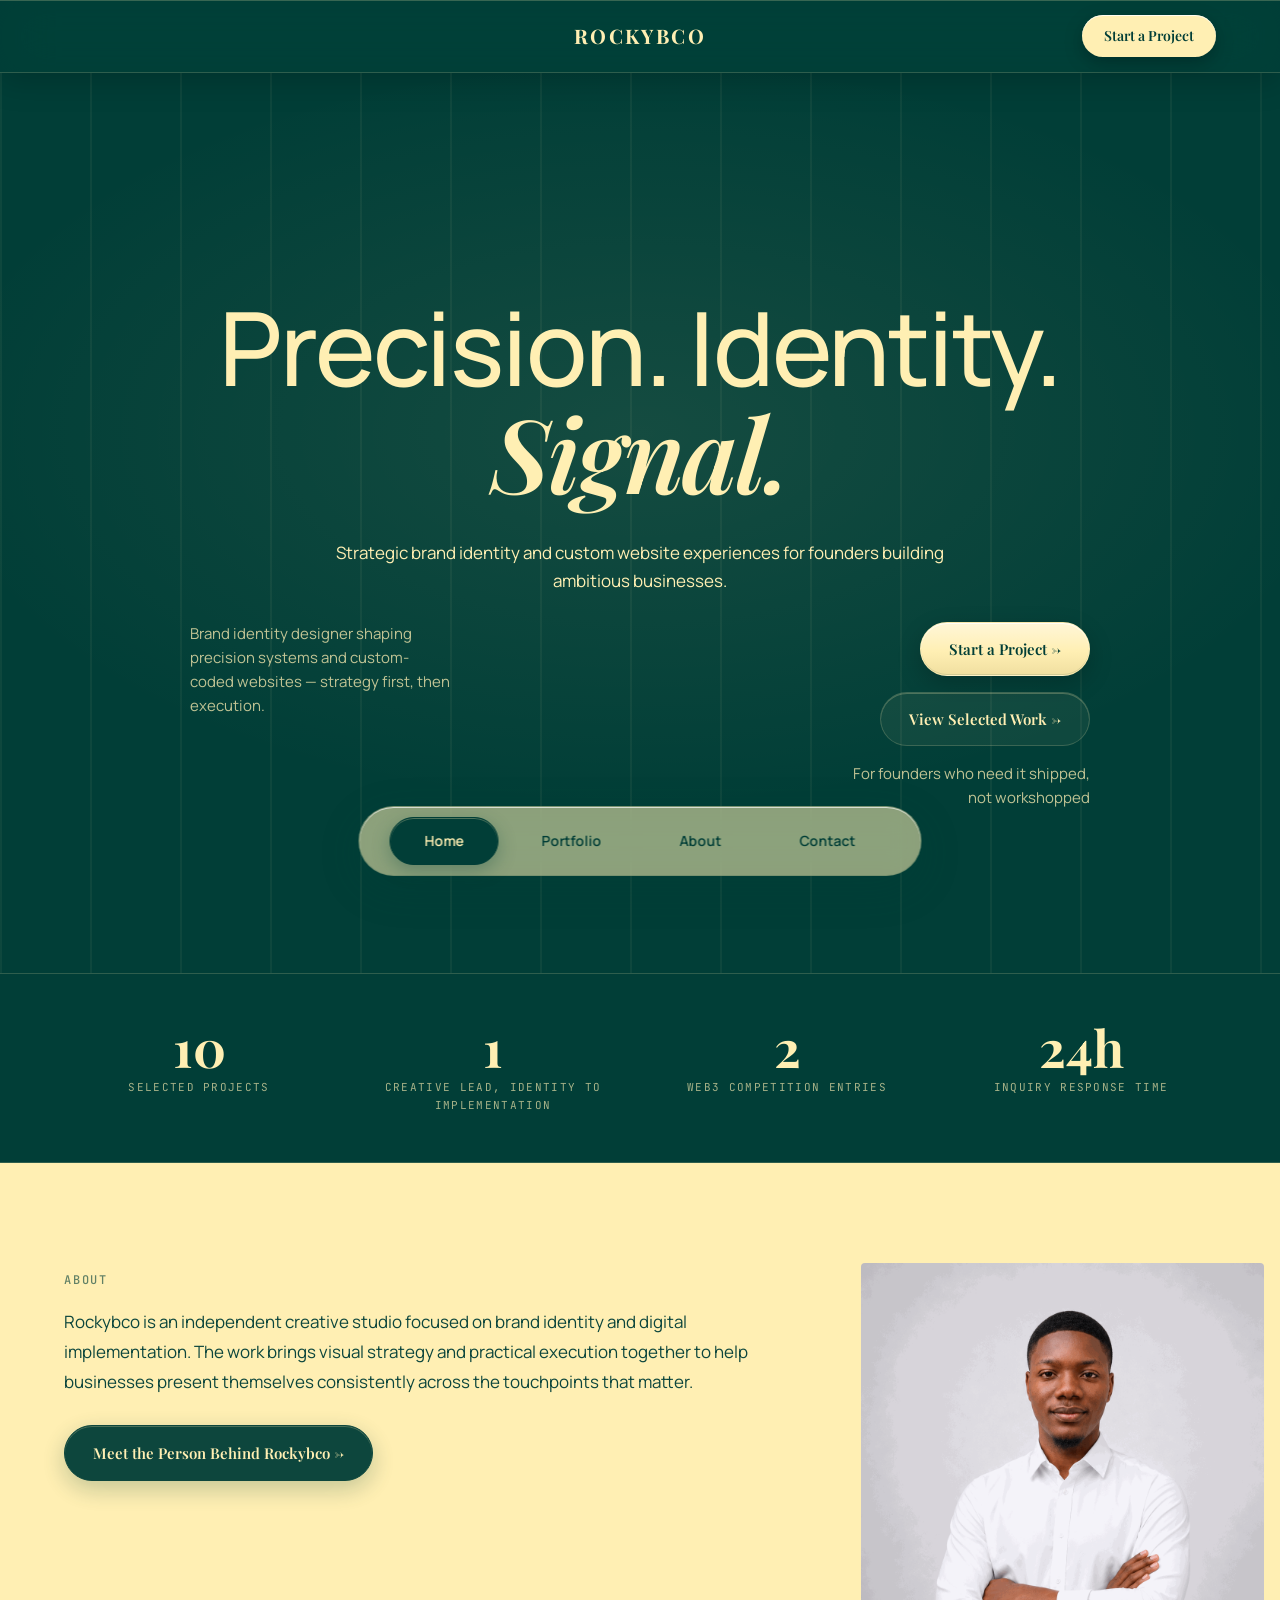
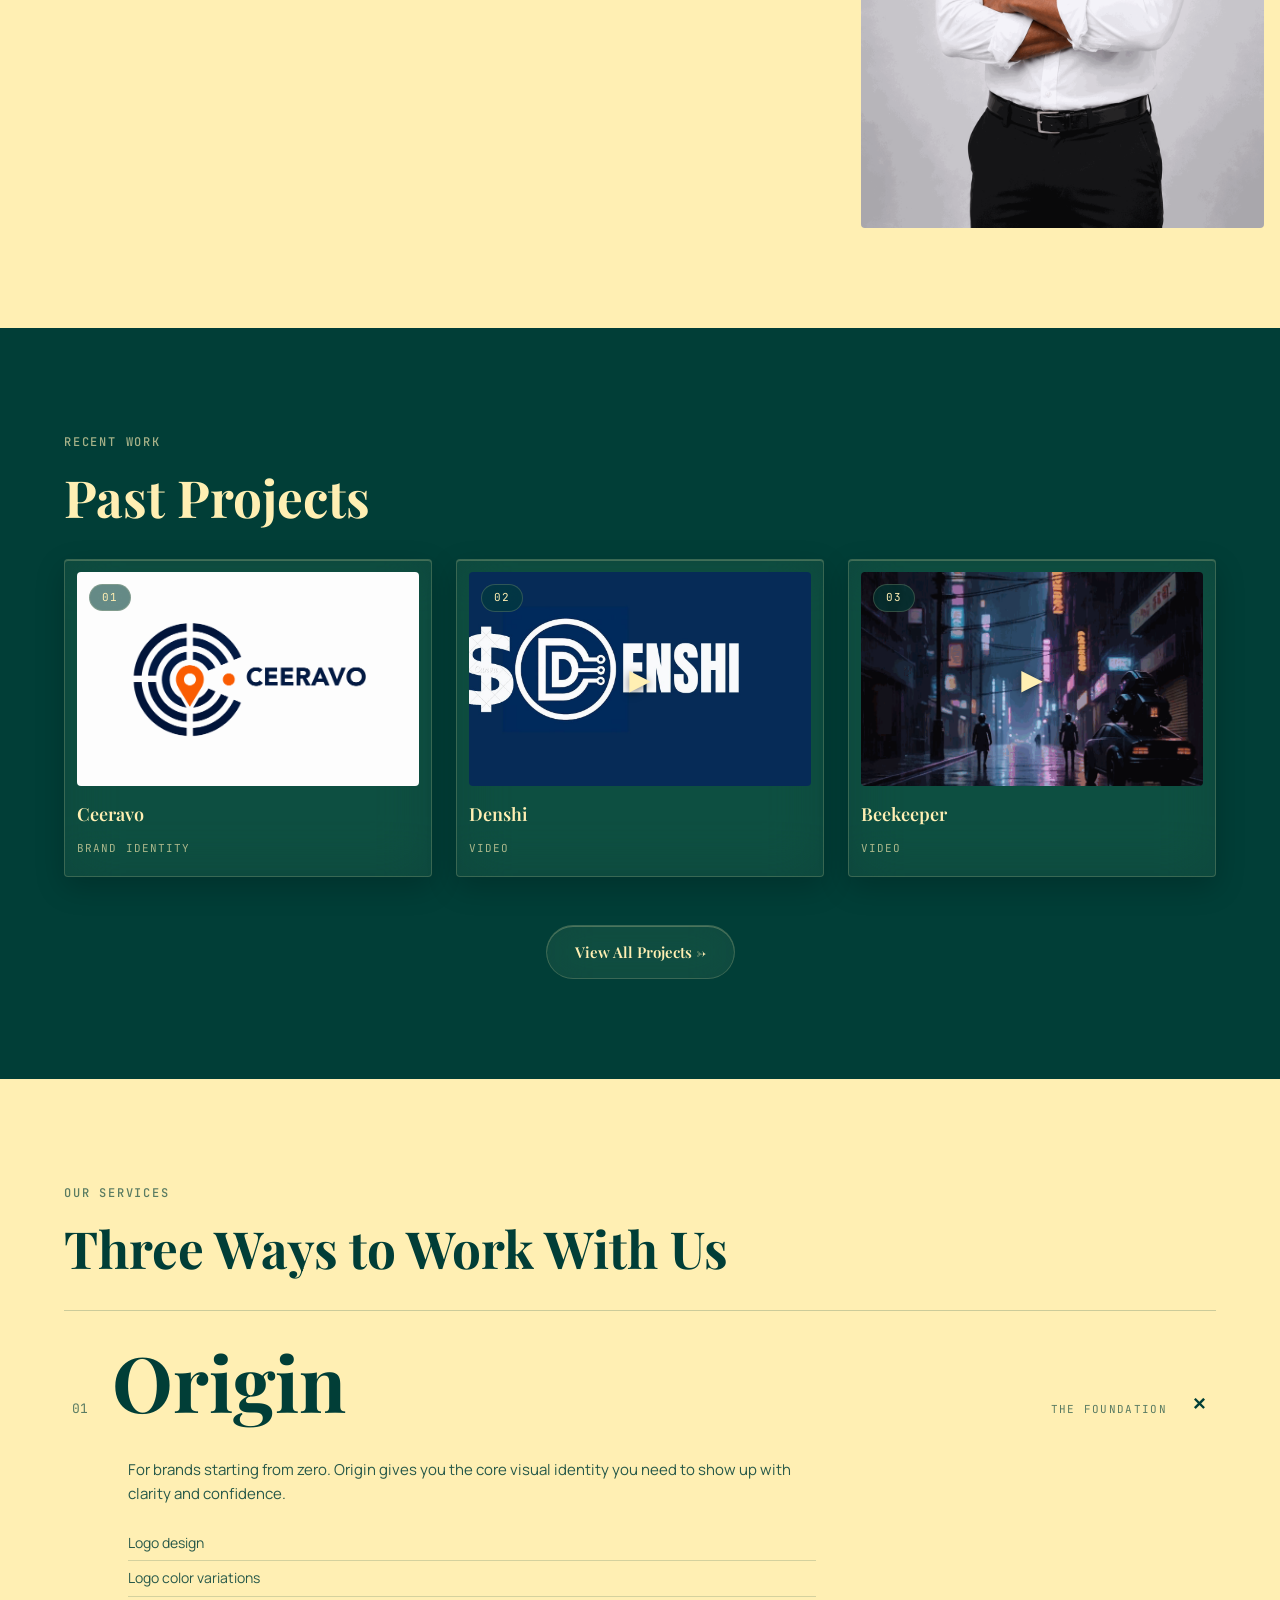
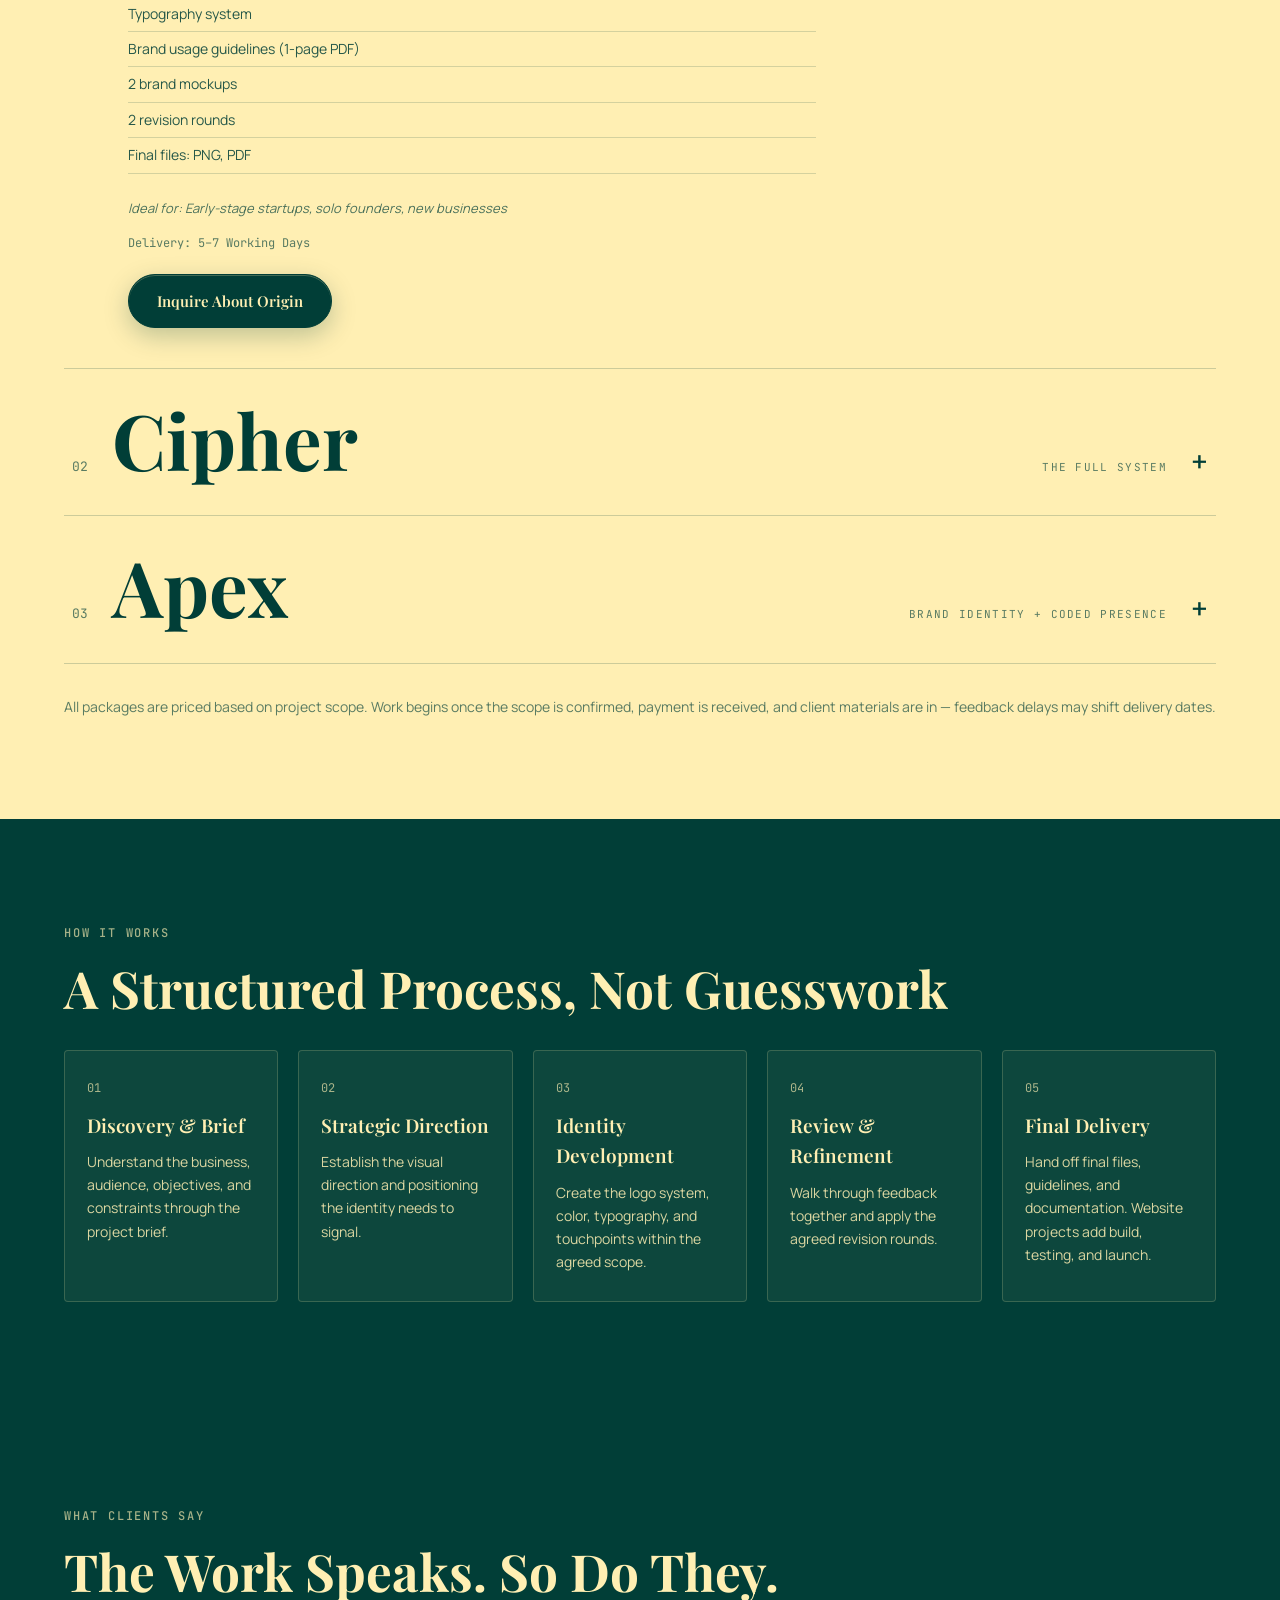
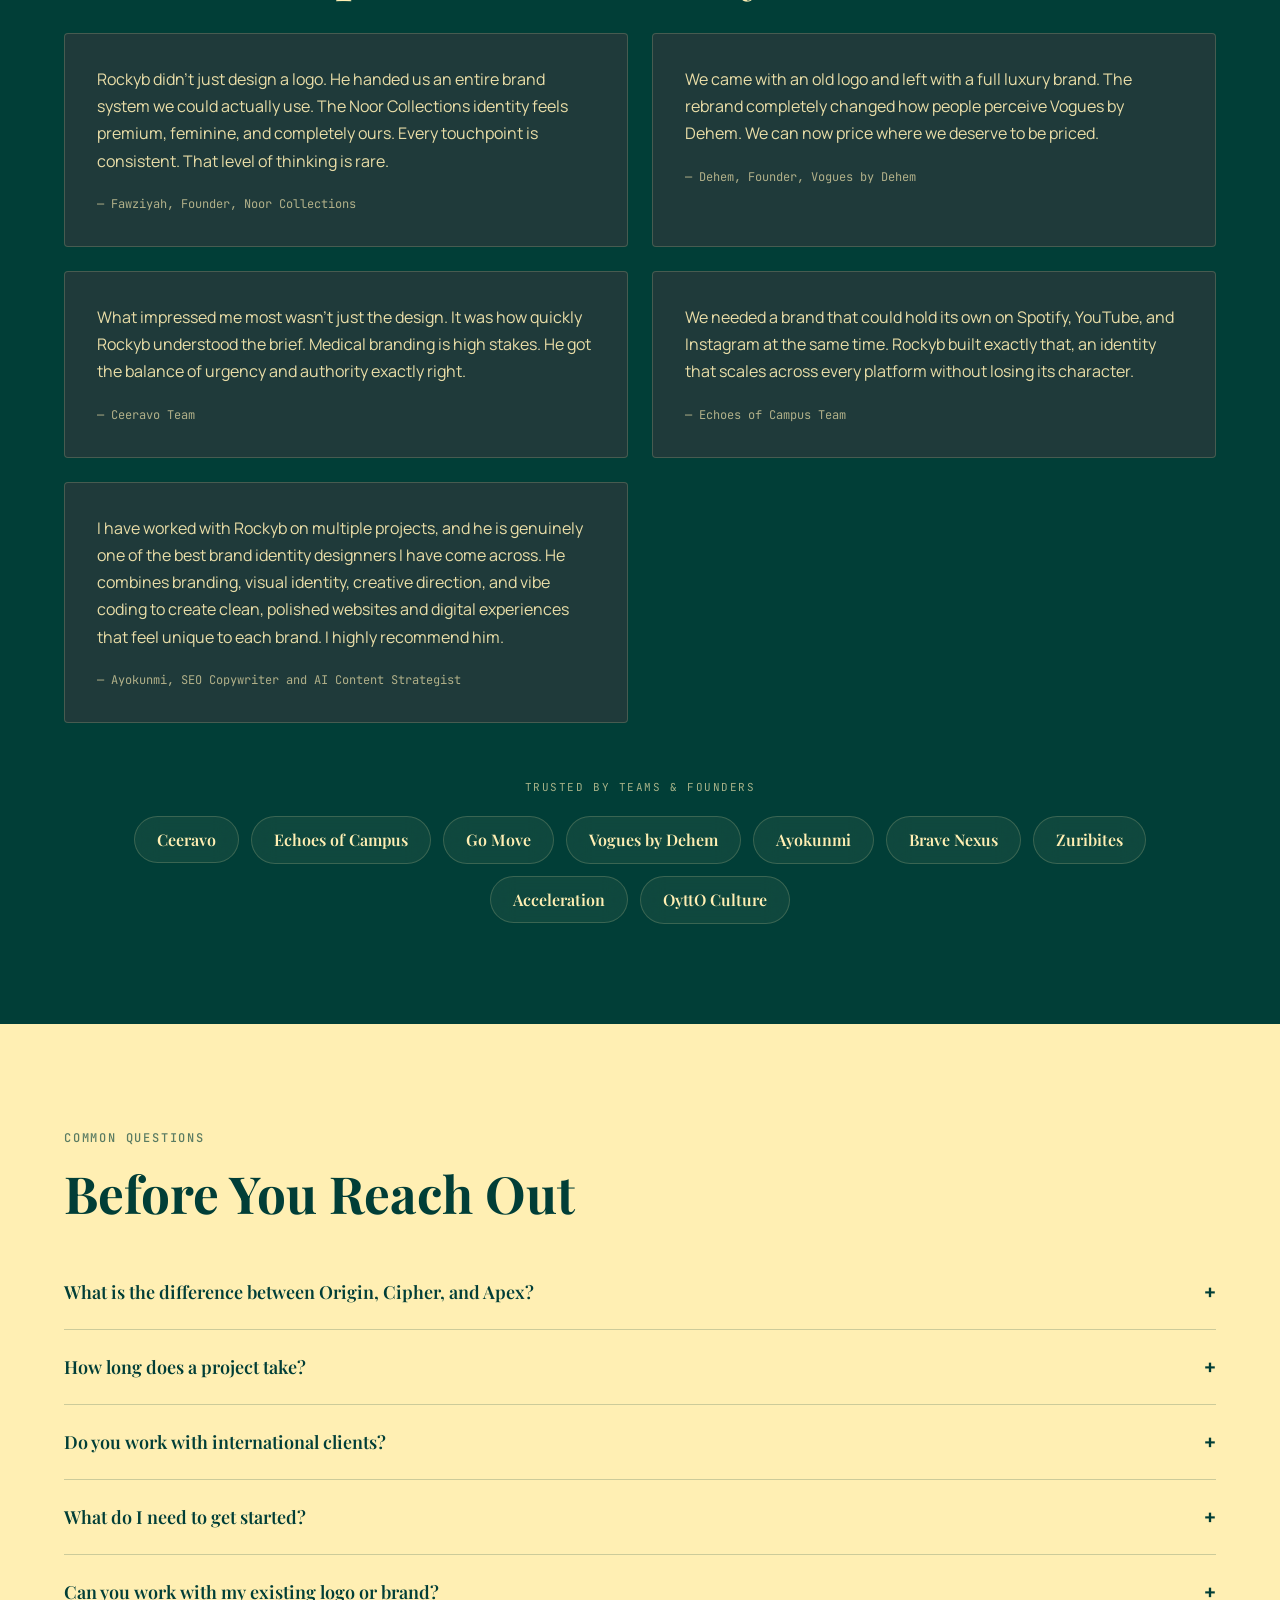
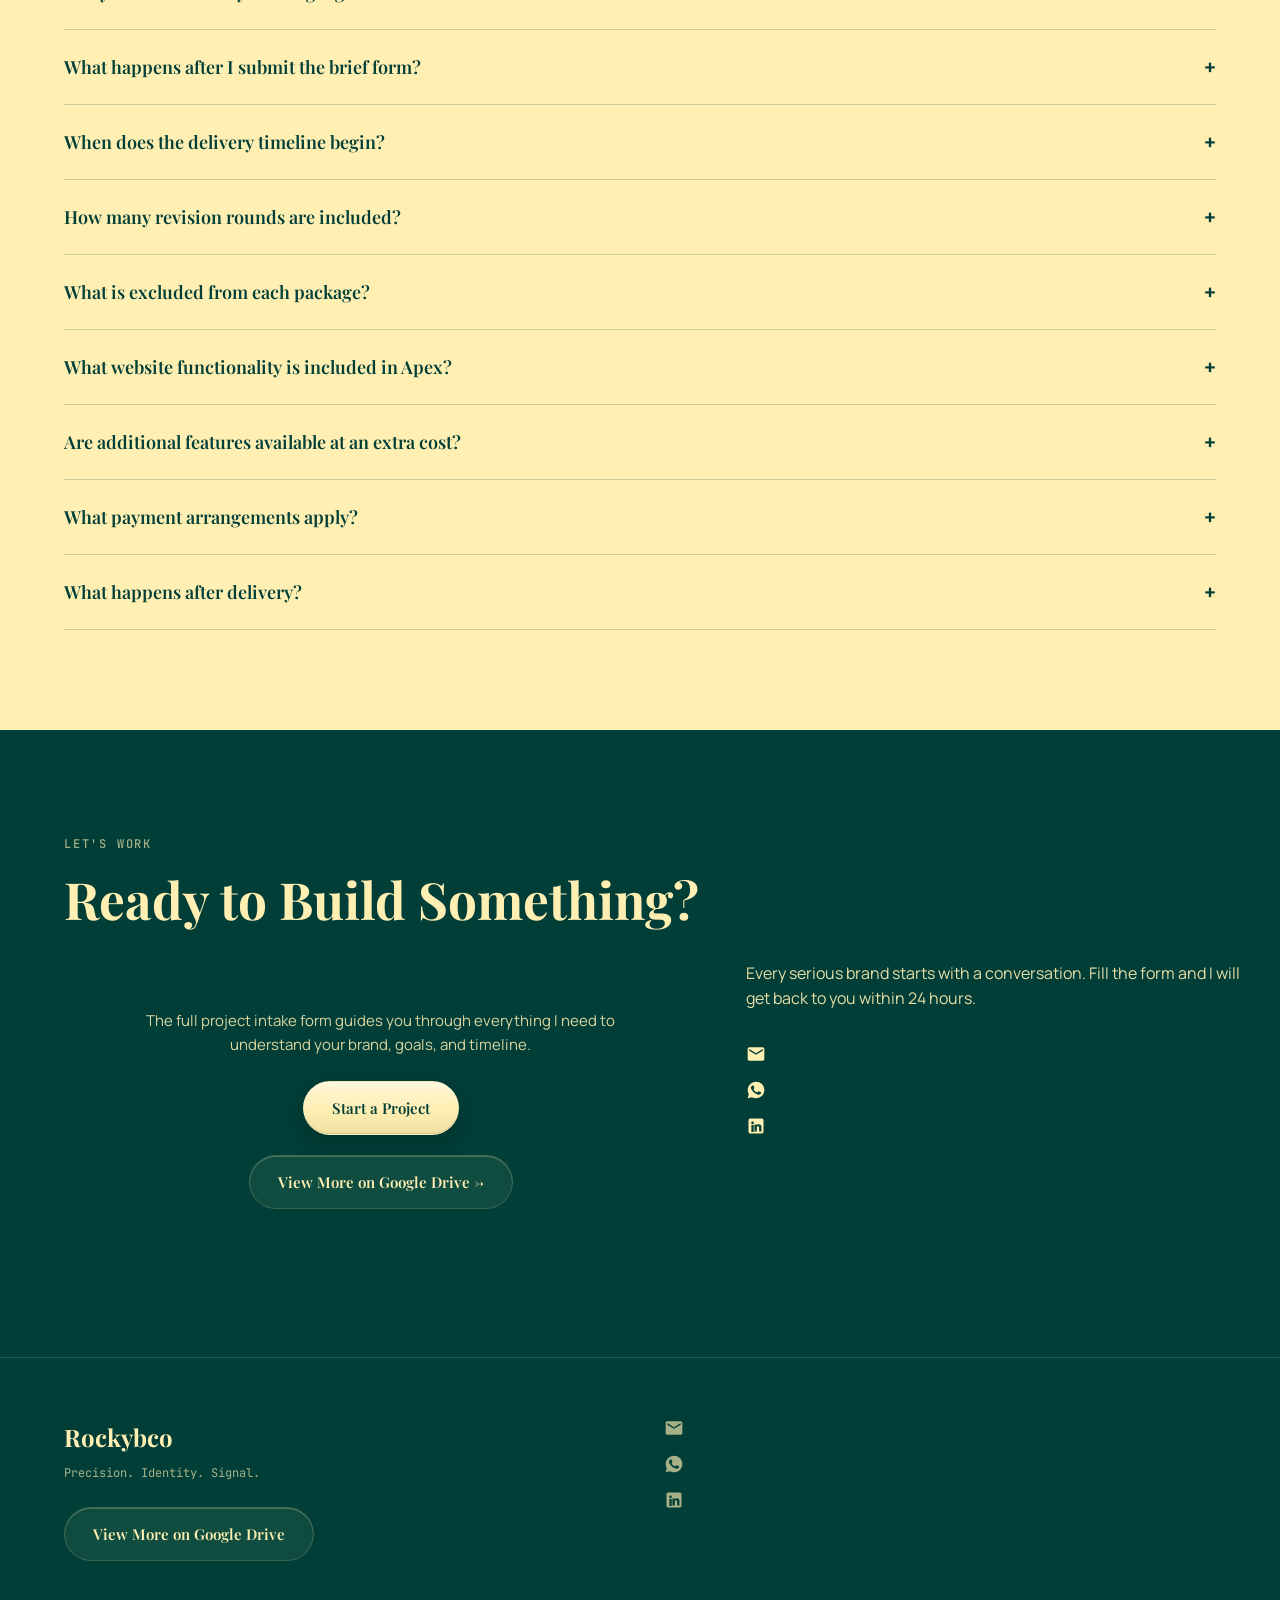
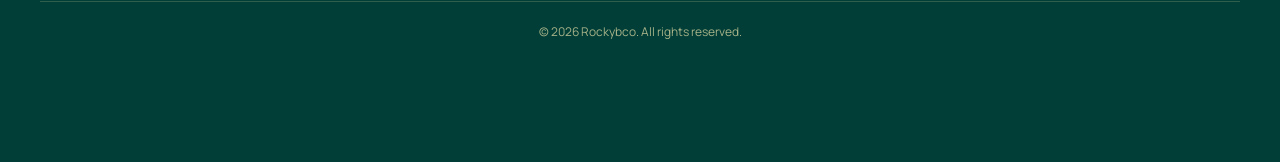
==== commit 2c5bc9d4: "Homepage phase: content accuracy, timing consistency, expanded FAQ - Hero: add service-led support c" ====
--- a/index.html
+++ b/index.html
@@ -42,7 +42,7 @@
     "@graph": [
       {
         "@type": "VideoObject",
-        "name": "Denshi — Web3 Design Contest 1st Place | Rockybco",
+        "name": "Denshi — Web3 Design Competition Entry | Rockybco",
         "description": "$DENSHI Web3 token on Solana — program-derived addresses, circuit-inspired D monogram. Featured on Rockybco homepage.",
         "thumbnailUrl": "https://rockybco.vercel.app/assets/web3/denshi-poster.jpeg",
         "contentUrl": "https://rockybco.vercel.app/assets/web3/denshi.mp4",
@@ -52,7 +52,7 @@
       },
       {
         "@type": "VideoObject",
-        "name": "Beekeeper — Web3 Design Contest 1st Place | Rockybco",
+        "name": "Beekeeper — Web3 Design Competition Entry | Rockybco",
         "description": "$BEEKEEPER Web3 token — hive metaphor, hexagonal mark, animated case study. Featured on Rockybco homepage.",
         "thumbnailUrl": "https://rockybco.vercel.app/assets/web3/beekeeper-poster.png",
         "contentUrl": "https://rockybco.vercel.app/assets/web3/beekeeper.mp4",
@@ -149,6 +149,18 @@
     .hero-headline .hl-sans { font-family: var(--font-body); font-weight: 500; }
     .hero-headline .hl-serif { font-family: var(--font-head); font-style: italic; font-weight: 600; }
 
+    .hero-support {
+      font-family: var(--font-body);
+      font-size: 17px;
+      color: var(--cream);
+      opacity: 0;
+      max-width: 640px;
+      margin: 0 auto 36px;
+      line-height: 1.6;
+      transform: translateY(20px);
+      animation: fadeUp 0.7s ease-out 0.3s forwards;
+    }
+
     .hero-side-cta {
       display: flex;
       flex-direction: column;
@@ -579,6 +591,39 @@
       color: var(--cream-dim);
     }
 
+    /* Process */
+    .process { background: var(--teal); padding: 100px 0; }
+    .process-grid {
+      display: grid;
+      grid-template-columns: repeat(5, 1fr);
+      gap: 20px;
+    }
+    @media (max-width: 1024px) { .process-grid { grid-template-columns: repeat(2, 1fr); } }
+    @media (max-width: 600px) { .process-grid { grid-template-columns: 1fr; } }
+    .process-step {
+      background: rgba(255, 239, 179, 0.05);
+      border: 1px solid var(--border);
+      border-radius: var(--radius);
+      padding: 28px 22px;
+      transition: transform var(--transition), border-color var(--transition);
+    }
+    .process-step:hover { transform: translateY(-4px); border-color: var(--border-active); }
+    .step-no {
+      font-family: var(--font-mono);
+      font-size: 12px;
+      color: var(--cream-dim);
+      display: block;
+      margin-bottom: 12px;
+    }
+    .process-step h3 {
+      font-family: var(--font-head);
+      font-size: 19px;
+      font-weight: 600;
+      color: var(--cream);
+      margin-bottom: 10px;
+    }
+    .process-step p { font-size: 14px; line-height: 1.65; opacity: 0.85; }
+
     /* Client wall */
     .client-wall { margin-top: 56px; text-align: center; }
     .wall-label {
@@ -687,7 +732,7 @@
     }
 
     .contact-form-embed {
-      border: 1px dashed var(--border-active);
+      border: none;
       border-radius: var(--radius);
       padding: 48px;
       text-align: center;
@@ -862,10 +907,12 @@
     <div class='container hero-inner'>
       <div class='hero-label'>Brand Identity &middot; Web Design</div>
       <h1 class='hero-headline'><span class='hl-sans'>Precision. Identity.</span><br><span class='hl-serif'>Signal.</span></h1>
+      <p class='hero-support'>Strategic brand identity and custom website experiences for founders building ambitious businesses.</p>
       <div class='hero-subs'>
-        <p>Brand identity designer shaping precision systems and custom-coded websites</p>
+        <p>Brand identity designer shaping precision systems and custom-coded websites — strategy first, then execution.</p>
         <div class='hero-side-cta'>
-          <a href='brief.html' class='btn btn-ghost'>Start a Project &rarr;</a>
+          <a href='brief.html' class='btn btn-primary'>Start a Project &rarr;</a>
+          <a href='work.html' class='btn btn-ghost'>View Selected Work &rarr;</a>
           <p>For founders who need it shipped, not workshopped</p>
         </div>
       </div>
@@ -875,17 +922,16 @@
   <section class='stats'>
     <div class='container stats-inner reveal'>
       <div class='stat'><span class='stat-num'>10</span><span class='stat-label'>Selected projects</span></div>
-      <div class='stat'><span class='stat-num'>4</span><span class='stat-label'>Disciplines, one owner</span></div>
-      <div class='stat'><span class='stat-num'>2</span><span class='stat-label'>Web3 contest wins</span></div>
-      <div class='stat'><span class='stat-num'>24h</span><span class='stat-label'>Response time</span></div>
+      <div class='stat'><span class='stat-num'>1</span><span class='stat-label'>Creative lead, identity to implementation</span></div>
+      <div class='stat'><span class='stat-num'>2</span><span class='stat-label'>Web3 competition entries</span></div>
+      <div class='stat'><span class='stat-num'>24h</span><span class='stat-label'>Inquiry response time</span></div>
     </div>
   </section><!-- BIO -->
   <section class='bio-section section'>
     <div class='container bio-inner reveal'>
       <div class='bio-text'><span class='section-label on-cream'>About</span>
-        <p>I'm a brand identity designer and web developer building systems for founders and Web3 projects that move markets. My work sits at the intersection of precision design and technical execution; every brand I build isn't just beautiful, it's built to scale.</p>
-        <p>Over the last two years, I've designed brand identities and custom-coded websites for brands across Africa, Europe, and North America. From early-stage founders to established Web3 protocols, my process is straightforward: understand your market position, design a system that signals that position, and deliver assets that work across every touchpoint.</p>
-        <p>I am currently collaborating with founders across Lagos, Abuja, and international markets. Let's build something that signals who you are and where you're headed.</p>
+        <p>Rockybco is an independent creative studio focused on brand identity and digital implementation. The work brings visual strategy and practical execution together to help businesses present themselves consistently across the touchpoints that matter.</p>
+        <p><a href='about.html' class='btn btn-teal' style='margin-top:8px; display:inline-block;'>Meet the Person Behind Rockybco &rarr;</a></p>
       </div>
       <div class='bio-photo'><img src='assets/image/rockyb.png' alt='Ibraheem Abdulroqeeb Olayemi portrait' width='350' height='450' loading='lazy'></div>
     </div>
@@ -928,7 +974,7 @@
               <li>Final files: PNG, PDF</li>
             </ul>
             <p class='ideal'>Ideal for: Early-stage startups, solo founders, new businesses</p>
-            <p class='timeline'>Delivery: 7 Working Days</p><a href='brief.html' class='btn btn-teal'>Inquire About Origin</a>
+            <p class='timeline'>Delivery: 5–7 Working Days</p><a href='brief.html' class='btn btn-teal'>Inquire About Origin</a>
           </div>
         </details>
         <details class='service-row'>
@@ -967,11 +1013,23 @@
               <li>3 revision rounds</li>
             </ul>
             <p class='ideal'>Ideal for: Brands launching seriously, Web3 projects, international clients</p>
-            <p class='timeline'>Delivery: 20–21 Working Days</p><a href='brief.html' class='btn btn-teal'>Inquire About Apex</a>
+            <p class='timeline'>Delivery: 20–25 Working Days</p><a href='brief.html' class='btn btn-teal'>Inquire About Apex</a>
           </div>
         </details>
       </div>
-      <p class='service-note'>All packages are priced based on project scope. Get in touch to discuss your brand.</p>
+      <p class='service-note'>All packages are priced based on project scope. Work begins once the scope is confirmed, payment is received, and client materials are in — feedback delays may shift delivery dates.</p>
+    </div>
+  </section><!-- PROCESS -->
+  <section class='process section'>
+    <div class='container'><span class='section-label reveal'>How It Works</span>
+      <h2 class='section-headline reveal'>A Structured Process, Not Guesswork</h2>
+      <div class='process-grid stagger-children'>
+        <div class='process-step'><span class='step-no'>01</span><h3>Discovery &amp; Brief</h3><p>Understand the business, audience, objectives, and constraints through the project brief.</p></div>
+        <div class='process-step'><span class='step-no'>02</span><h3>Strategic Direction</h3><p>Establish the visual direction and positioning the identity needs to signal.</p></div>
+        <div class='process-step'><span class='step-no'>03</span><h3>Identity Development</h3><p>Create the logo system, color, typography, and touchpoints within the agreed scope.</p></div>
+        <div class='process-step'><span class='step-no'>04</span><h3>Review &amp; Refinement</h3><p>Walk through feedback together and apply the agreed revision rounds.</p></div>
+        <div class='process-step'><span class='step-no'>05</span><h3>Final Delivery</h3><p>Hand off final files, guidelines, and documentation. Website projects add build, testing, and launch.</p></div>
+      </div>
     </div>
   </section><!-- TESTIMONIALS -->
   <section class='testimonials section'>
@@ -1018,7 +1076,7 @@
         </div>
         <div class='faq-item'><button class='faq-question' aria-expanded='false'>How long does a project take?<span class='faq-icon'>+</span></button>
           <div class='faq-answer'>
-            <p>Origin runs 5 to 7 working days. Cipher takes 10 to 14 working days. Apex, because it includes a full website build, runs 3 to 4 weeks depending on how ready your content is. Timelines are confirmed at the start of every project.</p>
+            <p>Origin runs 5 to 7 working days. Cipher takes 10 to 14 working days. Apex, because it includes a full website build, runs 20 to 25 working days depending on how ready your content is. The clock starts once scope is confirmed, payment is received, and your materials are in — late feedback or missing content may shift the date.</p>
           </div>
         </div>
         <div class='faq-item'><button class='faq-question' aria-expanded='false'>Do you work with international clients?<span class='faq-icon'>+</span></button>
@@ -1036,14 +1094,44 @@
             <p>Depending on the scope, yes. If what you have is worth building on, I will build on it. If it is holding you back, I will tell you that directly.</p>
           </div>
         </div>
-        <div class='faq-item'><button class='faq-question' aria-expanded='false'>Do you offer payment plans?<span class='faq-icon'>+</span></button>
-          <div class='faq-answer'>
-            <p>Payment structure is discussed during the initial conversation. Reach out and we will work out something that fits your project scope.</p>
-          </div>
-        </div>
         <div class='faq-item'><button class='faq-question' aria-expanded='false'>What happens after I submit the brief form?<span class='faq-icon'>+</span></button>
           <div class='faq-answer'>
             <p>You get a response within 24 hours via WhatsApp or email. From there, we confirm scope, timeline, and investment. Then the work begins.</p>
+          </div>
+        </div>
+        <div class='faq-item'><button class='faq-question' aria-expanded='false'>When does the delivery timeline begin?<span class='faq-icon'>+</span></button>
+          <div class='faq-answer'>
+            <p>The clock starts once the scope is confirmed, the agreed payment is received, and the client materials needed to begin are available. Delays in feedback or missing materials can shift the delivery date.</p>
+          </div>
+        </div>
+        <div class='faq-item'><button class='faq-question' aria-expanded='false'>How many revision rounds are included?<span class='faq-icon'>+</span></button>
+          <div class='faq-answer'>
+            <p>Origin includes 2 revision rounds, Cipher includes 3, and Apex includes 3. Revisions cover agreed changes to the work delivered within the package scope. Additional rounds are quoted separately.</p>
+          </div>
+        </div>
+        <div class='faq-item'><button class='faq-question' aria-expanded='false'>What is excluded from each package?<span class='faq-icon'>+</span></button>
+          <div class='faq-answer'>
+            <p>Packages cover the deliverables listed in the package. Excluded by default: paid advertising, social media management, ongoing maintenance, print production, and third-party costs such as domain registration, hosting beyond the included deployment, fonts, or imagery licensing. Anything outside the agreed scope is quoted before work starts.</p>
+          </div>
+        </div>
+        <div class='faq-item'><button class='faq-question' aria-expanded='false'>What website functionality is included in Apex?<span class='faq-icon'>+</span></button>
+          <div class='faq-answer'>
+            <p>Apex includes a custom-coded website of up to 5 pages built in HTML, CSS, and JavaScript, responsive across screen sizes, basic on-page SEO setup, deployment to a Netlify hosting account, and one month of minor post-launch edits. It is a static site: there is no CMS, database, authentication, or payment processing included. Domain registration and annual hosting costs are billed by the provider, not by Rockybco.</p>
+          </div>
+        </div>
+        <div class='faq-item'><button class='faq-question' aria-expanded='false'>Are additional features available at an extra cost?<span class='faq-icon'>+</span></button>
+          <div class='faq-answer'>
+            <p>Yes. Extra pages, additional design applications beyond the package mockups, or extra revision rounds are quoted based on scope before work begins.</p>
+          </div>
+        </div>
+        <div class='faq-item'><button class='faq-question' aria-expanded='false'>What payment arrangements apply?<span class='faq-icon'>+</span></button>
+          <div class='faq-answer'>
+            <p>Payment structure is discussed and agreed during the initial conversation, based on the package and scope selected. The agreed amount is confirmed in writing before work begins.</p>
+          </div>
+        </div>
+        <div class='faq-item'><button class='faq-question' aria-expanded='false'>What happens after delivery?<span class='faq-icon'>+</span></button>
+          <div class='faq-answer'>
+            <p>You receive the final files, guidelines, and any implementation outputs covered by the package. Website projects include one month of minor post-launch edits; after that, further changes are quoted as new work.</p>
           </div>
         </div>
       </div>
@@ -1055,7 +1143,7 @@
       <div class='contact-inner reveal'>
         <div class='contact-form-embed'>
           <p>The full project intake form guides you through everything I need to understand your brand, goals, and timeline.</p><a href='brief.html' class='btn btn-primary'>Start a Project</a>
-          <div style='margin-top:20px;'><a href='assets/pdf/rockybco-portfolio-cv.pdf' class='btn btn-ghost' download target='_blank' rel='noopener'>Download My Portfolio &amp; CV &rarr;</a></div>
+          <div style='margin-top:20px;'><a href='https://drive.google.com/drive/folders/REPLACE-WITH-YOUR-FOLDER-ID' class='btn btn-ghost' target='_blank' rel='noopener' data-fallback='assets/pdf/rockybco-portfolio-cv.pdf' onclick="if(this.href.indexOf('REPLACE')>-1){event.preventDefault();window.location.href=this.dataset.fallback;return false;}">View More on Google Drive &rarr;</a></div>
         </div>
         <div class='contact-info'>
           <p>Every serious brand starts with a conversation. Fill the form and I will get back to you within 24 hours.</p>
@@ -1073,7 +1161,7 @@
     <div class='container footer-inner'>
       <div>
         <div class='footer-brand'>Rockybco</div>
-        <div class='footer-tagline'>Precision. Identity. Signal.</div><a href='assets/pdf/rockybco-portfolio-cv.pdf' class='btn btn-ghost' download target='_blank' rel='noopener'>Download My Portfolio &amp; CV</a>
+        <div class='footer-tagline'>Precision. Identity. Signal.</div><a href='https://drive.google.com/drive/folders/REPLACE-WITH-YOUR-FOLDER-ID' class='btn btn-ghost' target='_blank' rel='noopener' data-fallback='assets/pdf/rockybco-portfolio-cv.pdf' onclick="if(this.href.indexOf('REPLACE')>-1){event.preventDefault();window.location.href=this.dataset.fallback;return false;}">View More on Google Drive</a>
       </div>
       <div class='footer-contact'><a href='mailto:Rockyb.systems@gmail.com' aria-label='Email'><span class='icon icon-email'><svg viewBox="0 0 24 24" width="20" height="20" fill="currentColor">
               <path d="M20 4H4c-1.1 0-2 .9-2 2v12c0 1.1.9 2 2 2h16c1.1 0 2-.9 2-2V6c0-1.1-.9-2-2-2zm0 4l-8 5-8-5V6l8 5 8-5v2z" />
@@ -1128,7 +1216,7 @@
       },
       denshi: {
         name: 'Denshi',
-        label: 'Web3 Design Contest — 1st Place',
+        label: 'Web3 Design Competition Entry',
         swatches: [],
         typo: '',
         story: '$DENSHI is a Web3 token built on Solana, centered around program-derived addresses and keyless authority. A protocol where control belongs strictly to code. Most submissions relied on static imagery that failed to communicate technical depth or protocol credibility. I delivered a full-motion case study instead. A circuit-inspired D monogram derived from Denshi, Japanese for electronic, built from printed circuit board trace nodes to symbolize pure code execution. The visual system moves from physical locks and matrix terminal code to dynamic 3D kinetic tunnels, speed lines, and live market overlays in deep space navy and electric white. Delivering a high-production video asset out-framed every competitor and secured a first-place win.',
@@ -1136,7 +1224,7 @@
       },
       beekeeper: {
         name: 'Beekeeper',
-        label: 'Web3 Design Contest — 1st Place',
+        label: 'Web3 Design Competition Entry',
         swatches: [],
         typo: '',
         story: 'In Web3, static visuals get scrolled past. While every other contestant filled the submissions channel with flat images, I saw a gap. Combining brand identity, AI generation, video editing, and narrative architecture, I built an animated brand case study that did not just show a logo mark. It defined the entire ecosystem of $BEEKEEPER. A Web3 token built on decentralized liquidity and community volume, using the hive as a metaphor for collective financial strength. I engineered a precise hexagonal mark signaling security and structural integrity, paired with high-contrast Electric Amber. Turning a static design brief into a full motion case study secured an undisputed first-place win.',
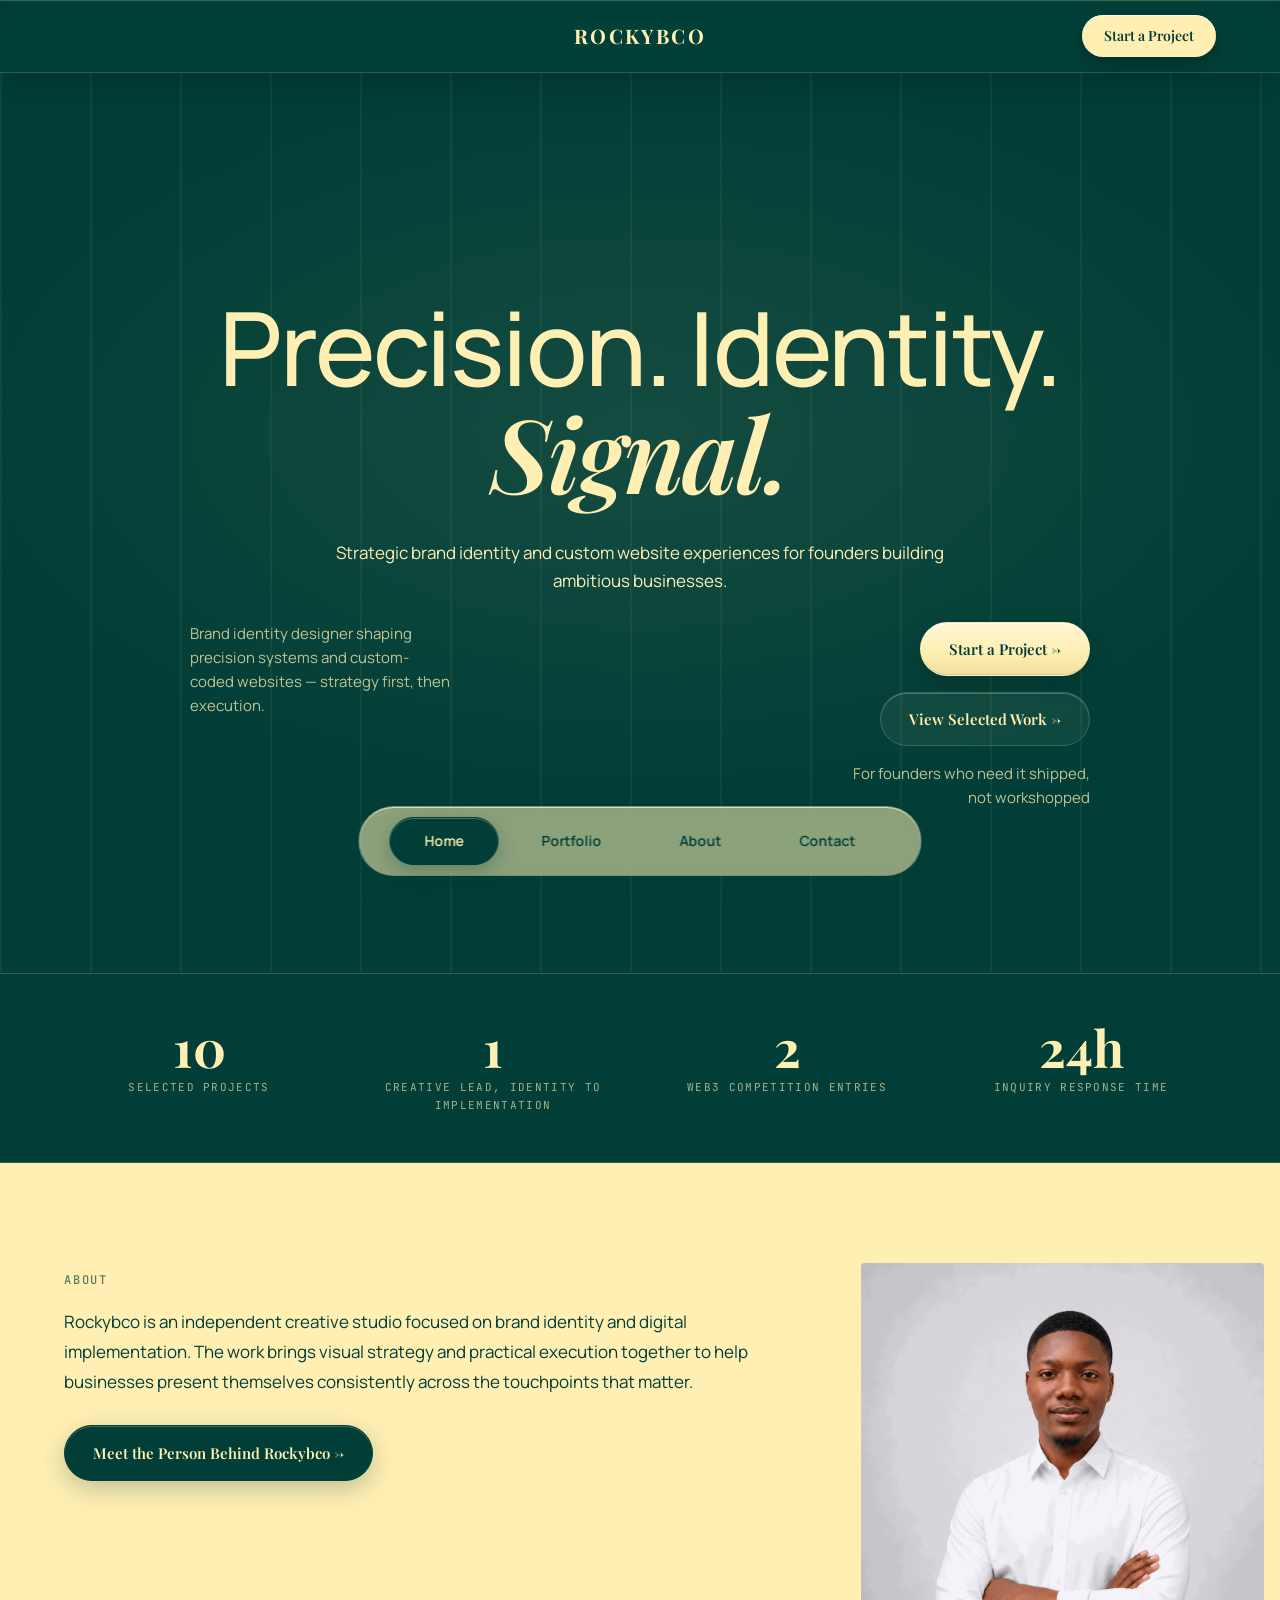
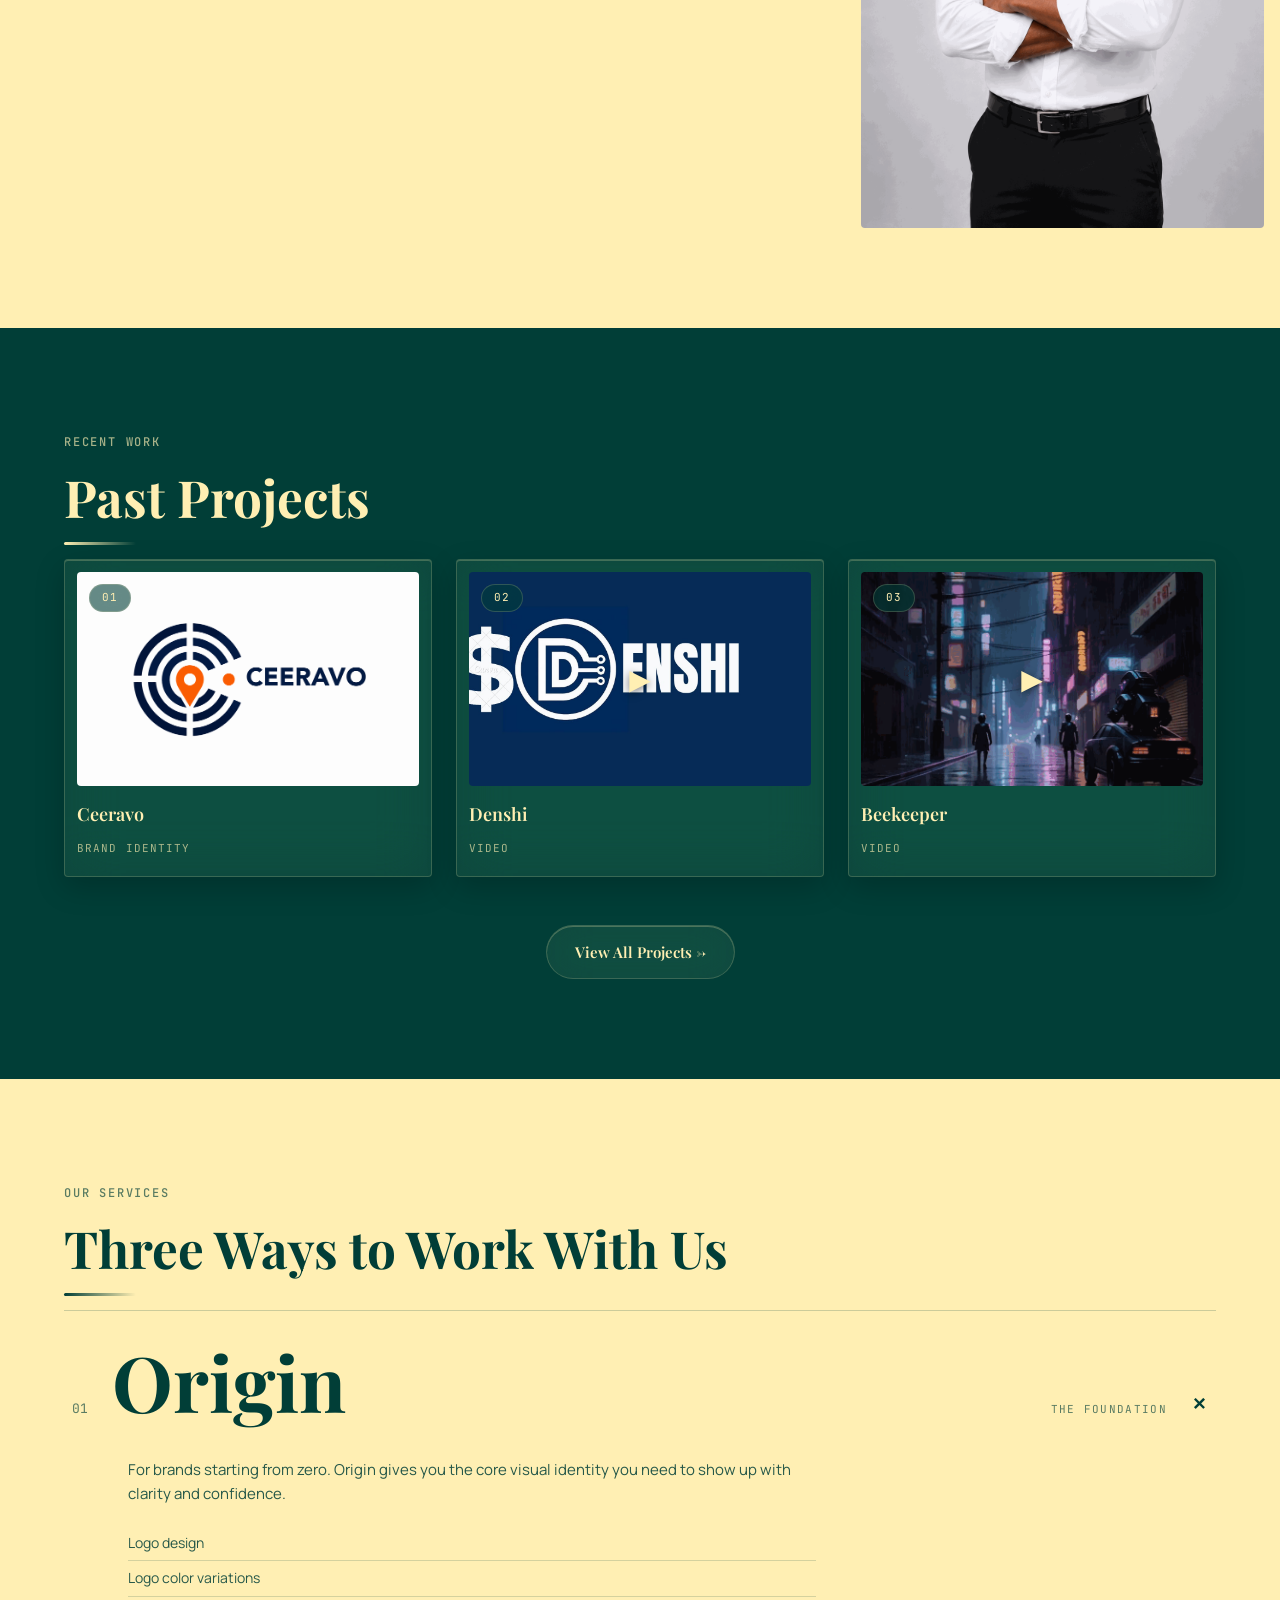
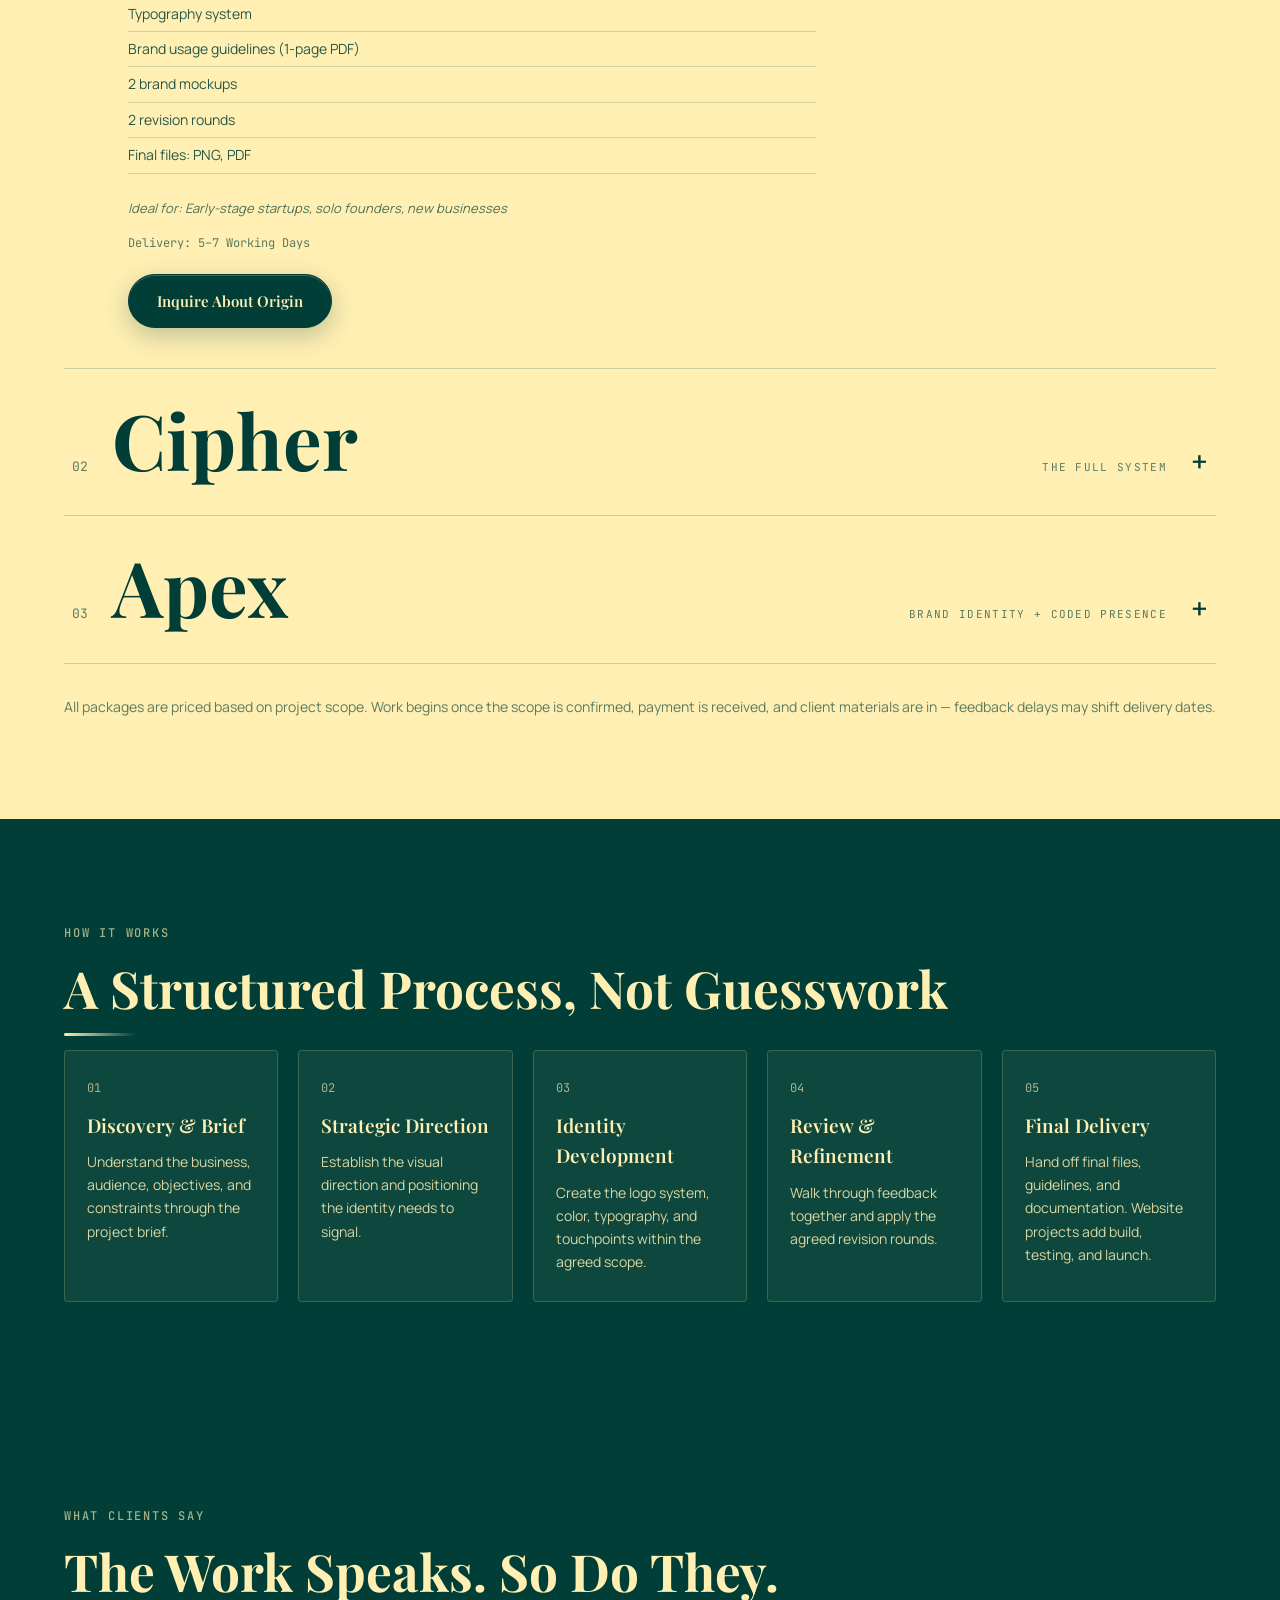
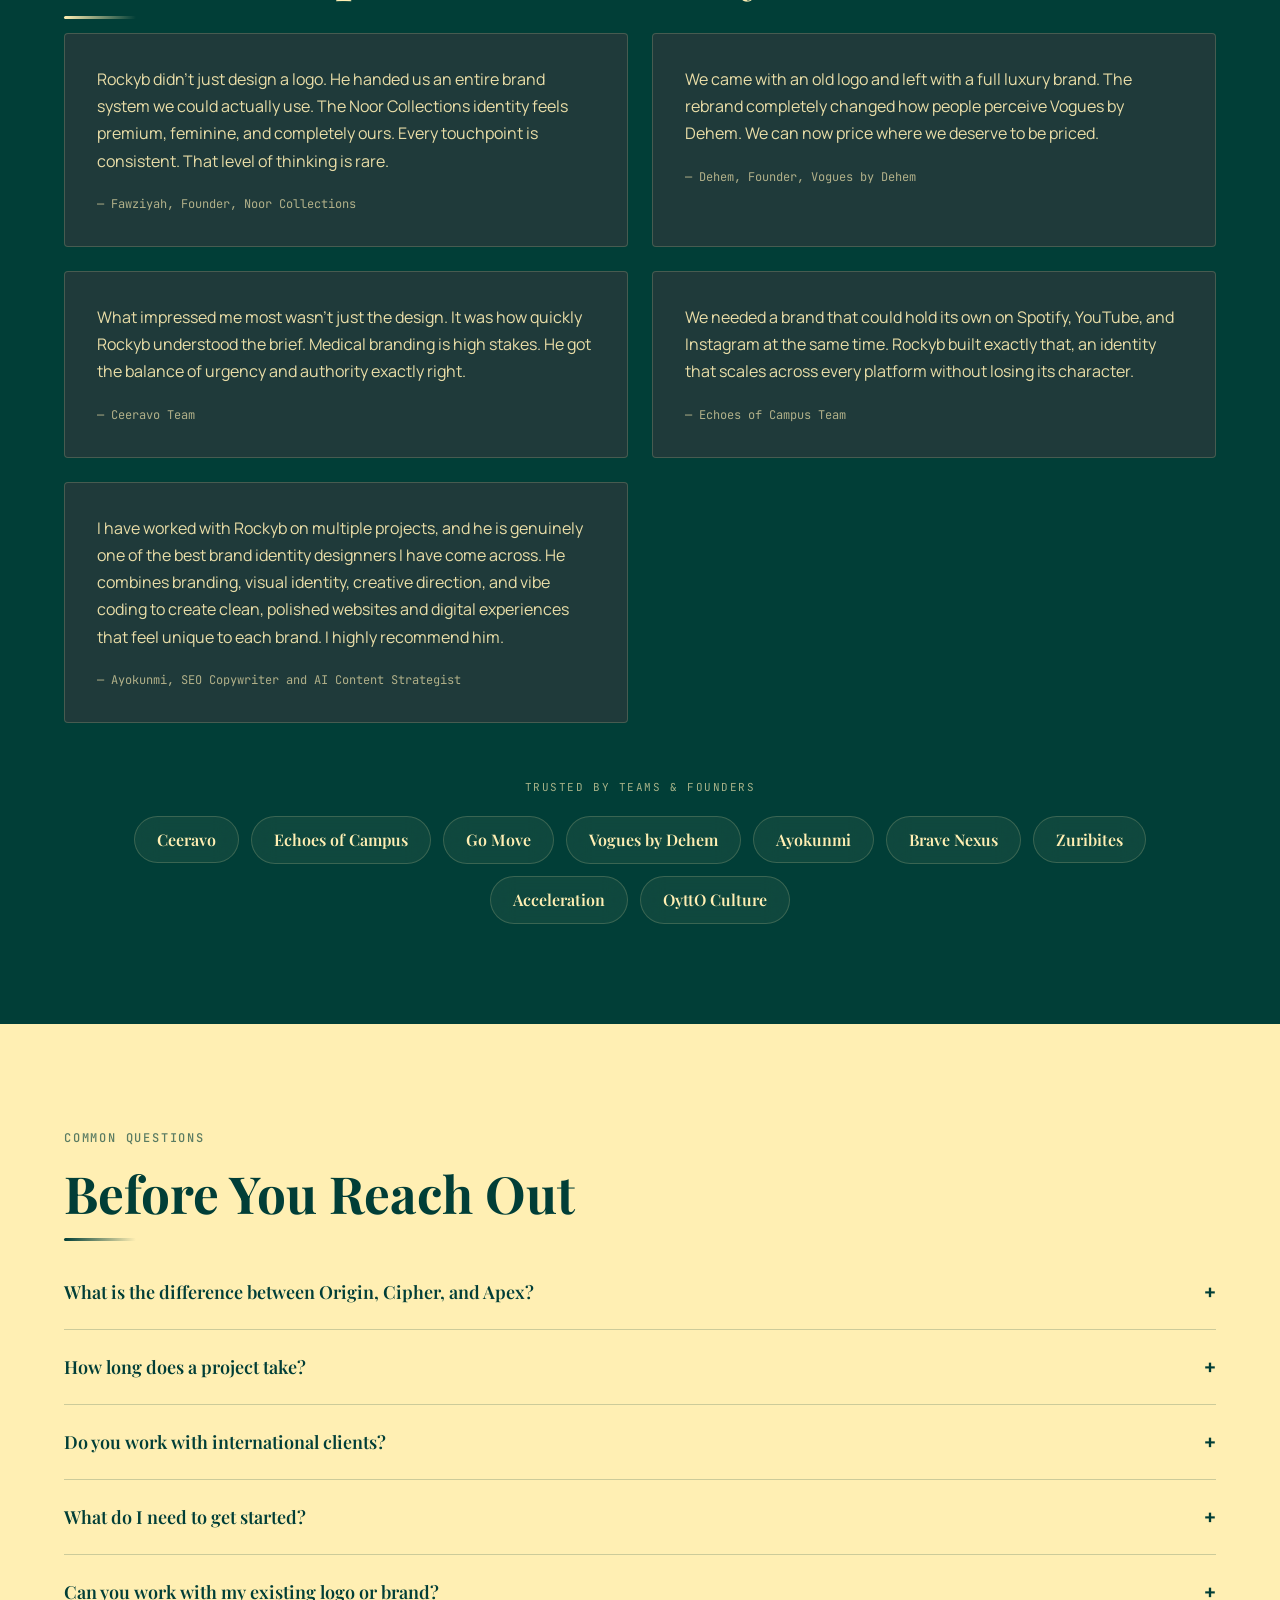
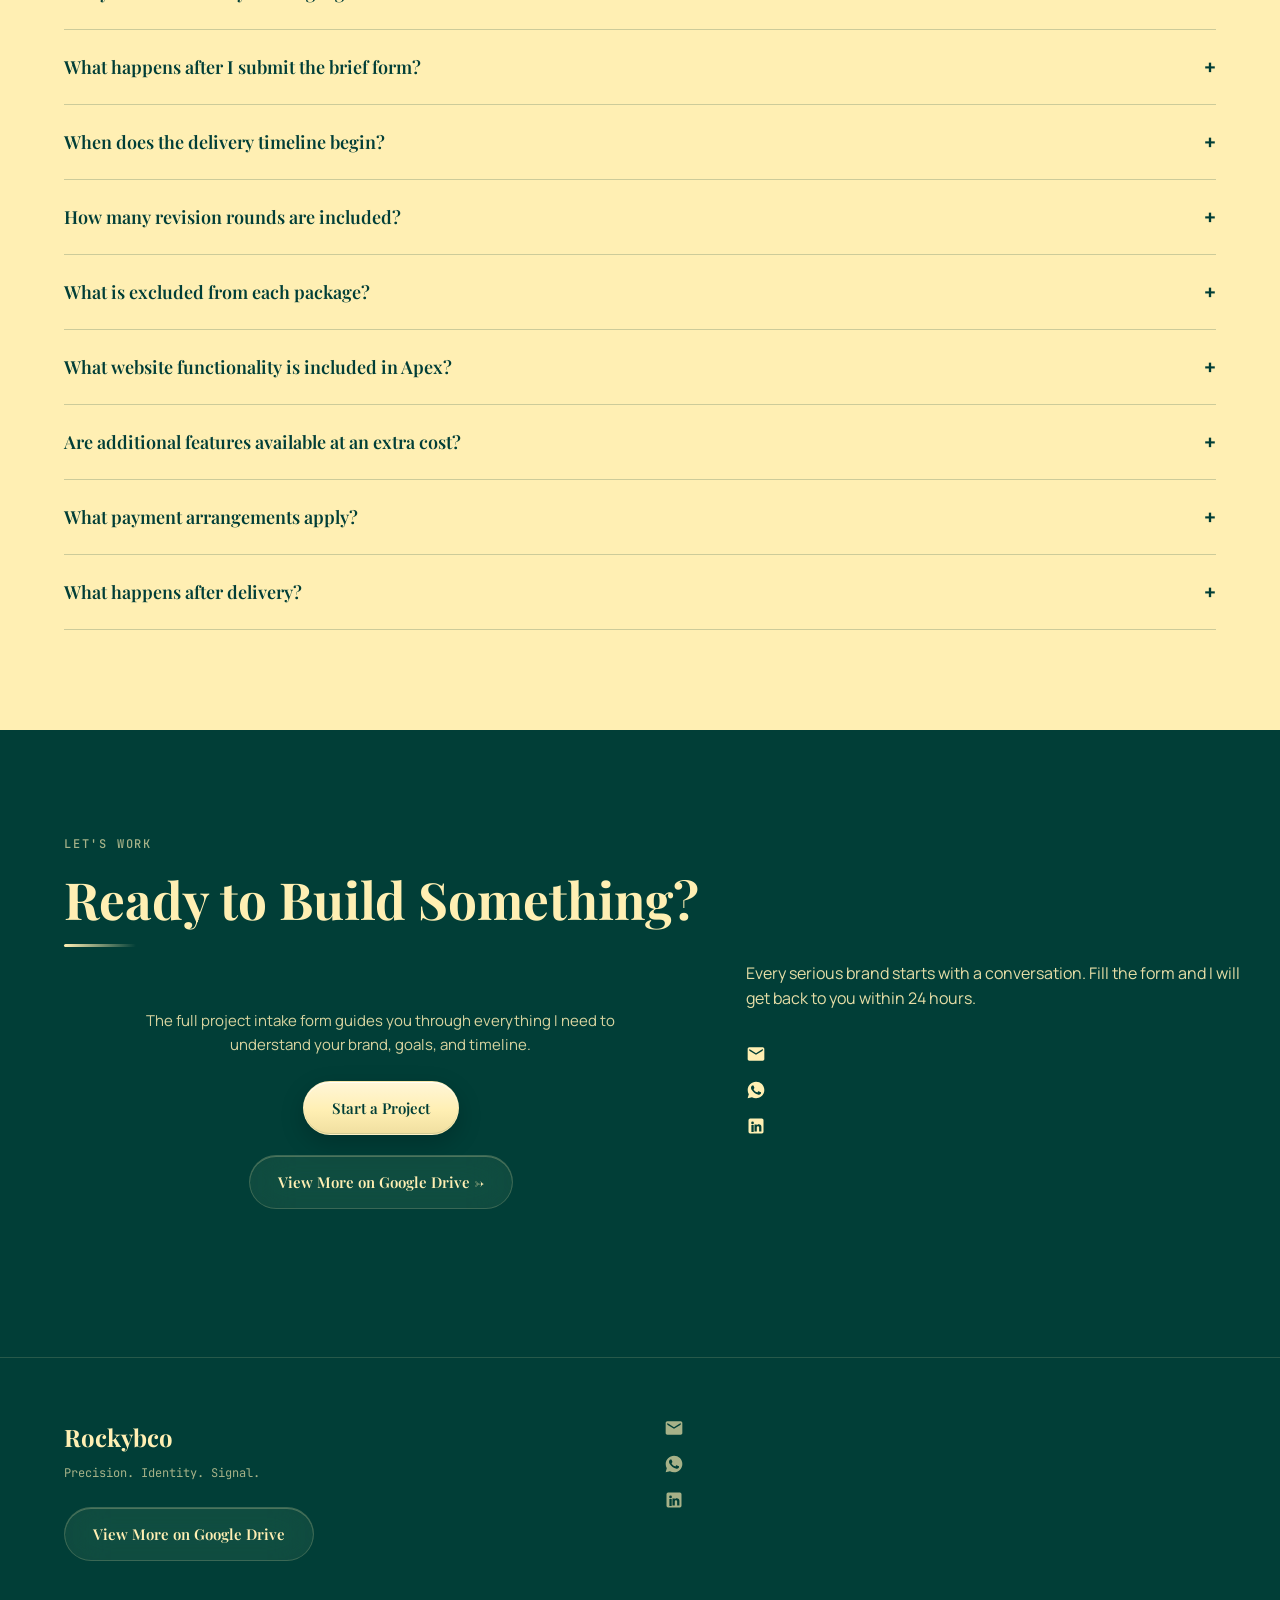
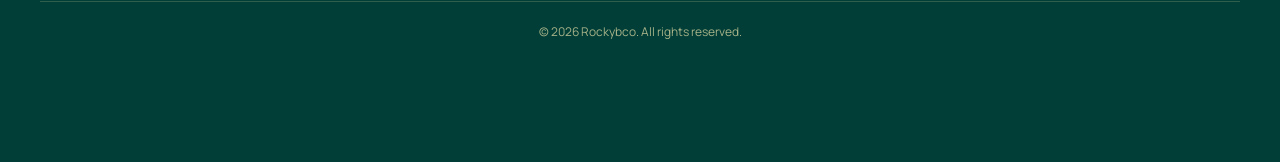
==== commit 42bd2297: "Homepage motion: below-the-fold scroll animations, stat counters, reveal robustness" ====
--- a/index.html
+++ b/index.html
@@ -892,6 +892,69 @@
       color: var(--cream-dim);
       margin: 8px 0;
     }
+
+    /* ===== BELOW-THE-FOLD MOTION ===== */
+
+    /* Client wall chips: soft pop-in cascade */
+    .wall-chips.stagger-children > * {
+      transform: translateY(12px) scale(0.92);
+    }
+    .wall-chips.stagger-children.visible > * {
+      transform: translateY(0) scale(1);
+    }
+    .wall-chips.stagger-children.visible > span:hover {
+      transform: translateY(-2px) scale(1.04);
+    }
+
+    /* Featured cards: media zoom on hover */
+    .project-card .thumb img,
+    .project-card .thumb video {
+      transition: transform 0.5s ease;
+    }
+    .project-card:hover .thumb img,
+    .project-card:hover .thumb video {
+      transform: scale(1.06);
+    }
+
+    /* Video play badge: gentle pulse */
+    @keyframes playPulse {
+      0%, 100% { opacity: 0.85; transform: scale(1); }
+      50% { opacity: 1; transform: scale(1.18); }
+    }
+    .thumb.video-thumb .play-icon {
+      animation: playPulse 2.4s ease-in-out infinite;
+    }
+
+    /* Service accordion: body slides in when opened */
+    @keyframes rowOpen {
+      from { opacity: 0; transform: translateY(-10px); }
+      to { opacity: 1; transform: translateY(0); }
+    }
+    .service-row[open] .row-body {
+      animation: rowOpen 0.4s ease-out;
+    }
+
+    /* Project modal: pop-in */
+    @keyframes modalIn {
+      from { opacity: 0; transform: translateY(18px) scale(0.98); }
+      to { opacity: 1; transform: translateY(0) scale(1); }
+    }
+    .modal-overlay.active .modal-content {
+      animation: modalIn 0.35s ease-out;
+    }
+
+    /* Reduced motion: hero intro + ambient motion off, content shown instantly */
+    @media (prefers-reduced-motion: reduce) {
+      .hero-cursor { display: none; }
+      .hero-label, .hero-headline, .hero-support, .hero-side-cta, .hero-subs {
+        opacity: 1;
+        transform: none;
+        animation: none;
+      }
+      .thumb.video-thumb .play-icon { animation: none; }
+      .service-row[open] .row-body,
+      .modal-overlay.active .modal-content { animation: none; }
+    }
   </style>
 </head>
 
@@ -920,20 +983,20 @@
     <div class='hero-cursor' aria-hidden='true'>+</div>
   </section><!-- STATS -->
   <section class='stats'>
-    <div class='container stats-inner reveal'>
-      <div class='stat'><span class='stat-num'>10</span><span class='stat-label'>Selected projects</span></div>
-      <div class='stat'><span class='stat-num'>1</span><span class='stat-label'>Creative lead, identity to implementation</span></div>
-      <div class='stat'><span class='stat-num'>2</span><span class='stat-label'>Web3 competition entries</span></div>
-      <div class='stat'><span class='stat-num'>24h</span><span class='stat-label'>Inquiry response time</span></div>
+    <div class='container stats-inner reveal stagger-children'>
+      <div class='stat'><span class='stat-num' data-count-to='10'>10</span><span class='stat-label'>Selected projects</span></div>
+      <div class='stat'><span class='stat-num' data-count-to='1'>1</span><span class='stat-label'>Creative lead, identity to implementation</span></div>
+      <div class='stat'><span class='stat-num' data-count-to='2'>2</span><span class='stat-label'>Web3 competition entries</span></div>
+      <div class='stat'><span class='stat-num' data-count-to='24' data-suffix='h'>24h</span><span class='stat-label'>Inquiry response time</span></div>
     </div>
   </section><!-- BIO -->
   <section class='bio-section section'>
-    <div class='container bio-inner reveal'>
-      <div class='bio-text'><span class='section-label on-cream'>About</span>
+    <div class='container bio-inner'>
+      <div class='bio-text reveal from-left'><span class='section-label on-cream'>About</span>
         <p>Rockybco is an independent creative studio focused on brand identity and digital implementation. The work brings visual strategy and practical execution together to help businesses present themselves consistently across the touchpoints that matter.</p>
         <p><a href='about.html' class='btn btn-teal' style='margin-top:8px; display:inline-block;'>Meet the Person Behind Rockybco &rarr;</a></p>
       </div>
-      <div class='bio-photo'><img src='assets/image/rockyb.png' alt='Ibraheem Abdulroqeeb Olayemi portrait' width='350' height='450' loading='lazy'></div>
+      <div class='bio-photo reveal from-scale'><img src='assets/image/rockyb.png' alt='Ibraheem Abdulroqeeb Olayemi portrait' width='350' height='450' loading='lazy'></div>
     </div>
   </section><!-- FEATURED PROJECTS -->
   <section class='featured section'>
@@ -1017,7 +1080,7 @@
           </div>
         </details>
       </div>
-      <p class='service-note'>All packages are priced based on project scope. Work begins once the scope is confirmed, payment is received, and client materials are in — feedback delays may shift delivery dates.</p>
+      <p class='service-note reveal'>All packages are priced based on project scope. Work begins once the scope is confirmed, payment is received, and client materials are in — feedback delays may shift delivery dates.</p>
     </div>
   </section><!-- PROCESS -->
   <section class='process section'>
@@ -1059,7 +1122,7 @@
       </div>
       <div class='client-wall reveal'>
         <span class='wall-label'>Trusted by teams &amp; founders</span>
-        <div class='wall-chips'>
+        <div class='wall-chips stagger-children'>
           <span>Ceeravo</span><span>Echoes of Campus</span><span>Go Move</span><span>Vogues by Dehem</span><span>Ayokunmi</span><span>Brave Nexus</span><span>Zuribites</span><span>Acceleration</span><span>OyttO Culture</span>
         </div>
       </div>
@@ -1068,7 +1131,7 @@
   <section class='faq section'>
     <div class='container'><span class='section-label reveal on-cream'>Common Questions</span>
       <h2 class='section-headline reveal on-cream'>Before You Reach Out</h2>
-      <div class='faq-list reveal'>
+      <div class='faq-list stagger-children'>
         <div class='faq-item'><button class='faq-question' aria-expanded='false'>What is the difference between Origin, Cipher, and Apex?<span class='faq-icon'>+</span></button>
           <div class='faq-answer'>
             <p>Origin is for founders who need immediate brand credibility fast. Cipher is the complete brand identity system for businesses that want every visual touchpoint covered properly. Apex adds a custom-coded website on top of everything in Cipher — for teams that want to launch with the full package.</p>
@@ -1140,14 +1203,14 @@
   <section class='contact section' id='contact'>
     <div class='container'><span class='section-label reveal'>Let's Work</span>
       <h2 class='section-headline reveal'>Ready to Build Something?</h2>
-      <div class='contact-inner reveal'>
-        <div class='contact-form-embed'>
+      <div class='contact-inner'>
+        <div class='contact-form-embed reveal from-left'>
           <p>The full project intake form guides you through everything I need to understand your brand, goals, and timeline.</p><a href='brief.html' class='btn btn-primary'>Start a Project</a>
           <div style='margin-top:20px;'><a href='https://drive.google.com/drive/folders/REPLACE-WITH-YOUR-FOLDER-ID' class='btn btn-ghost' target='_blank' rel='noopener' data-fallback='assets/pdf/rockybco-portfolio-cv.pdf' onclick="if(this.href.indexOf('REPLACE')>-1){event.preventDefault();window.location.href=this.dataset.fallback;return false;}">View More on Google Drive &rarr;</a></div>
         </div>
-        <div class='contact-info'>
+        <div class='contact-info reveal from-right'>
           <p>Every serious brand starts with a conversation. Fill the form and I will get back to you within 24 hours.</p>
-          <div class='contact-links'><a href='mailto:Rockyb.systems@gmail.com' aria-label='Email Rockybco'><span class='icon icon-email'><svg viewBox="0 0 24 24" width="20" height="20" fill="currentColor"> <path d="M20 4H4c-1.1 0-2 .9-2 2v12c0 1.1.9 2 2 2h16c1.1 0 2-.9 2-2V6c0-1.1-.9-2-2-2zm0 4l-8 5-8-5V6l8 5 8-5v2z" />
+          <div class='contact-links stagger-children'><a href='mailto:Rockyb.systems@gmail.com' aria-label='Email Rockybco'><span class='icon icon-email'><svg viewBox="0 0 24 24" width="20" height="20" fill="currentColor"> <path d="M20 4H4c-1.1 0-2 .9-2 2v12c0 1.1.9 2 2 2h16c1.1 0 2-.9 2-2V6c0-1.1-.9-2-2-2zm0 4l-8 5-8-5V6l8 5 8-5v2z" />
                           </svg></span></a><a href='https://wa.me/2348156876258' target='_blank' rel='noopener' aria-label='WhatsApp Rockybco'><span class='icon icon-whatsapp'><svg viewBox="0 0 24 24" width="20" height="20" fill="currentColor">
                   <path d="M12.012 2c-5.506 0-9.989 4.478-9.99 9.984 0 1.764.459 3.487 1.333 5.004L2 22l5.133-1.347a9.923 9.923 0 004.877 1.28h.005c5.507 0 9.99-4.478 9.99-9.985 0-2.667-1.039-5.176-2.926-7.062A9.926 9.926 0 0012.012 2zm5.827 14.167c-.247.695-1.226 1.272-1.996 1.439-.53.114-1.222.204-3.553-.761-2.981-1.234-4.901-4.264-5.05-4.462-.147-.198-1.206-1.607-1.206-3.065 0-1.459.761-2.176 1.03-2.47.27-.295.589-.368.785-.368.196 0 .393.002.564.01.182.008.428-.069.67.511.247.592.836 2.04.91 2.188.074.148.123.321.025.518-.098.197-.148.321-.295.494-.148.173-.31.387-.442.52-.148.148-.302.309-.13.605.173.296.767 1.267 1.65 2.054 1.135 1.011 2.091 1.325 2.387 1.472.296.148.468.124.64-.074.173-.198.739-.863.935-1.16.197-.296.394-.247.665-.148.271.099 1.722.813 2.017.961.295.148.492.222.565.345.074.123.074.717-.173 1.412z" />
                 </svg></span></a><a href='https://linkedin.com/in/iamrockyb' target='_blank' rel='noopener' aria-label='LinkedIn Rockybco'><span class='icon icon-linkedin'><svg viewBox="0 0 24 24" width="20" height="20" fill="currentColor">
@@ -1281,6 +1344,38 @@
         dot.style.transform = `translate(${e.clientX - r.left}px, ${e.clientY - r.top}px)`;
       });
     })();
+
+    /* Stat counters — count up once the stats band scrolls into view */
+    (function () {
+      const nums = document.querySelectorAll('.stat-num[data-count-to]');
+      if (!nums.length) return;
+      const reduce = window.matchMedia('(prefers-reduced-motion: reduce)').matches;
+      if (reduce) return; /* final values are already in the markup */
+      const animate = el => {
+        const target = parseInt(el.dataset.countTo, 10);
+        const suffix = el.dataset.suffix || '';
+        if (isNaN(target)) return;
+        const duration = 1100;
+        const start = performance.now();
+        const tick = now => {
+          const p = Math.min((now - start) / duration, 1);
+          const eased = 1 - Math.pow(1 - p, 3);
+          el.textContent = Math.round(target * eased) + suffix;
+          if (p < 1) requestAnimationFrame(tick);
+        };
+        el.textContent = '0' + suffix;
+        requestAnimationFrame(tick);
+      };
+      const io = new IntersectionObserver((entries) => {
+        entries.forEach(entry => {
+          if (entry.isIntersecting) {
+            animate(entry.target);
+            io.unobserve(entry.target);
+          }
+        });
+      }, { threshold: 0.6 });
+      nums.forEach(el => io.observe(el));
+    })();
   </script>
 </body>
 
--- a/css/style.css
+++ b/css/style.css
@@ -188,21 +188,83 @@
   transform: translateY(20px);
   transition: opacity 0.5s ease-out, transform 0.5s ease-out;
 }
-.stagger-children.visible > *:nth-child(1) { transition-delay: 0ms;   opacity: 1; transform: translateY(0); }
-.stagger-children.visible > *:nth-child(2) { transition-delay: 50ms;  opacity: 1; transform: translateY(0); }
-.stagger-children.visible > *:nth-child(3) { transition-delay: 100ms; opacity: 1; transform: translateY(0); }
-.stagger-children.visible > *:nth-child(4) { transition-delay: 150ms; opacity: 1; transform: translateY(0); }
-.stagger-children.visible > *:nth-child(5) { transition-delay: 200ms; opacity: 1; transform: translateY(0); }
-.stagger-children.visible > *:nth-child(6) { transition-delay: 250ms; opacity: 1; transform: translateY(0); }
-.stagger-children.visible > *:nth-child(7)  { transition-delay: 300ms; opacity: 1; transform: translateY(0); }
-.stagger-children.visible > *:nth-child(8)  { transition-delay: 350ms; opacity: 1; transform: translateY(0); }
-.stagger-children.visible > *:nth-child(9)  { transition-delay: 400ms; opacity: 1; transform: translateY(0); }
-.stagger-children.visible > *:nth-child(10) { transition-delay: 450ms; opacity: 1; transform: translateY(0); }
-.stagger-children.visible > *:nth-child(11) { transition-delay: 500ms; opacity: 1; transform: translateY(0); }
-.stagger-children.visible > *:nth-child(12) { transition-delay: 550ms; opacity: 1; transform: translateY(0); }
-.stagger-children.visible > *:nth-child(13) { transition-delay: 600ms; opacity: 1; transform: translateY(0); }
-.stagger-children.visible > *:nth-child(14) { transition-delay: 650ms; opacity: 1; transform: translateY(0); }
-.stagger-children.visible > *:nth-child(15) { transition-delay: 700ms; opacity: 1; transform: translateY(0); }
+/* Single visible rule so hover transforms on children (cards, chips) still win */
+.stagger-children.visible > * {
+  opacity: 1;
+  transform: translateY(0);
+}
+.stagger-children.visible > *:nth-child(1)  { transition-delay: 0ms; }
+.stagger-children.visible > *:nth-child(2)  { transition-delay: 50ms; }
+.stagger-children.visible > *:nth-child(3)  { transition-delay: 100ms; }
+.stagger-children.visible > *:nth-child(4)  { transition-delay: 150ms; }
+.stagger-children.visible > *:nth-child(5)  { transition-delay: 200ms; }
+.stagger-children.visible > *:nth-child(6)  { transition-delay: 250ms; }
+.stagger-children.visible > *:nth-child(7)  { transition-delay: 300ms; }
+.stagger-children.visible > *:nth-child(8)  { transition-delay: 350ms; }
+.stagger-children.visible > *:nth-child(9)  { transition-delay: 400ms; }
+.stagger-children.visible > *:nth-child(10) { transition-delay: 450ms; }
+.stagger-children.visible > *:nth-child(11) { transition-delay: 500ms; }
+.stagger-children.visible > *:nth-child(12) { transition-delay: 550ms; }
+.stagger-children.visible > *:nth-child(13) { transition-delay: 600ms; }
+.stagger-children.visible > *:nth-child(14) { transition-delay: 650ms; }
+.stagger-children.visible > *:nth-child(15) { transition-delay: 700ms; }
+
+/* Directional / scale reveal variants (drop-in on any .reveal element) */
+.reveal.from-left   { transform: translateX(-36px); }
+.reveal.from-right  { transform: translateX(36px); }
+.reveal.from-scale  { transform: scale(0.94); }
+.reveal.from-left.visible,
+.reveal.from-right.visible,
+.reveal.from-scale.visible { transform: none; }
+
+/* Animated accent line under section headlines that reveal on scroll */
+.section-headline { position: relative; }
+.section-headline.reveal::after {
+  content: '';
+  position: absolute;
+  left: 0;
+  bottom: -18px;
+  width: 72px;
+  height: 3px;
+  border-radius: 2px;
+  background: linear-gradient(90deg, var(--cream), transparent);
+  transform: scaleX(0);
+  transform-origin: left center;
+  transition: transform 0.8s ease-out 0.25s;
+  pointer-events: none;
+}
+.section-headline.reveal.on-cream::after {
+  background: linear-gradient(90deg, var(--teal), transparent);
+}
+.section-headline.reveal.visible::after { transform: scaleX(1); }
+
+/* Sheen sweep on solid buttons */
+.btn-primary, .btn-teal { position: relative; overflow: hidden; }
+.btn-primary::before, .btn-teal::before {
+  content: '';
+  position: absolute;
+  top: -50%;
+  left: -80%;
+  width: 45%;
+  height: 200%;
+  background: linear-gradient(100deg, transparent, rgba(255, 255, 255, 0.45), transparent);
+  transform: skewX(-20deg);
+  transition: transform 0.7s ease;
+  pointer-events: none;
+}
+.btn-primary:hover::before, .btn-teal:hover::before { transform: skewX(-20deg) translateX(420%); }
+
+/* Respect reduced-motion: show everything instantly, no transitions */
+@media (prefers-reduced-motion: reduce) {
+  .reveal, .stagger-children > * {
+    opacity: 1 !important;
+    transform: none !important;
+    transition: none !important;
+    animation: none !important;
+  }
+  .section-headline.reveal::after { transform: scaleX(1) !important; transition: none !important; }
+  .btn-primary::before, .btn-teal::before { display: none; }
+}
 
 /* Image placeholder */
 .img-placeholder {
